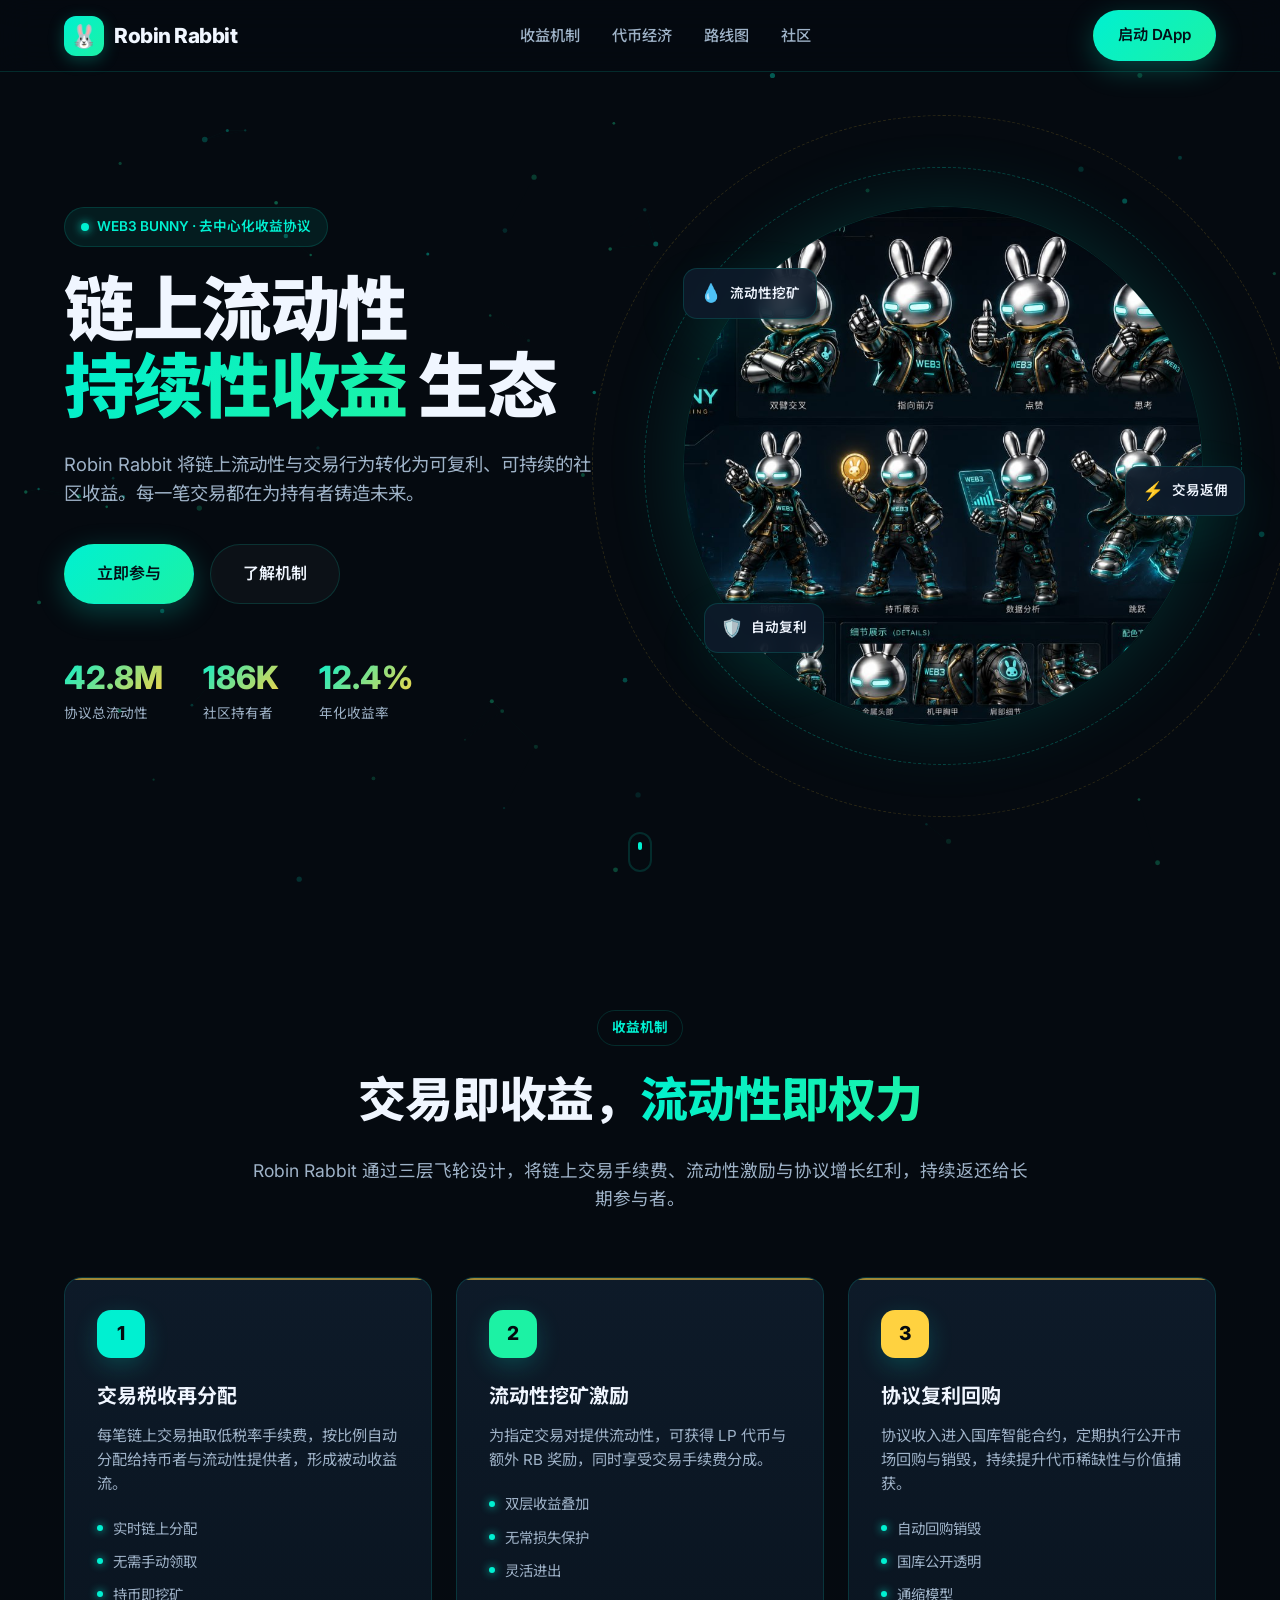
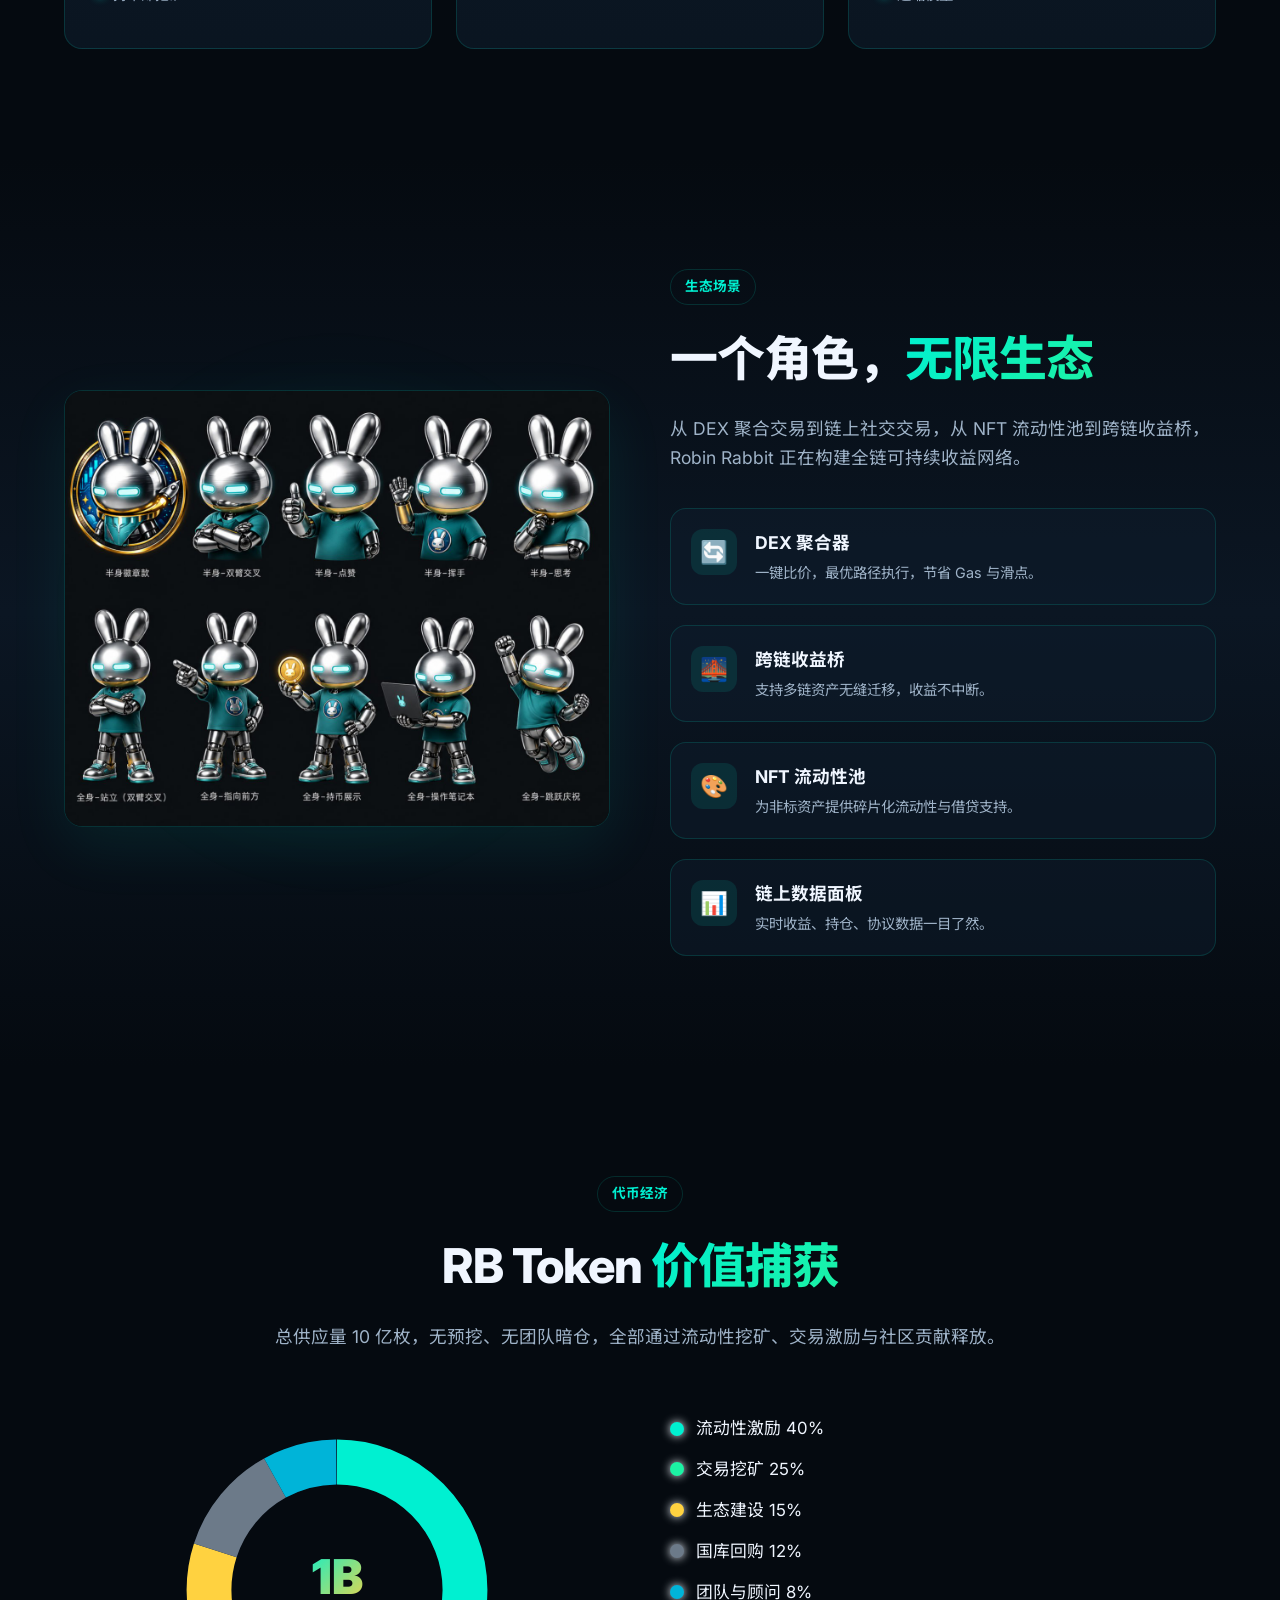
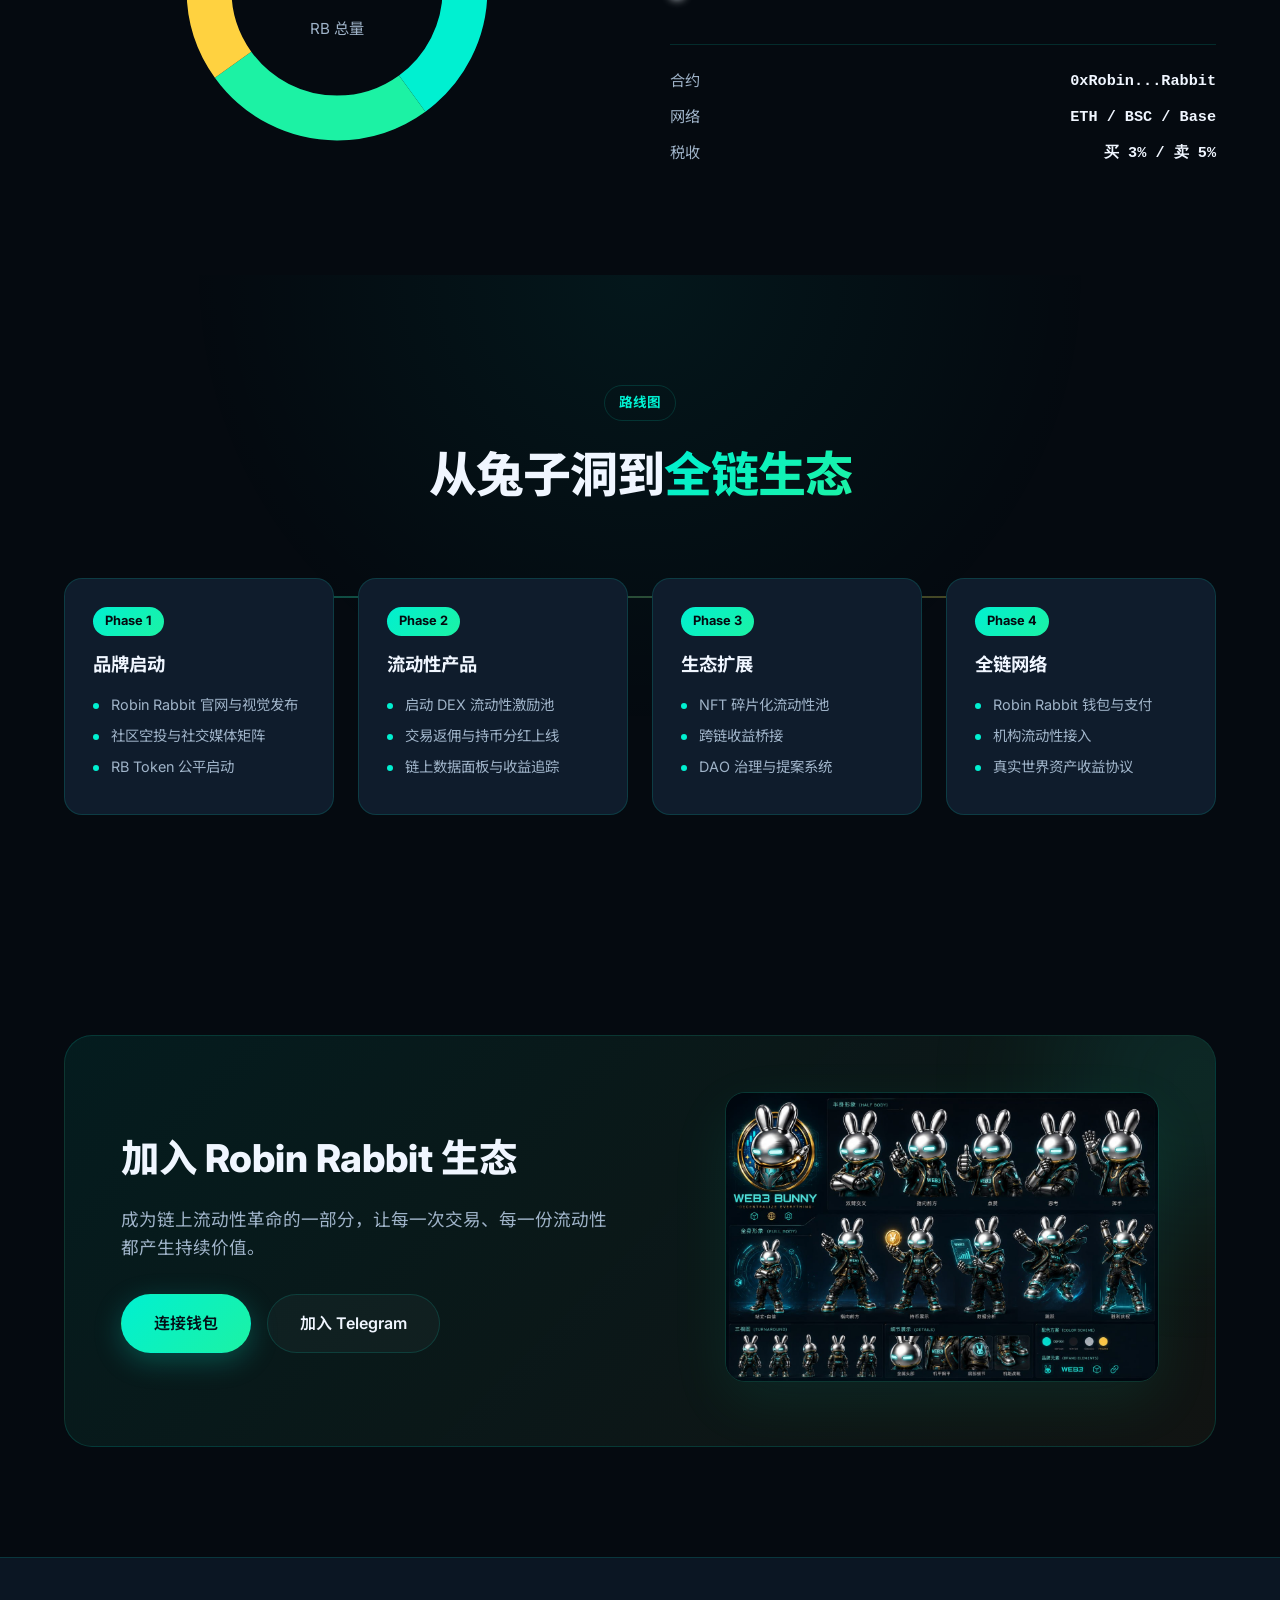
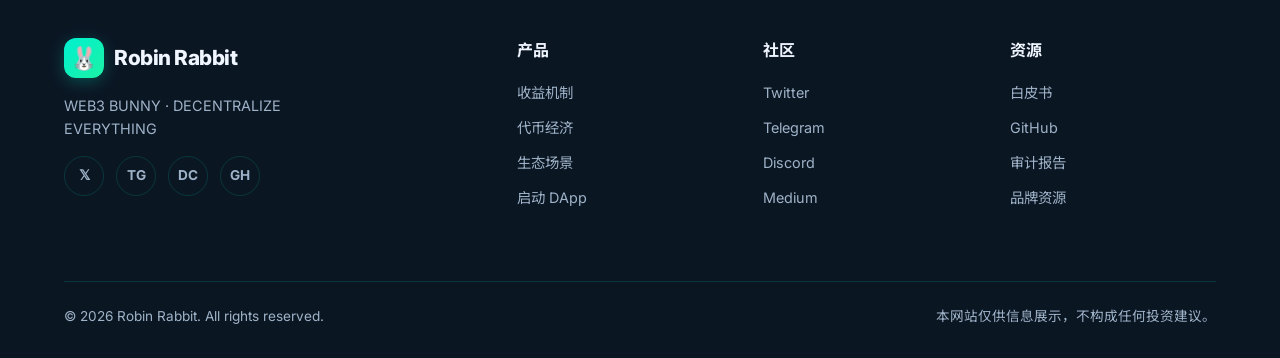
==== index.html @ 9b73c9ef "创建 Robin Rabbit 官网：基于链上流动性与交易生态的持续性收益机制展示页面" ====
<!DOCTYPE html>
<html lang="zh-CN">
<head>
  <meta charset="UTF-8" />
  <meta name="viewport" content="width=device-width, initial-scale=1.0" />
  <title>Robin Rabbit | 链上流动性与持续性收益生态</title>
  <meta name="description" content="Robin Rabbit 是基于链上流动性与交易生态的持续性收益机制，让每一笔交易都为社区创造复利价值。" />
  <link rel="preconnect" href="https://fonts.googleapis.com" />
  <link rel="preconnect" href="https://fonts.gstatic.com" crossorigin />
  <link href="https://fonts.googleapis.com/css2?family=Inter:wght@400;500;600;700;800&family=Noto+Sans+SC:wght@400;500;700;900&display=swap" rel="stylesheet" />
  <link rel="stylesheet" href="styles.css" />
</head>
<body>
  <!-- Background particles canvas -->
  <canvas id="bg-canvas"></canvas>

  <!-- Navigation -->
  <nav class="navbar" id="navbar">
    <div class="container nav-inner">
      <a class="brand" href="#" aria-label="Robin Rabbit 首页">
        <span class="brand-logo" aria-hidden="true">🐰</span>
        <span class="brand-text">Robin Rabbit</span>
      </a>
      <button class="nav-toggle" id="nav-toggle" aria-label="切换导航" aria-expanded="false">
        <span></span><span></span><span></span>
      </button>
      <ul class="nav-links" id="nav-links">
        <li><a href="#mechanism">收益机制</a></li>
        <li><a href="#tokenomics">代币经济</a></li>
        <li><a href="#roadmap">路线图</a></li>
        <li><a href="#community">社区</a></li>
      </ul>
      <a class="btn btn-primary nav-cta" href="#cta">启动 DApp</a>
    </div>
  </nav>

  <!-- Hero Section -->
  <header class="hero" id="hero">
    <div class="container hero-grid">
      <div class="hero-copy">
        <div class="badge reveal">
          <span class="badge-dot"></span>
          <span>WEB3 BUNNY · 去中心化收益协议</span>
        </div>
        <h1 class="hero-title reveal">
          链上流动性<br />
          <span class="text-gradient">持续性收益</span> 生态
        </h1>
        <p class="hero-subtitle reveal">
          Robin Rabbit 将链上流动性与交易行为转化为可复利、可持续的社区收益。每一笔交易都在为持有者铸造未来。
        </p>
        <div class="hero-actions reveal">
          <a class="btn btn-primary btn-lg" href="#cta">立即参与</a>
          <a class="btn btn-outline btn-lg" href="#mechanism">了解机制</a>
        </div>
        <div class="hero-stats reveal">
          <div class="stat">
            <span class="stat-value" data-target="42.8" data-suffix="M">0</span>
            <span class="stat-label">协议总流动性</span>
          </div>
          <div class="stat">
            <span class="stat-value" data-target="186" data-suffix="K">0</span>
            <span class="stat-label">社区持有者</span>
          </div>
          <div class="stat">
            <span class="stat-value" data-target="12.4" data-suffix="%">0</span>
            <span class="stat-label">年化收益率</span>
          </div>
        </div>
      </div>
      <div class="hero-visual reveal">
        <div class="mascot-ring">
          <img src="assets/robin-rabbit-styleguide.jpg" alt="Robin Rabbit Web3 兔子形象" class="mascot-main" />
          <div class="orbit orbit-1" aria-hidden="true"></div>
          <div class="orbit orbit-2" aria-hidden="true"></div>
          <div class="floating-card float-1">
            <span class="fc-icon">💧</span>
            <span>流动性挖矿</span>
          </div>
          <div class="floating-card float-2">
            <span class="fc-icon">⚡</span>
            <span>交易返佣</span>
          </div>
          <div class="floating-card float-3">
            <span class="fc-icon">🛡️</span>
            <span>自动复利</span>
          </div>
        </div>
      </div>
    </div>
    <div class="hero-scroll" aria-hidden="true">
      <span></span>
    </div>
  </header>

  <!-- Mechanism Section -->
  <section class="section mechanism" id="mechanism">
    <div class="container">
      <div class="section-header reveal">
        <span class="section-tag">收益机制</span>
        <h2 class="section-title">交易即收益，<span class="text-gradient">流动性即权力</span></h2>
        <p class="section-desc">Robin Rabbit 通过三层飞轮设计，将链上交易手续费、流动性激励与协议增长红利，持续返还给长期参与者。</p>
      </div>
      <div class="mechanism-grid">
        <article class="mech-card reveal">
          <div class="mech-icon" style="--accent:#00F0D1">1</div>
          <h3>交易税收再分配</h3>
          <p>每笔链上交易抽取低税率手续费，按比例自动分配给持币者与流动性提供者，形成被动收益流。</p>
          <ul class="mech-list">
            <li>实时链上分配</li>
            <li>无需手动领取</li>
            <li>持币即挖矿</li>
          </ul>
        </article>
        <article class="mech-card reveal">
          <div class="mech-icon" style="--accent:#1CF2A4">2</div>
          <h3>流动性挖矿激励</h3>
          <p>为指定交易对提供流动性，可获得 LP 代币与额外 RB 奖励，同时享受交易手续费分成。</p>
          <ul class="mech-list">
            <li>双层收益叠加</li>
            <li>无常损失保护</li>
            <li>灵活进出</li>
          </ul>
        </article>
        <article class="mech-card reveal">
          <div class="mech-icon" style="--accent:#FFD240">3</div>
          <h3>协议复利回购</h3>
          <p>协议收入进入国库智能合约，定期执行公开市场回购与销毁，持续提升代币稀缺性与价值捕获。</p>
          <ul class="mech-list">
            <li>自动回购销毁</li>
            <li>国库公开透明</li>
            <li>通缩模型</li>
          </ul>
        </article>
      </div>
    </div>
  </section>

  <!-- Ecosystem Section -->
  <section class="section ecosystem" id="ecosystem">
    <div class="container">
      <div class="ecosystem-grid">
        <div class="ecosystem-visual reveal">
          <img src="assets/robin-rabbit-poses.jpg" alt="Robin Rabbit 多种姿态" />
          <div class="glow-backdrop"></div>
        </div>
        <div class="ecosystem-copy">
          <span class="section-tag reveal">生态场景</span>
          <h2 class="section-title reveal">一个角色，<span class="text-gradient">无限生态</span></h2>
          <p class="section-desc reveal">从 DEX 聚合交易到链上社交交易，从 NFT 流动性池到跨链收益桥，Robin Rabbit 正在构建全链可持续收益网络。</p>
          <div class="feature-list">
            <div class="feature-item reveal">
              <div class="feature-icon">🔄</div>
              <div>
                <h4>DEX 聚合器</h4>
                <p>一键比价，最优路径执行，节省 Gas 与滑点。</p>
              </div>
            </div>
            <div class="feature-item reveal">
              <div class="feature-icon">🌉</div>
              <div>
                <h4>跨链收益桥</h4>
                <p>支持多链资产无缝迁移，收益不中断。</p>
              </div>
            </div>
            <div class="feature-item reveal">
              <div class="feature-icon">🎨</div>
              <div>
                <h4>NFT 流动性池</h4>
                <p>为非标资产提供碎片化流动性与借贷支持。</p>
              </div>
            </div>
            <div class="feature-item reveal">
              <div class="feature-icon">📊</div>
              <div>
                <h4>链上数据面板</h4>
                <p>实时收益、持仓、协议数据一目了然。</p>
              </div>
            </div>
          </div>
        </div>
      </div>
    </div>
  </section>

  <!-- Tokenomics Section -->
  <section class="section tokenomics" id="tokenomics">
    <div class="container">
      <div class="section-header reveal">
        <span class="section-tag">代币经济</span>
        <h2 class="section-title">RB Token <span class="text-gradient">价值捕获</span></h2>
        <p class="section-desc">总供应量 10 亿枚，无预挖、无团队暗仓，全部通过流动性挖矿、交易激励与社区贡献释放。</p>
      </div>
      <div class="tokenomics-grid">
        <div class="token-chart reveal">
          <div class="ring-chart" aria-label="RB 代币分配：流动性 40%，交易激励 25%，生态建设 15%，国库回购 12%，团队 8%">
            <svg viewBox="0 0 200 200" class="chart-svg">
              <circle cx="100" cy="100" r="80" fill="none" stroke="#0b1623" stroke-width="28" />
              <circle cx="100" cy="100" r="80" fill="none" stroke="#00F0D1" stroke-width="28" stroke-dasharray="201 503" stroke-dashoffset="0" />
              <circle cx="100" cy="100" r="80" fill="none" stroke="#1CF2A4" stroke-width="28" stroke-dasharray="126 503" stroke-dashoffset="-201" />
              <circle cx="100" cy="100" r="80" fill="none" stroke="#FFD240" stroke-width="28" stroke-dasharray="75 503" stroke-dashoffset="-327" />
              <circle cx="100" cy="100" r="80" fill="none" stroke="#6C7A89" stroke-width="28" stroke-dasharray="60 503" stroke-dashoffset="-402" />
              <circle cx="100" cy="100" r="80" fill="none" stroke="#00B4D8" stroke-width="28" stroke-dasharray="40 503" stroke-dashoffset="-462" />
            </svg>
            <div class="ring-center">
              <span class="rc-value">1B</span>
              <span class="rc-label">RB 总量</span>
            </div>
          </div>
        </div>
        <div class="token-legend reveal">
          <div class="legend-item"><span class="legend-dot" style="background:#00F0D1"></span><span>流动性激励 40%</span></div>
          <div class="legend-item"><span class="legend-dot" style="background:#1CF2A4"></span><span>交易挖矿 25%</span></div>
          <div class="legend-item"><span class="legend-dot" style="background:#FFD240"></span><span>生态建设 15%</span></div>
          <div class="legend-item"><span class="legend-dot" style="background:#6C7A89"></span><span>国库回购 12%</span></div>
          <div class="legend-item"><span class="legend-dot" style="background:#00B4D8"></span><span>团队与顾问 8%</span></div>
          <div class="token-info">
            <div class="info-row"><span>合约</span><span>0xRobin...Rabbit</span></div>
            <div class="info-row"><span>网络</span><span>ETH / BSC / Base</span></div>
            <div class="info-row"><span>税收</span><span>买 3% / 卖 5%</span></div>
          </div>
        </div>
      </div>
    </div>
  </section>

  <!-- Roadmap Section -->
  <section class="section roadmap" id="roadmap">
    <div class="container">
      <div class="section-header reveal">
        <span class="section-tag">路线图</span>
        <h2 class="section-title">从兔子洞到<span class="text-gradient">全链生态</span></h2>
      </div>
      <div class="roadmap-timeline">
        <div class="roadmap-item reveal">
          <span class="rm-phase">Phase 1</span>
          <h3>品牌启动</h3>
          <ul>
            <li>Robin Rabbit 官网与视觉发布</li>
            <li>社区空投与社交媒体矩阵</li>
            <li>RB Token 公平启动</li>
          </ul>
        </div>
        <div class="roadmap-item reveal">
          <span class="rm-phase">Phase 2</span>
          <h3>流动性产品</h3>
          <ul>
            <li>启动 DEX 流动性激励池</li>
            <li>交易返佣与持币分红上线</li>
            <li>链上数据面板与收益追踪</li>
          </ul>
        </div>
        <div class="roadmap-item reveal">
          <span class="rm-phase">Phase 3</span>
          <h3>生态扩展</h3>
          <ul>
            <li>NFT 碎片化流动性池</li>
            <li>跨链收益桥接</li>
            <li>DAO 治理与提案系统</li>
          </ul>
        </div>
        <div class="roadmap-item reveal">
          <span class="rm-phase">Phase 4</span>
          <h3>全链网络</h3>
          <ul>
            <li>Robin Rabbit 钱包与支付</li>
            <li>机构流动性接入</li>
            <li>真实世界资产收益协议</li>
          </ul>
        </div>
      </div>
    </div>
  </section>

  <!-- CTA Section -->
  <section class="section cta" id="cta">
    <div class="container">
      <div class="cta-card reveal">
        <div class="cta-copy">
          <h2>加入 Robin Rabbit 生态</h2>
          <p>成为链上流动性革命的一部分，让每一次交易、每一份流动性都产生持续价值。</p>
          <div class="cta-actions">
            <a class="btn btn-primary btn-lg" href="#" target="_blank">连接钱包</a>
            <a class="btn btn-outline btn-lg" href="https://t.me/" target="_blank">加入 Telegram</a>
          </div>
        </div>
        <div class="cta-mascot">
          <img src="assets/robin-rabbit-styleguide.jpg" alt="Robin Rabbit" />
        </div>
      </div>
    </div>
  </section>

  <!-- Community / Footer -->
  <footer class="footer" id="community">
    <div class="container">
      <div class="footer-grid">
        <div class="footer-brand">
          <a class="brand" href="#">
            <span class="brand-logo">🐰</span>
            <span class="brand-text">Robin Rabbit</span>
          </a>
          <p>WEB3 BUNNY · DECENTRALIZE EVERYTHING</p>
          <div class="social-links">
            <a href="#" aria-label="Twitter">𝕏</a>
            <a href="#" aria-label="Telegram">TG</a>
            <a href="#" aria-label="Discord">DC</a>
            <a href="#" aria-label="GitHub">GH</a>
          </div>
        </div>
        <div class="footer-links">
          <h4>产品</h4>
          <a href="#mechanism">收益机制</a>
          <a href="#tokenomics">代币经济</a>
          <a href="#ecosystem">生态场景</a>
          <a href="#cta">启动 DApp</a>
        </div>
        <div class="footer-links">
          <h4>社区</h4>
          <a href="#">Twitter</a>
          <a href="#">Telegram</a>
          <a href="#">Discord</a>
          <a href="#">Medium</a>
        </div>
        <div class="footer-links">
          <h4>资源</h4>
          <a href="#">白皮书</a>
          <a href="#">GitHub</a>
          <a href="#">审计报告</a>
          <a href="#">品牌资源</a>
        </div>
      </div>
      <div class="footer-bottom">
        <p>© 2026 Robin Rabbit. All rights reserved.</p>
        <p>本网站仅供信息展示，不构成任何投资建议。</p>
      </div>
    </div>
  </footer>

  <script src="script.js"></script>
</body>
</html>
---- styles.css ----
:root {
  --bg: #050a10;
  --bg-soft: #0b1623;
  --bg-card: #0f1c2c;
  --primary: #00F0D1;
  --secondary: #1CF2A4;
  --accent: #FFD240;
  --text: #f0f6ff;
  --text-muted: #9fb3c8;
  --border: rgba(0, 240, 209, 0.15);
  --radius: 18px;
  --shadow: 0 20px 60px rgba(0, 240, 209, 0.08);
  --max-width: 1200px;
  --header-height: 72px;
}

* { box-sizing: border-box; margin: 0; padding: 0; }

html { scroll-behavior: smooth; }

body {
  font-family: 'Inter', 'Noto Sans SC', -apple-system, BlinkMacSystemFont, sans-serif;
  background: var(--bg);
  color: var(--text);
  line-height: 1.6;
  overflow-x: hidden;
}

#bg-canvas {
  position: fixed;
  inset: 0;
  z-index: -1;
  opacity: 0.55;
  pointer-events: none;
}

.container {
  width: 100%;
  max-width: var(--max-width);
  margin: 0 auto;
  padding: 0 24px;
}

.text-gradient {
  background: linear-gradient(135deg, var(--primary), var(--secondary));
  -webkit-background-clip: text;
  background-clip: text;
  color: transparent;
}

a { color: inherit; text-decoration: none; }

/* Buttons */
.btn {
  display: inline-flex;
  align-items: center;
  justify-content: center;
  gap: 8px;
  padding: 12px 24px;
  border-radius: 999px;
  font-weight: 600;
  font-size: 0.95rem;
  transition: transform 0.2s, box-shadow 0.2s, background 0.2s;
  border: 1px solid transparent;
  cursor: pointer;
}
.btn:hover { transform: translateY(-2px); }
.btn-primary {
  background: linear-gradient(135deg, var(--primary), var(--secondary));
  color: #041018;
  box-shadow: 0 8px 28px rgba(0, 240, 209, 0.25);
}
.btn-primary:hover { box-shadow: 0 12px 36px rgba(0, 240, 209, 0.35); }
.btn-outline {
  border-color: var(--border);
  color: var(--text);
  background: rgba(255, 255, 255, 0.03);
}
.btn-outline:hover {
  border-color: var(--primary);
  background: rgba(0, 240, 209, 0.08);
  color: var(--primary);
}
.btn-lg { padding: 16px 32px; font-size: 1rem; }

/* Navbar */
.navbar {
  position: fixed;
  top: 0; left: 0; right: 0;
  height: var(--header-height);
  z-index: 1000;
  backdrop-filter: blur(16px);
  background: rgba(5, 10, 16, 0.75);
  border-bottom: 1px solid var(--border);
  transition: background 0.3s, box-shadow 0.3s;
}
.navbar.scrolled {
  background: rgba(5, 10, 16, 0.92);
  box-shadow: 0 4px 30px rgba(0, 0, 0, 0.3);
}
.nav-inner {
  height: 100%;
  display: flex;
  align-items: center;
  justify-content: space-between;
}
.brand {
  display: inline-flex;
  align-items: center;
  gap: 10px;
  font-weight: 800;
  font-size: 1.3rem;
  letter-spacing: -0.5px;
}
.brand-logo {
  width: 40px;
  height: 40px;
  display: grid;
  place-items: center;
  border-radius: 12px;
  background: linear-gradient(135deg, var(--primary), var(--secondary));
  font-size: 1.4rem;
  box-shadow: 0 4px 16px rgba(0, 240, 209, 0.25);
}
.nav-links {
  display: flex;
  gap: 32px;
  list-style: none;
  align-items: center;
}
.nav-links a {
  font-size: 0.95rem;
  font-weight: 500;
  color: var(--text-muted);
  transition: color 0.2s;
  position: relative;
}
.nav-links a:hover { color: var(--text); }
.nav-links a::after {
  content: '';
  position: absolute;
  bottom: -6px; left: 0;
  width: 0; height: 2px;
  background: var(--primary);
  transition: width 0.2s;
}
.nav-links a:hover::after { width: 100%; }
.nav-toggle { display: none; flex-direction: column; gap: 5px; background: none; border: none; cursor: pointer; }
.nav-toggle span { width: 24px; height: 2px; background: var(--text); border-radius: 2px; transition: 0.25s; }
.nav-toggle[aria-expanded="true"] span:nth-child(1) { transform: rotate(45deg) translate(5px, 5px); }
.nav-toggle[aria-expanded="true"] span:nth-child(2) { opacity: 0; }
.nav-toggle[aria-expanded="true"] span:nth-child(3) { transform: rotate(-45deg) translate(5px, -5px); }

/* Hero */
.hero {
  min-height: 100vh;
  display: flex;
  align-items: center;
  padding: calc(var(--header-height) + 40px) 0 80px;
  position: relative;
}
.hero-grid {
  display: grid;
  grid-template-columns: 1fr 1fr;
  gap: 60px;
  align-items: center;
}
.hero-copy { z-index: 1; }
.badge {
  display: inline-flex;
  align-items: center;
  gap: 8px;
  padding: 8px 16px;
  border-radius: 999px;
  background: rgba(0, 240, 209, 0.08);
  border: 1px solid var(--border);
  color: var(--primary);
  font-size: 0.85rem;
  font-weight: 600;
  margin-bottom: 24px;
}
.badge-dot { width: 8px; height: 8px; border-radius: 50%; background: var(--primary); box-shadow: 0 0 10px var(--primary); animation: pulse 1.5s infinite; }
@keyframes pulse { 0%, 100% { opacity: 1; } 50% { opacity: 0.4; } }
.hero-title {
  font-size: clamp(2.6rem, 5.5vw, 4.6rem);
  font-weight: 900;
  line-height: 1.1;
  letter-spacing: -1.5px;
  margin-bottom: 24px;
}
.hero-subtitle {
  font-size: 1.15rem;
  color: var(--text-muted);
  max-width: 540px;
  margin-bottom: 36px;
}
.hero-actions { display: flex; gap: 16px; flex-wrap: wrap; margin-bottom: 48px; }
.hero-stats { display: flex; gap: 40px; flex-wrap: wrap; }
.stat { display: flex; flex-direction: column; }
.stat-value {
  font-size: 2rem;
  font-weight: 800;
  background: linear-gradient(135deg, var(--primary), var(--accent));
  -webkit-background-clip: text;
  background-clip: text;
  color: transparent;
}
.stat-label { font-size: 0.85rem; color: var(--text-muted); }

.hero-visual { position: relative; display: flex; justify-content: center; }
.mascot-ring { position: relative; width: 520px; max-width: 100%; aspect-ratio: 1/1; }
.mascot-main {
  position: absolute;
  inset: 0;
  width: 100%;
  height: 100%;
  object-fit: cover;
  border-radius: 50%;
  border: 1px solid var(--border);
  box-shadow: 0 0 80px rgba(0, 240, 209, 0.15), inset 0 0 60px rgba(0, 240, 209, 0.05);
  z-index: 2;
  animation: float 6s ease-in-out infinite;
}
@keyframes float { 0%, 100% { transform: translateY(0); } 50% { transform: translateY(-14px); } }
.orbit {
  position: absolute;
  border-radius: 50%;
  border: 1px dashed rgba(0, 240, 209, 0.25);
  top: 50%; left: 50%;
  transform: translate(-50%, -50%);
  z-index: 1;
}
.orbit-1 { width: 115%; height: 115%; animation: spin 20s linear infinite; }
.orbit-2 { width: 135%; height: 135%; border-color: rgba(255, 210, 64, 0.15); animation: spin 28s linear infinite reverse; }
@keyframes spin { from { transform: translate(-50%, -50%) rotate(0deg); } to { transform: translate(-50%, -50%) rotate(360deg); } }
.floating-card {
  position: absolute;
  display: inline-flex;
  align-items: center;
  gap: 8px;
  padding: 10px 16px;
  border-radius: 14px;
  background: rgba(15, 28, 44, 0.85);
  border: 1px solid var(--border);
  backdrop-filter: blur(8px);
  font-size: 0.85rem;
  font-weight: 600;
  z-index: 3;
  box-shadow: var(--shadow);
}
.fc-icon { font-size: 1.1rem; }
.float-1 { top: 12%; left: 0; animation: float 5s ease-in-out infinite; }
.float-2 { top: 50%; right: -8%; animation: float 6s ease-in-out infinite 1s; }
.float-3 { bottom: 14%; left: 4%; animation: float 5.5s ease-in-out infinite 0.5s; }

.hero-scroll {
  position: absolute;
  bottom: 28px;
  left: 50%;
  transform: translateX(-50%);
  width: 24px;
  height: 40px;
  border: 2px solid var(--border);
  border-radius: 12px;
  display: flex;
  justify-content: center;
  padding-top: 8px;
}
.hero-scroll span { width: 4px; height: 8px; background: var(--primary); border-radius: 2px; animation: scrollBounce 1.6s infinite; }
@keyframes scrollBounce { 0%, 100% { transform: translateY(0); opacity: 1; } 50% { transform: translateY(8px); opacity: 0.4; } }

/* Sections */
.section { padding: 110px 0; }
.section-header { text-align: center; max-width: 780px; margin: 0 auto 64px; }
.section-tag {
  display: inline-block;
  padding: 6px 14px;
  border-radius: 999px;
  border: 1px solid var(--border);
  color: var(--primary);
  font-size: 0.85rem;
  font-weight: 700;
  margin-bottom: 16px;
}
.section-title {
  font-size: clamp(2rem, 4vw, 3rem);
  font-weight: 800;
  letter-spacing: -1px;
  margin-bottom: 18px;
}
.section-desc { font-size: 1.1rem; color: var(--text-muted); }

/* Mechanism */
.mechanism-grid {
  display: grid;
  grid-template-columns: repeat(3, 1fr);
  gap: 24px;
}
.mech-card {
  background: linear-gradient(180deg, rgba(15, 28, 44, 0.9), rgba(11, 22, 35, 0.9));
  border: 1px solid var(--border);
  border-radius: var(--radius);
  padding: 32px;
  position: relative;
  overflow: hidden;
  transition: transform 0.3s, border-color 0.3s, box-shadow 0.3s;
}
.mech-card:hover {
  transform: translateY(-6px);
  border-color: var(--primary);
  box-shadow: 0 24px 60px rgba(0, 240, 209, 0.12);
}
.mech-card::before {
  content: '';
  position: absolute;
  top: 0; left: 0; right: 0;
  height: 2px;
  background: var(--accent);
  opacity: 0.6;
}
.mech-icon {
  width: 48px;
  height: 48px;
  border-radius: 14px;
  display: grid;
  place-items: center;
  font-weight: 800;
  font-size: 1.2rem;
  color: var(--bg);
  background: var(--accent);
  margin-bottom: 22px;
  box-shadow: 0 8px 24px rgba(0, 240, 209, 0.2);
}
.mech-card h3 { font-size: 1.25rem; margin-bottom: 12px; }
.mech-card > p { color: var(--text-muted); font-size: 0.95rem; margin-bottom: 20px; }
.mech-list { list-style: none; }
.mech-list li {
  display: flex;
  align-items: center;
  gap: 10px;
  color: var(--text-muted);
  font-size: 0.9rem;
  margin-bottom: 10px;
}
.mech-list li::before {
  content: '';
  width: 6px; height: 6px;
  border-radius: 50%;
  background: var(--primary);
  box-shadow: 0 0 8px var(--primary);
}

/* Ecosystem */
.ecosystem { background: linear-gradient(180deg, var(--bg), var(--bg-soft), var(--bg)); }
.ecosystem-grid {
  display: grid;
  grid-template-columns: 1fr 1fr;
  gap: 60px;
  align-items: center;
}
.ecosystem-visual { position: relative; }
.ecosystem-visual img {
  width: 100%;
  border-radius: var(--radius);
  border: 1px solid var(--border);
  box-shadow: var(--shadow);
  position: relative;
  z-index: 2;
}
.glow-backdrop {
  position: absolute;
  inset: -40px;
  background: radial-gradient(circle, rgba(0, 240, 209, 0.15), transparent 60%);
  z-index: 1;
  filter: blur(40px);
  pointer-events: none;
}
.ecosystem-copy .section-title { margin-bottom: 18px; }
.ecosystem-copy .section-desc { margin-bottom: 36px; }
.feature-list { display: grid; gap: 20px; }
.feature-item {
  display: flex;
  gap: 18px;
  align-items: flex-start;
  padding: 20px;
  border-radius: 16px;
  background: rgba(15, 28, 44, 0.5);
  border: 1px solid var(--border);
  transition: transform 0.2s, border-color 0.2s;
}
.feature-item:hover { transform: translateX(6px); border-color: var(--primary); }
.feature-icon {
  width: 46px; height: 46px;
  border-radius: 12px;
  display: grid; place-items: center;
  font-size: 1.4rem;
  background: rgba(0, 240, 209, 0.1);
  flex-shrink: 0;
}
.feature-item h4 { font-size: 1.1rem; margin-bottom: 4px; }
.feature-item p { font-size: 0.9rem; color: var(--text-muted); }

/* Tokenomics */
.tokenomics-grid {
  display: grid;
  grid-template-columns: 1fr 1fr;
  gap: 60px;
  align-items: center;
}
.token-chart { display: flex; justify-content: center; }
.ring-chart { position: relative; width: 320px; height: 320px; }
.chart-svg { transform: rotate(-90deg); width: 100%; height: 100%; }
.ring-center {
  position: absolute;
  top: 50%; left: 50%;
  transform: translate(-50%, -50%);
  text-align: center;
}
.rc-value { display: block; font-size: 3rem; font-weight: 900; background: linear-gradient(135deg, var(--primary), var(--accent)); -webkit-background-clip: text; background-clip: text; color: transparent; }
.rc-label { font-size: 0.95rem; color: var(--text-muted); }
.token-legend { display: flex; flex-direction: column; gap: 14px; }
.legend-item { display: flex; align-items: center; gap: 12px; font-size: 1.05rem; }
.legend-dot { width: 14px; height: 14px; border-radius: 50%; box-shadow: 0 0 10px currentColor; }
.token-info { margin-top: 24px; padding-top: 24px; border-top: 1px solid var(--border); display: flex; flex-direction: column; gap: 12px; }
.info-row { display: flex; justify-content: space-between; font-size: 0.95rem; }
.info-row span:first-child { color: var(--text-muted); }
.info-row span:last-child { font-weight: 600; font-family: monospace; }

/* Roadmap */
.roadmap { background: radial-gradient(circle at 50% 0, rgba(0, 240, 209, 0.06), transparent 50%); }
.roadmap-timeline {
  display: grid;
  grid-template-columns: repeat(4, 1fr);
  gap: 24px;
  position: relative;
}
.roadmap-timeline::before {
  content: '';
  position: absolute;
  top: 18px; left: 12%; right: 12%;
  height: 2px;
  background: linear-gradient(90deg, var(--primary), var(--accent));
  opacity: 0.3;
  z-index: 0;
}
.roadmap-item {
  background: var(--bg-card);
  border: 1px solid var(--border);
  border-radius: var(--radius);
  padding: 28px;
  position: relative;
  z-index: 1;
  transition: transform 0.3s, border-color 0.3s;
}
.roadmap-item:hover { transform: translateY(-6px); border-color: var(--primary); }
.rm-phase {
  display: inline-block;
  padding: 4px 12px;
  border-radius: 999px;
  background: linear-gradient(135deg, var(--primary), var(--secondary));
  color: var(--bg);
  font-weight: 700;
  font-size: 0.8rem;
  margin-bottom: 14px;
}
.roadmap-item h3 { font-size: 1.15rem; margin-bottom: 14px; }
.roadmap-item ul { list-style: none; }
.roadmap-item li {
  position: relative;
  padding-left: 18px;
  color: var(--text-muted);
  font-size: 0.9rem;
  margin-bottom: 8px;
}
.roadmap-item li::before {
  content: '';
  position: absolute;
  left: 0; top: 10px;
  width: 6px; height: 6px;
  border-radius: 50%;
  background: var(--primary);
}

/* CTA */
.cta-card {
  display: grid;
  grid-template-columns: 1.3fr 1fr;
  gap: 40px;
  align-items: center;
  background: linear-gradient(135deg, rgba(0, 240, 209, 0.08), rgba(255, 210, 64, 0.05));
  border: 1px solid var(--border);
  border-radius: 28px;
  padding: 56px;
  position: relative;
  overflow: hidden;
}
.cta-card::before {
  content: '';
  position: absolute;
  top: -50%; right: -20%;
  width: 500px; height: 500px;
  background: radial-gradient(circle, rgba(0, 240, 209, 0.12), transparent 60%);
  filter: blur(50px);
  pointer-events: none;
}
.cta-copy { position: relative; z-index: 1; }
.cta-copy h2 { font-size: 2.4rem; font-weight: 800; margin-bottom: 16px; }
.cta-copy p { color: var(--text-muted); font-size: 1.1rem; margin-bottom: 32px; max-width: 500px; }
.cta-actions { display: flex; gap: 16px; flex-wrap: wrap; }
.cta-mascot { position: relative; z-index: 1; }
.cta-mascot img {
  width: 100%;
  border-radius: 20px;
  border: 1px solid var(--border);
  box-shadow: var(--shadow);
}

/* Footer */
.footer { padding: 80px 0 30px; border-top: 1px solid var(--border); background: var(--bg-soft); }
.footer-grid { display: grid; grid-template-columns: 2fr 1fr 1fr 1fr; gap: 40px; margin-bottom: 60px; }
.footer-brand p { color: var(--text-muted); font-size: 0.9rem; margin: 16px 0; max-width: 280px; }
.social-links { display: flex; gap: 12px; }
.social-links a {
  width: 40px; height: 40px;
  border-radius: 50%;
  display: grid; place-items: center;
  border: 1px solid var(--border);
  color: var(--text-muted);
  font-weight: 700;
  font-size: 0.85rem;
  transition: all 0.2s;
}
.social-links a:hover { border-color: var(--primary); color: var(--primary); background: rgba(0, 240, 209, 0.08); }
.footer-links h4 { font-size: 1rem; margin-bottom: 18px; }
.footer-links a { display: block; color: var(--text-muted); font-size: 0.9rem; margin-bottom: 12px; transition: color 0.2s; }
.footer-links a:hover { color: var(--primary); }
.footer-bottom {
  display: flex;
  justify-content: space-between;
  align-items: center;
  border-top: 1px solid var(--border);
  padding-top: 24px;
  font-size: 0.85rem;
  color: var(--text-muted);
  flex-wrap: wrap;
  gap: 12px;
}

/* Reveal animations */
.reveal { opacity: 0; transform: translateY(24px); transition: opacity 0.7s ease, transform 0.7s ease; }
.reveal.active { opacity: 1; transform: translateY(0); }

/* Responsive */
@media (max-width: 1024px) {
  .hero-grid { grid-template-columns: 1fr; text-align: center; }
  .hero-copy { order: 2; }
  .hero-visual { order: 1; }
  .hero-subtitle { margin-left: auto; margin-right: auto; }
  .hero-actions { justify-content: center; }
  .hero-stats { justify-content: center; }
  .mechanism-grid { grid-template-columns: 1fr; }
  .ecosystem-grid, .tokenomics-grid, .cta-card { grid-template-columns: 1fr; }
  .ecosystem-visual { order: 2; }
  .ecosystem-copy { order: 1; }
  .roadmap-timeline { grid-template-columns: 1fr 1fr; }
  .roadmap-timeline::before { display: none; }
  .footer-grid { grid-template-columns: 1fr 1fr; }
}

@media (max-width: 768px) {
  .nav-links {
    position: fixed;
    top: var(--header-height); left: 0; right: 0;
    flex-direction: column;
    background: rgba(5, 10, 16, 0.97);
    border-bottom: 1px solid var(--border);
    padding: 20px 24px;
    gap: 18px;
    transform: translateY(-120%);
    transition: transform 0.3s;
    align-items: flex-start;
  }
  .nav-links.open { transform: translateY(0); }
  .nav-toggle { display: flex; }
  .nav-cta { display: none; }
  .hero { padding-top: calc(var(--header-height) + 24px); }
  .mascot-ring { width: 340px; }
  .floating-card { display: none; }
  .roadmap-timeline { grid-template-columns: 1fr; }
  .footer-grid { grid-template-columns: 1fr; }
  .footer-bottom { flex-direction: column; text-align: center; }
  .cta-card { padding: 32px; }
  .cta-mascot { display: none; }
}

@media (prefers-reduced-motion: reduce) {
  * { animation-duration: 0.01ms !important; transition-duration: 0.01ms !important; }
}
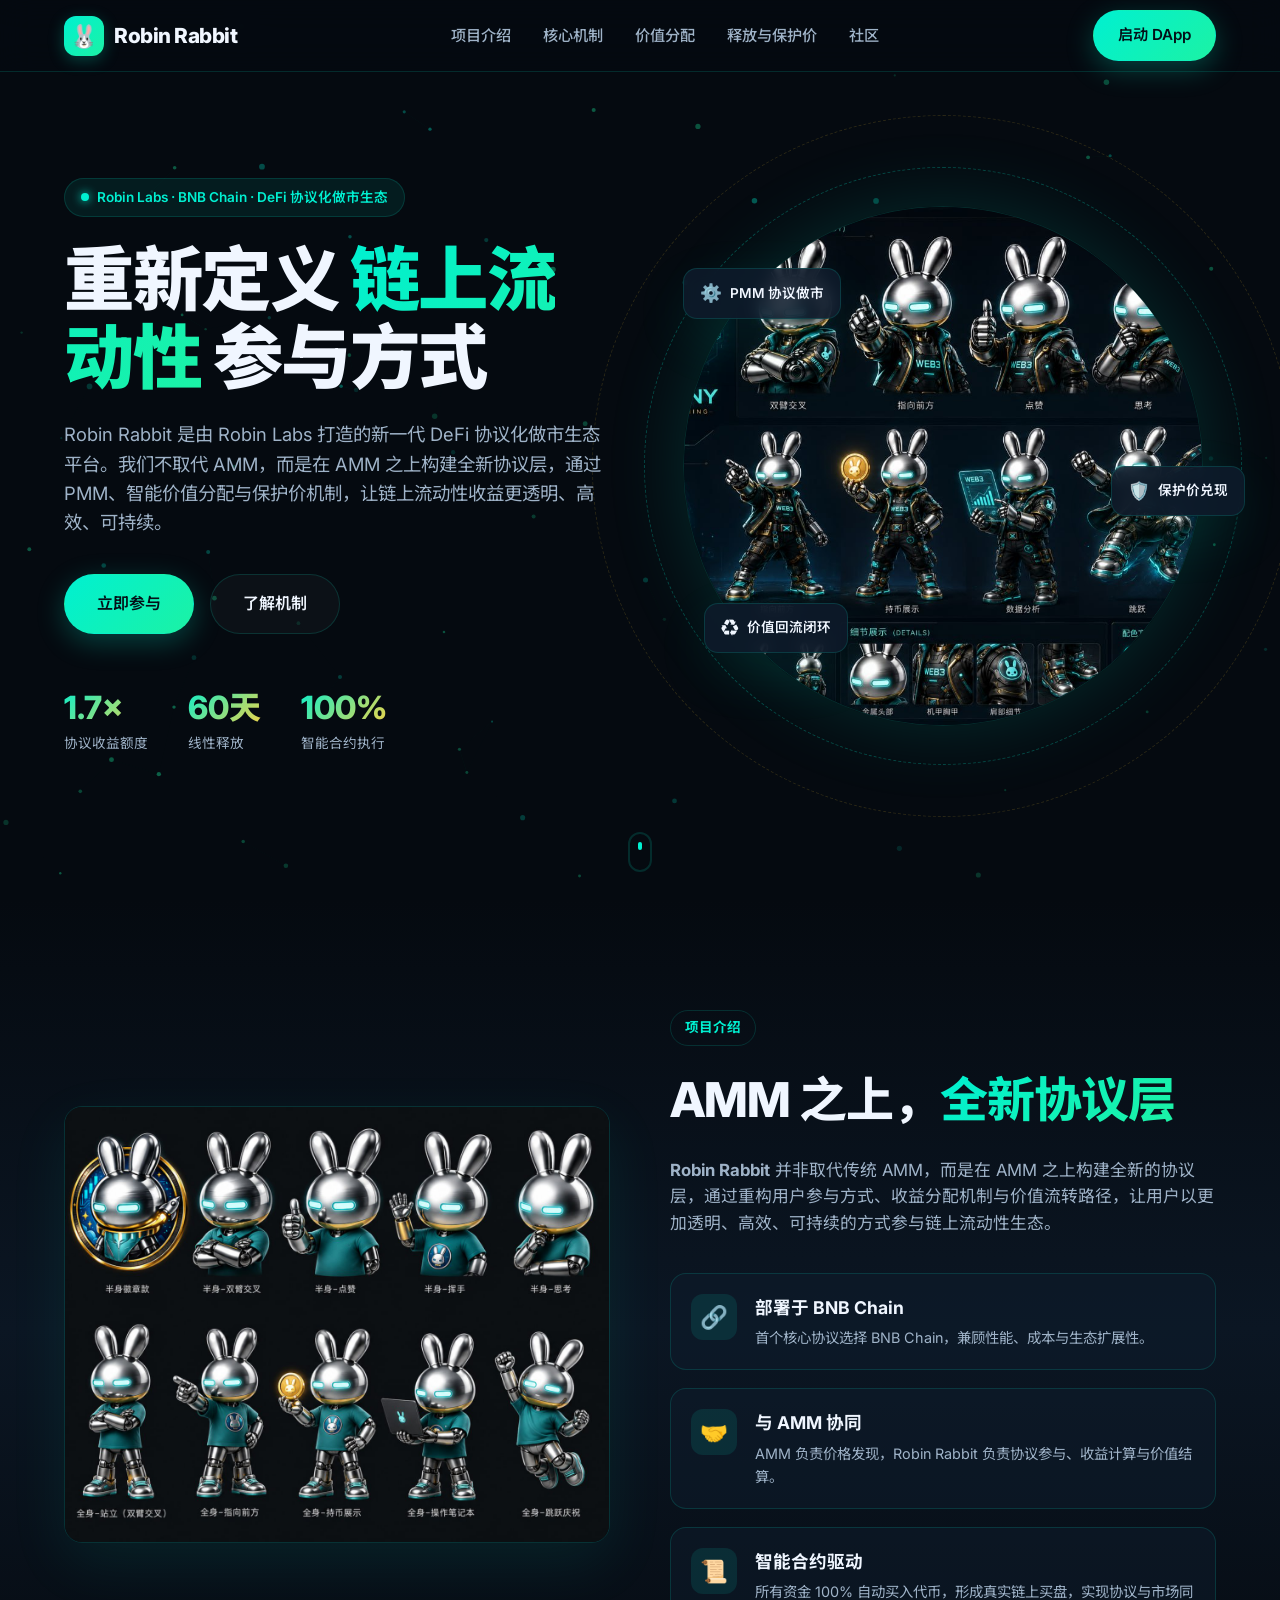
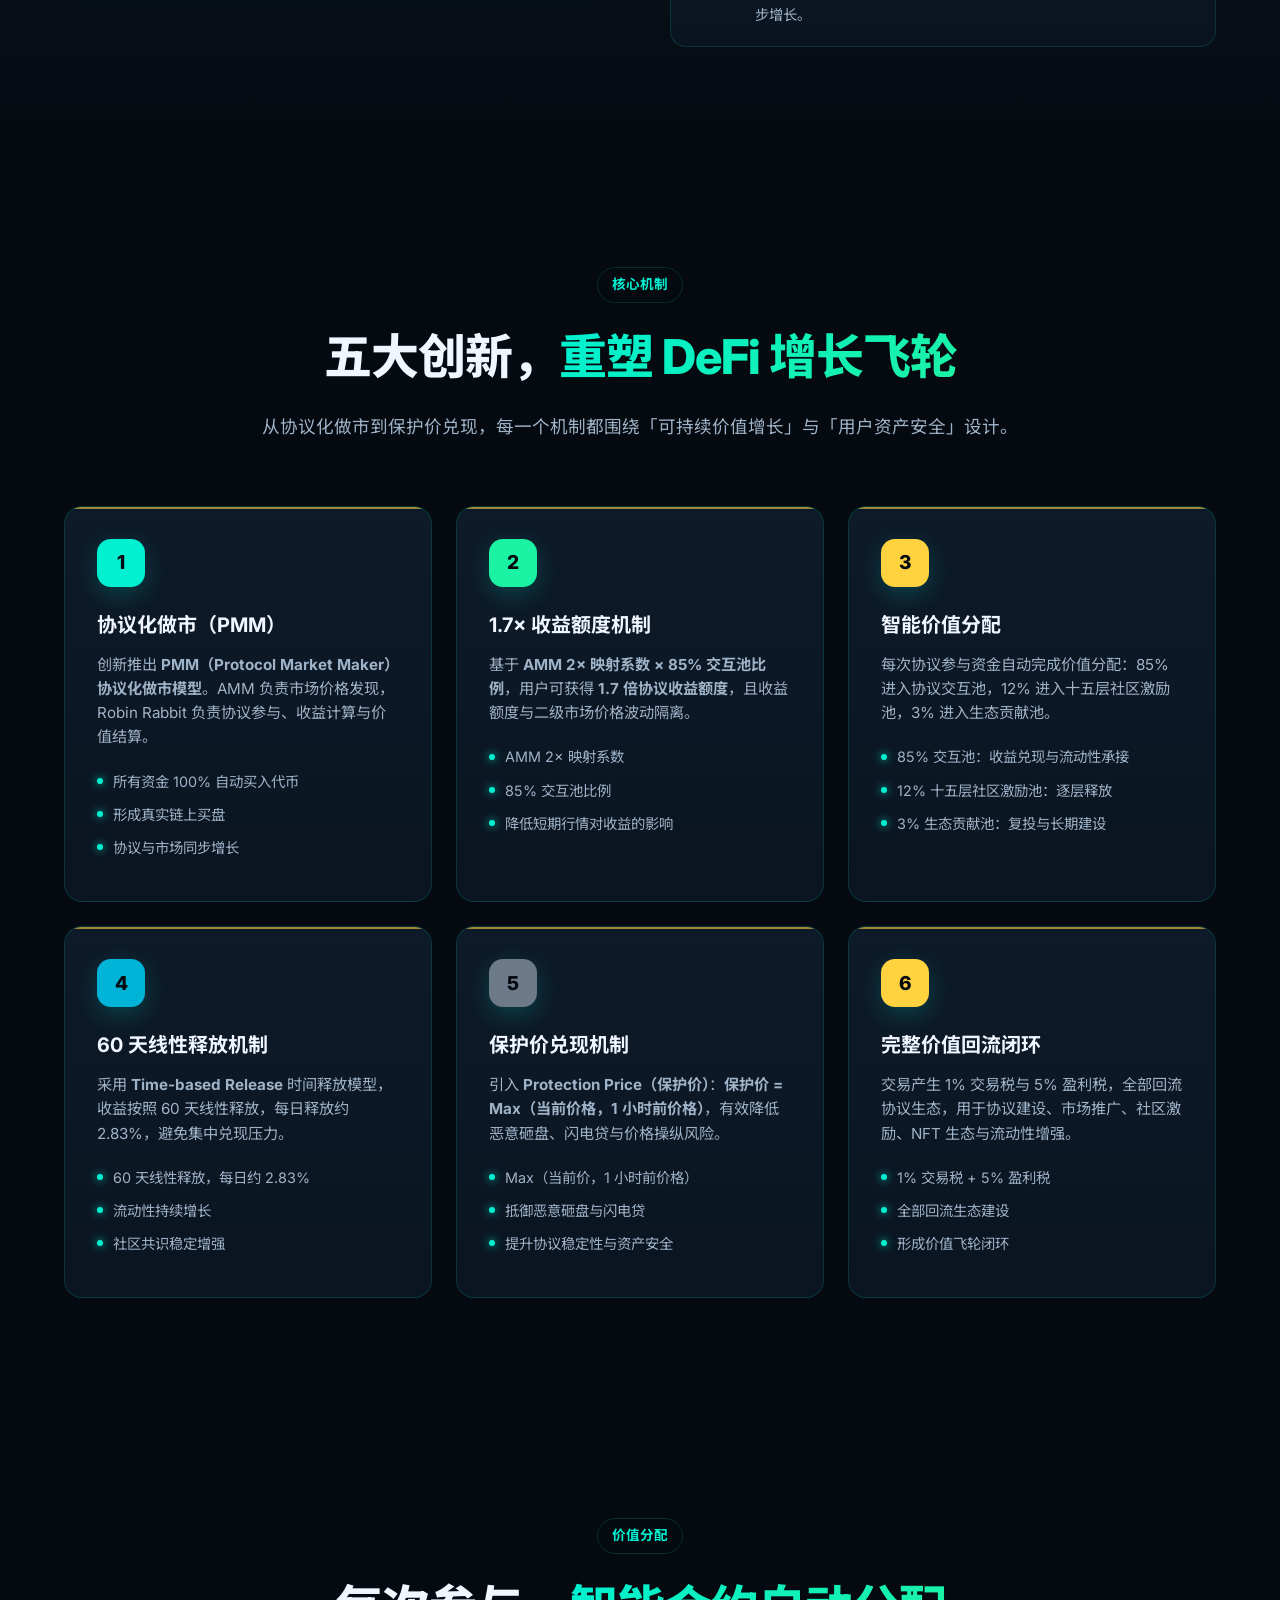
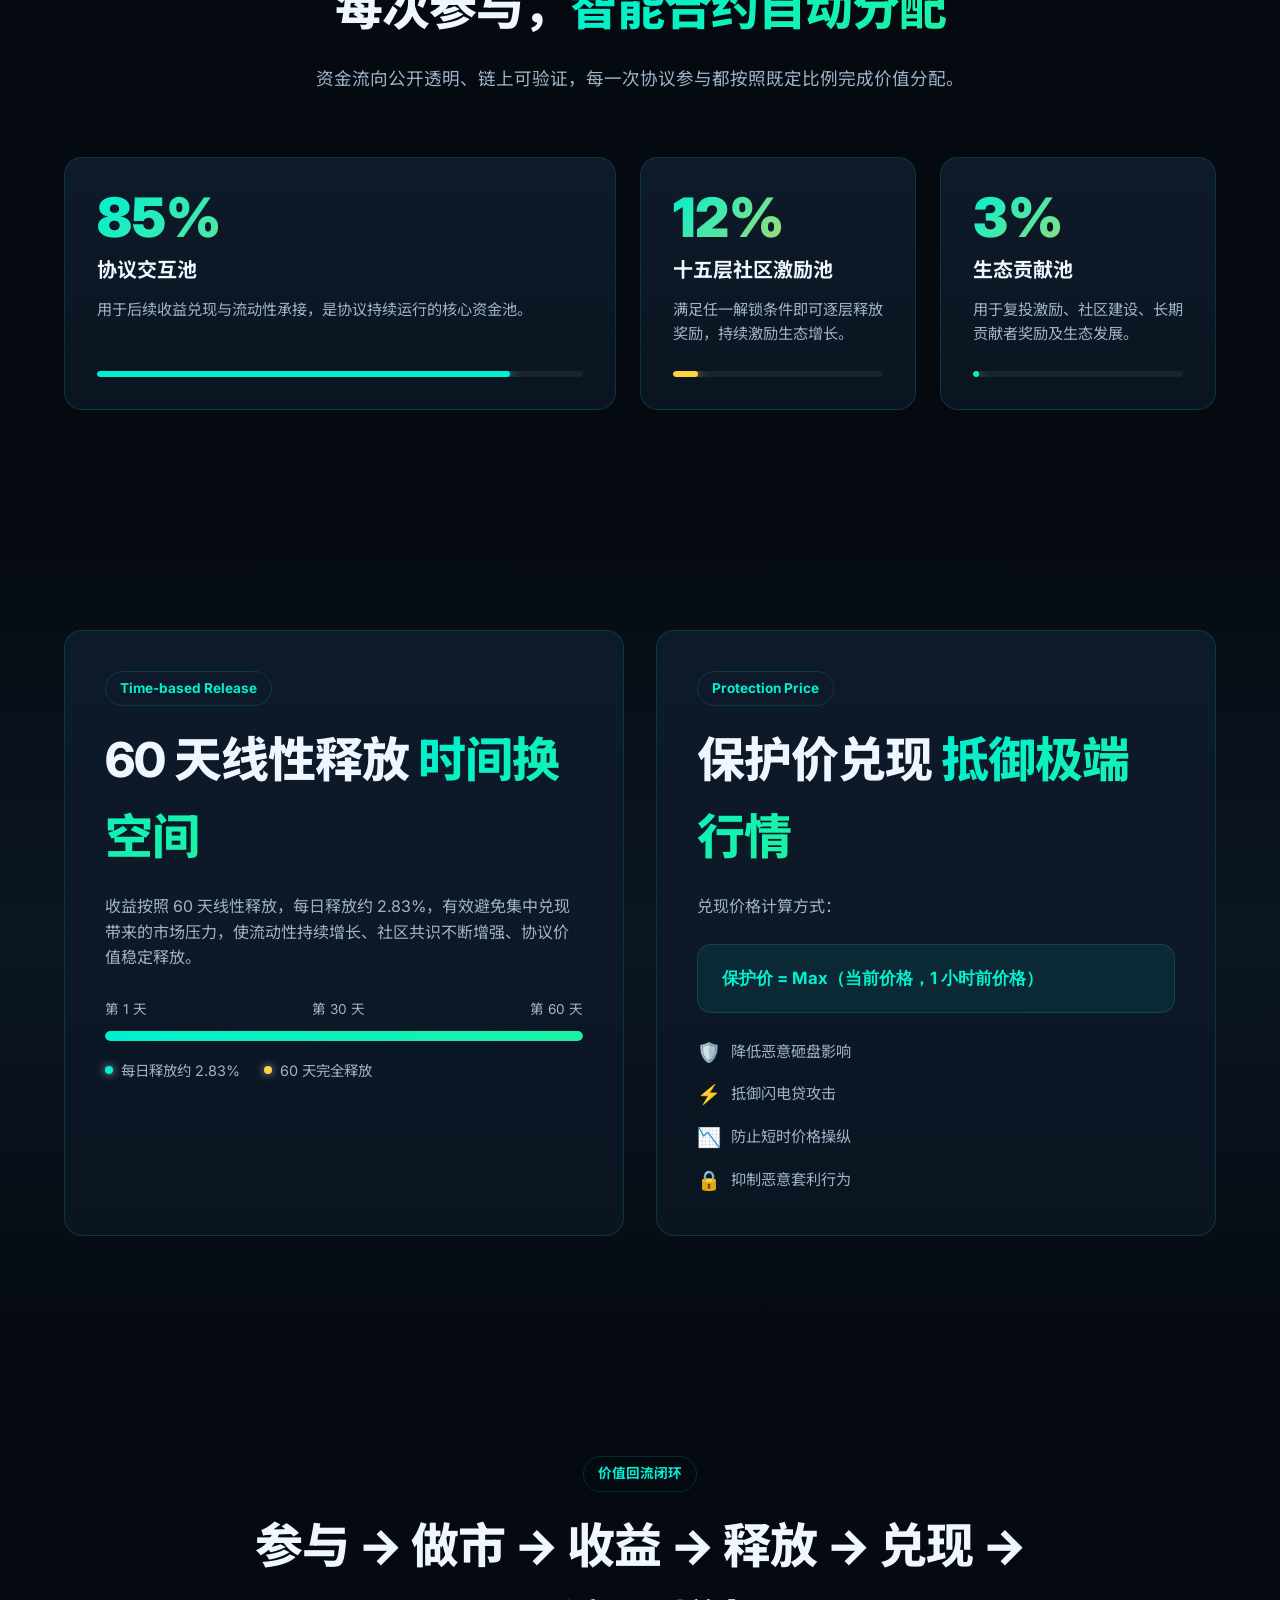
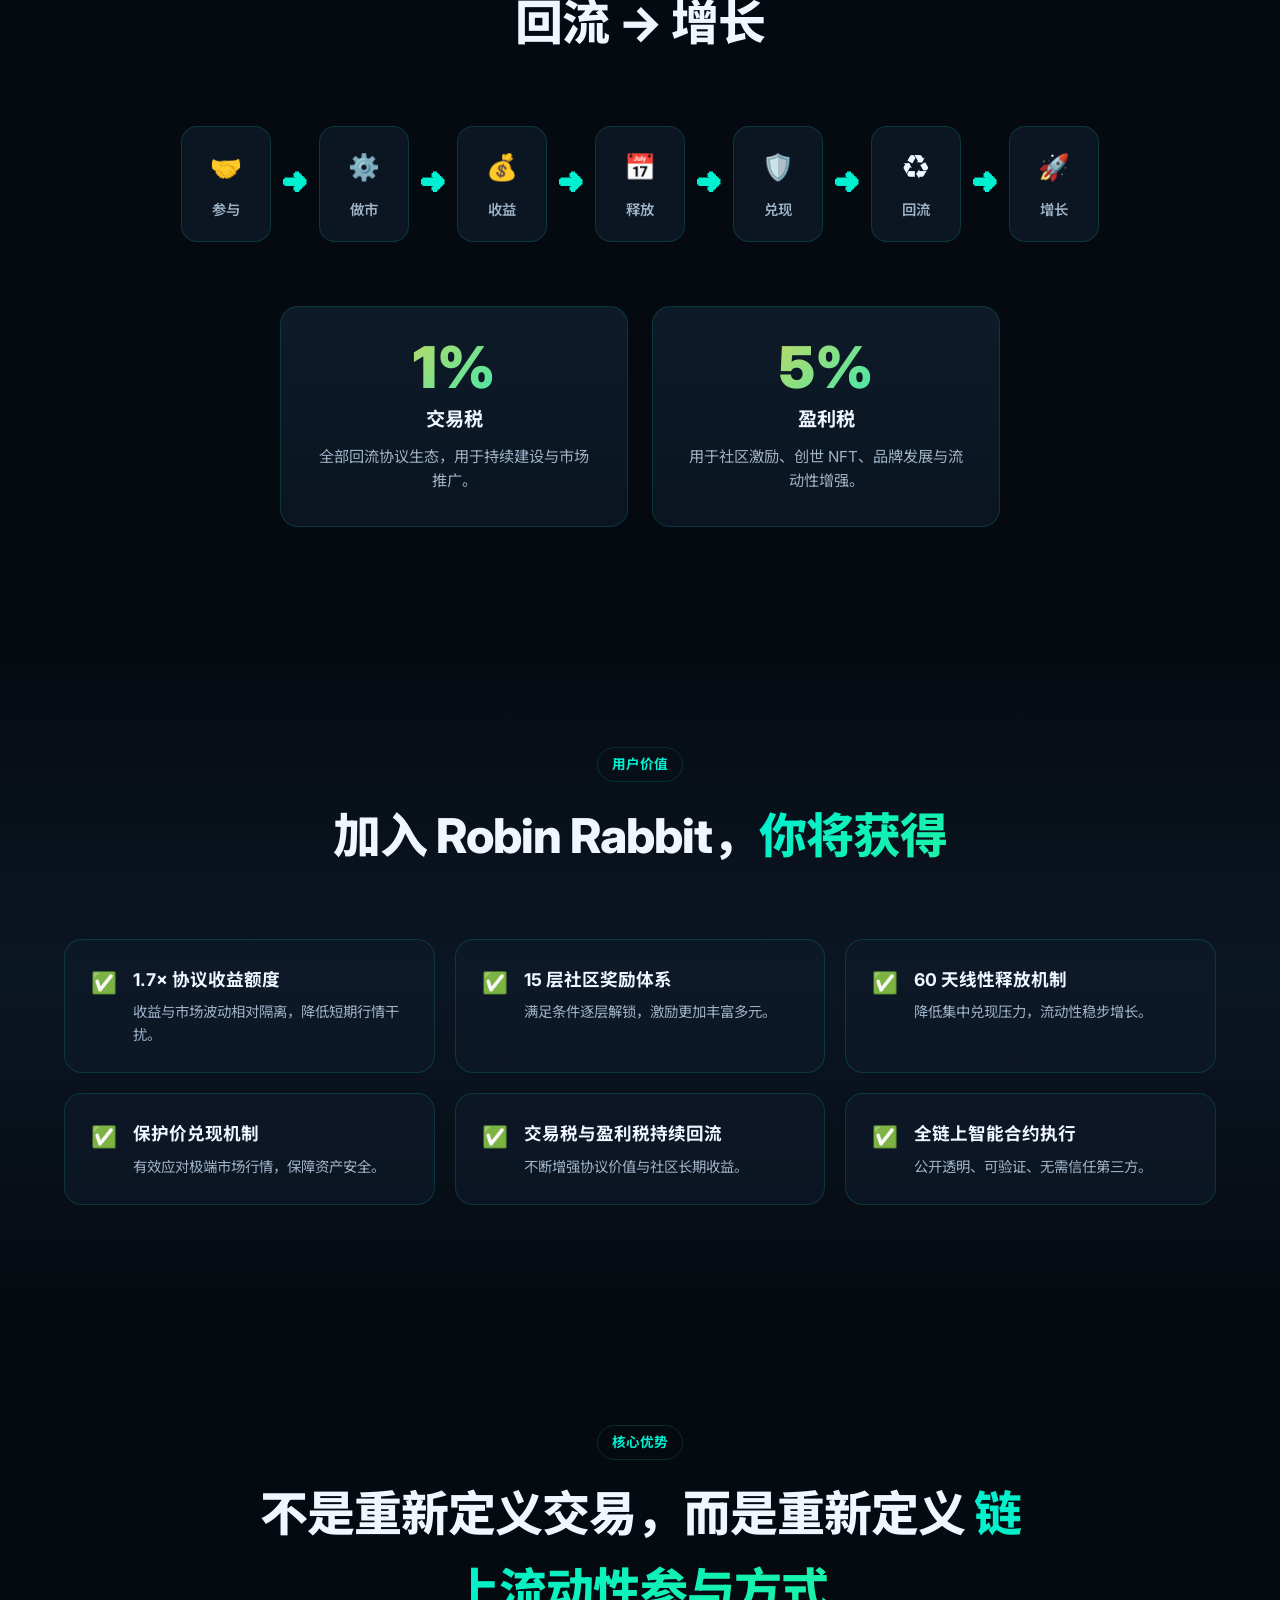
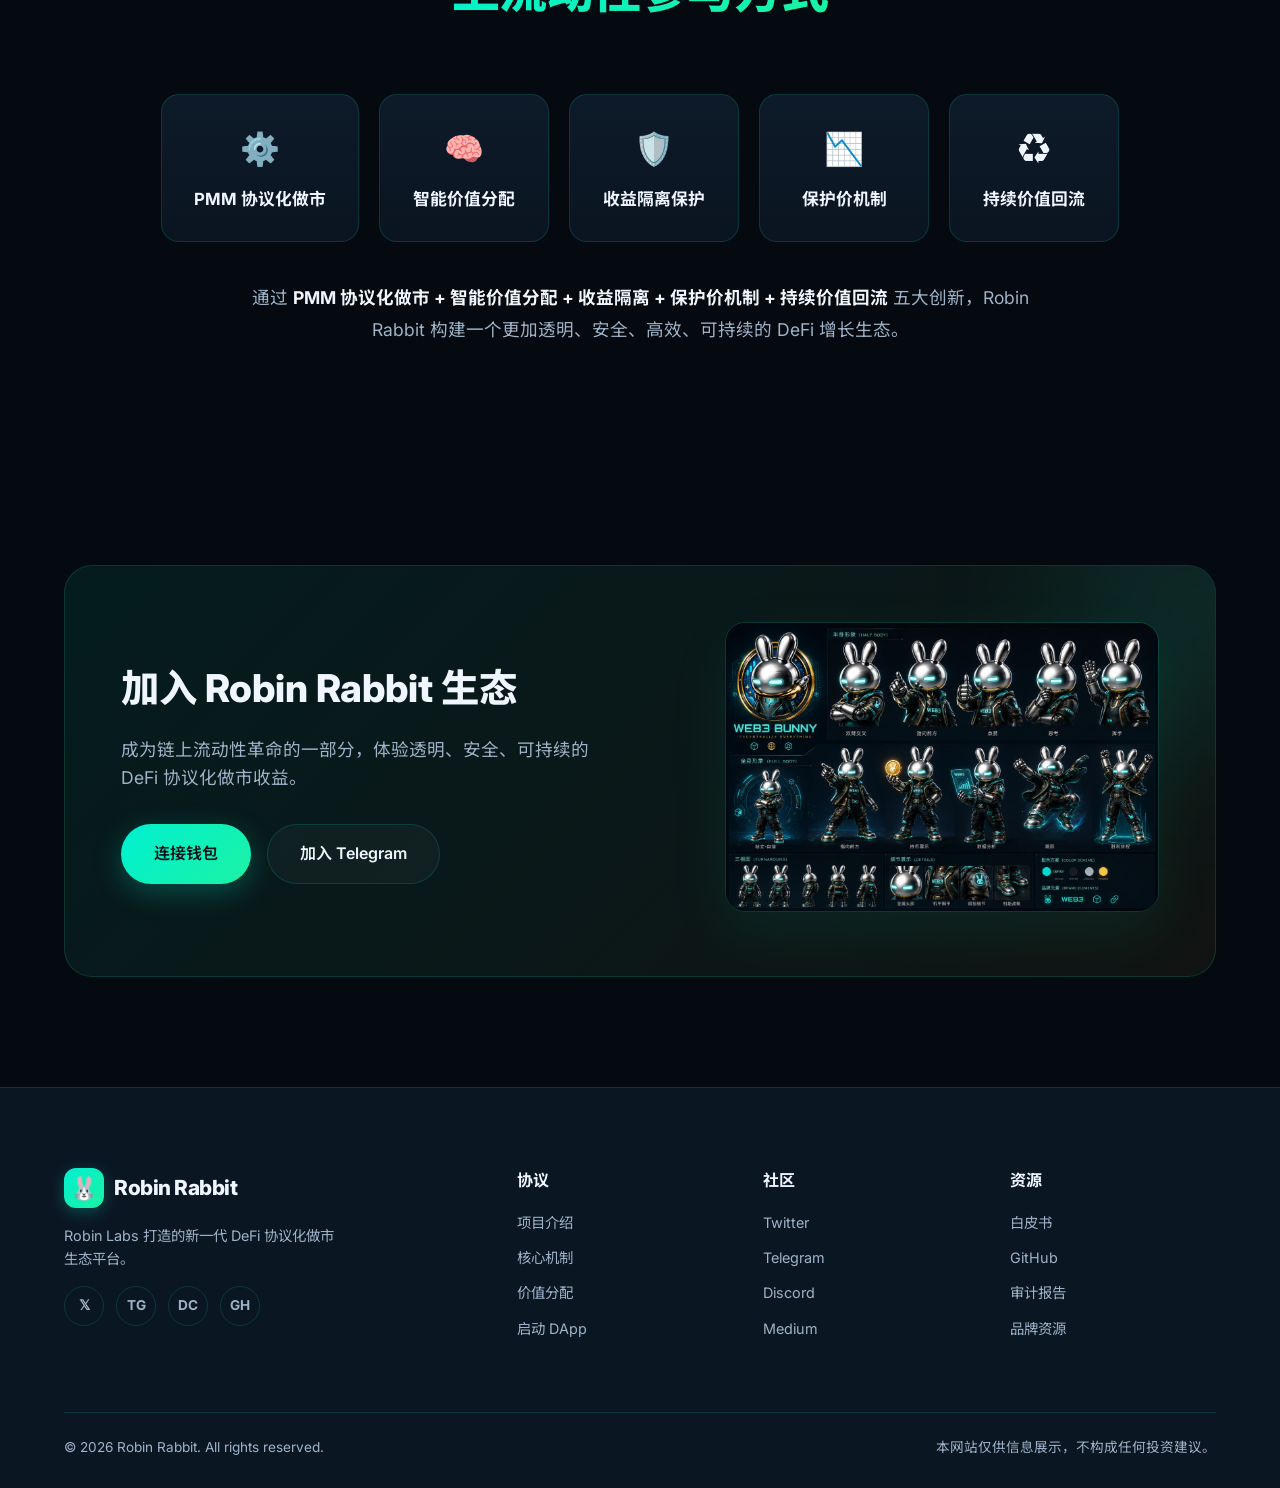
==== commit ff57816c: "根据项目亮点文案重写首页：新增项目介绍、PMM 机制、1.7x 收益、价值分配、60 天释放、保护价、价值回流与用户价值板块" ====
--- a/index.html
+++ b/index.html
@@ -3,18 +3,16 @@
 <head>
   <meta charset="UTF-8" />
   <meta name="viewport" content="width=device-width, initial-scale=1.0" />
-  <title>Robin Rabbit | 链上流动性与持续性收益生态</title>
-  <meta name="description" content="Robin Rabbit 是基于链上流动性与交易生态的持续性收益机制，让每一笔交易都为社区创造复利价值。" />
+  <title>Robin Rabbit | 协议化做市生态平台</title>
+  <meta name="description" content="Robin Rabbit 是由 Robin Labs 打造的新一代 DeFi 协议化做市生态平台，部署于 BNB Chain，通过 PMM、智能价值分配、60 天线性释放与保护价机制，构建可持续链上流动性收益协议。" />
   <link rel="preconnect" href="https://fonts.googleapis.com" />
   <link rel="preconnect" href="https://fonts.gstatic.com" crossorigin />
   <link href="https://fonts.googleapis.com/css2?family=Inter:wght@400;500;600;700;800&family=Noto+Sans+SC:wght@400;500;700;900&display=swap" rel="stylesheet" />
   <link rel="stylesheet" href="styles.css" />
 </head>
 <body>
-  <!-- Background particles canvas -->
   <canvas id="bg-canvas"></canvas>
 
-  <!-- Navigation -->
   <nav class="navbar" id="navbar">
     <div class="container nav-inner">
       <a class="brand" href="#" aria-label="Robin Rabbit 首页">
@@ -25,65 +23,69 @@
         <span></span><span></span><span></span>
       </button>
       <ul class="nav-links" id="nav-links">
-        <li><a href="#mechanism">收益机制</a></li>
-        <li><a href="#tokenomics">代币经济</a></li>
-        <li><a href="#roadmap">路线图</a></li>
+        <li><a href="#about">项目介绍</a></li>
+        <li><a href="#mechanism">核心机制</a></li>
+        <li><a href="#distribution">价值分配</a></li>
+        <li><a href="#release">释放与保护价</a></li>
         <li><a href="#community">社区</a></li>
       </ul>
       <a class="btn btn-primary nav-cta" href="#cta">启动 DApp</a>
     </div>
   </nav>
 
-  <!-- Hero Section -->
+  <!-- Hero -->
   <header class="hero" id="hero">
     <div class="container hero-grid">
       <div class="hero-copy">
         <div class="badge reveal">
           <span class="badge-dot"></span>
-          <span>WEB3 BUNNY · 去中心化收益协议</span>
+          <span>Robin Labs · BNB Chain · DeFi 协议化做市生态</span>
         </div>
         <h1 class="hero-title reveal">
-          链上流动性<br />
-          <span class="text-gradient">持续性收益</span> 生态
+          重新定义
+          <span class="text-gradient">链上流动性</span>
+          参与方式
         </h1>
         <p class="hero-subtitle reveal">
-          Robin Rabbit 将链上流动性与交易行为转化为可复利、可持续的社区收益。每一笔交易都在为持有者铸造未来。
+          Robin Rabbit 是由 Robin Labs 打造的新一代 DeFi 协议化做市生态平台。我们不取代 AMM，而是在 AMM 之上构建全新协议层，通过 PMM、智能价值分配与保护价机制，让链上流动性收益更透明、高效、可持续。
         </p>
         <div class="hero-actions reveal">
           <a class="btn btn-primary btn-lg" href="#cta">立即参与</a>
           <a class="btn btn-outline btn-lg" href="#mechanism">了解机制</a>
         </div>
+
         <div class="hero-stats reveal">
           <div class="stat">
-            <span class="stat-value" data-target="42.8" data-suffix="M">0</span>
-            <span class="stat-label">协议总流动性</span>
+            <span class="stat-value" data-target="1.7" data-suffix="×">0</span>
+            <span class="stat-label">协议收益额度</span>
           </div>
           <div class="stat">
-            <span class="stat-value" data-target="186" data-suffix="K">0</span>
-            <span class="stat-label">社区持有者</span>
+            <span class="stat-value" data-target="60" data-suffix="天">0</span>
+            <span class="stat-label">线性释放</span>
           </div>
           <div class="stat">
-            <span class="stat-value" data-target="12.4" data-suffix="%">0</span>
-            <span class="stat-label">年化收益率</span>
-          </div>
-        </div>
-      </div>
+            <span class="stat-value" data-target="100" data-suffix="%">0</span>
+            <span class="stat-label">智能合约执行</span>
+          </div>
+        </div>
+      </div>
+
       <div class="hero-visual reveal">
         <div class="mascot-ring">
           <img src="assets/robin-rabbit-styleguide.jpg" alt="Robin Rabbit Web3 兔子形象" class="mascot-main" />
           <div class="orbit orbit-1" aria-hidden="true"></div>
           <div class="orbit orbit-2" aria-hidden="true"></div>
           <div class="floating-card float-1">
-            <span class="fc-icon">💧</span>
-            <span>流动性挖矿</span>
+            <span class="fc-icon">⚙️</span>
+            <span>PMM 协议做市</span>
           </div>
           <div class="floating-card float-2">
-            <span class="fc-icon">⚡</span>
-            <span>交易返佣</span>
+            <span class="fc-icon">🛡️</span>
+            <span>保护价兑现</span>
           </div>
           <div class="floating-card float-3">
-            <span class="fc-icon">🛡️</span>
-            <span>自动复利</span>
+            <span class="fc-icon">♻️</span>
+            <span>价值回流闭环</span>
           </div>
         </div>
       </div>
@@ -93,192 +95,358 @@
     </div>
   </header>
 
-  <!-- Mechanism Section -->
+  <!-- About -->
+  <section class="section about" id="about">
+    <div class="container">
+      <div class="about-grid">
+        <div class="about-visual reveal">
+          <img src="assets/robin-rabbit-poses.jpg" alt="Robin Rabbit 多种姿态" />
+          <div class="glow-backdrop"></div>
+        </div>
+        <div class="about-copy">
+          <span class="section-tag reveal">项目介绍</span>
+          <h2 class="section-title reveal">
+            AMM 之上，<span class="text-gradient">全新协议层</span>
+          </h2>
+          <p class="reveal">
+            <strong>Robin Rabbit</strong> 并非取代传统 AMM，而是在 AMM 之上构建全新的协议层，通过重构用户参与方式、收益分配机制与价值流转路径，让用户以更加透明、高效、可持续的方式参与链上流动性生态。
+          </p>
+          <div class="about-points reveal">
+            <div class="about-point">
+              <div class="ap-icon">🔗</div>
+              <div>
+                <h4>部署于 BNB Chain</h4>
+                <p>首个核心协议选择 BNB Chain，兼顾性能、成本与生态扩展性。</p>
+              </div>
+            </div>
+            <div class="about-point">
+              <div class="ap-icon">🤝</div>
+              <div>
+                <h4>与 AMM 协同</h4>
+                <p>AMM 负责价格发现，Robin Rabbit 负责协议参与、收益计算与价值结算。</p>
+              </div>
+            </div>
+            <div class="about-point">
+              <div class="ap-icon">📜</div>
+              <div>
+                <h4>智能合约驱动</h4>
+                <p>所有资金 100% 自动买入代币，形成真实链上买盘，实现协议与市场同步增长。</p>
+              </div>
+            </div>
+          </div>
+        </div>
+      </div>
+    </div>
+  </section>
+
+  <!-- Core Mechanisms -->
   <section class="section mechanism" id="mechanism">
     <div class="container">
       <div class="section-header reveal">
-        <span class="section-tag">收益机制</span>
-        <h2 class="section-title">交易即收益，<span class="text-gradient">流动性即权力</span></h2>
-        <p class="section-desc">Robin Rabbit 通过三层飞轮设计，将链上交易手续费、流动性激励与协议增长红利，持续返还给长期参与者。</p>
-      </div>
+        <span class="section-tag">核心机制</span>
+        <h2 class="section-title">五大创新，<span class="text-gradient">重塑 DeFi 增长飞轮</span></h2>
+        <p class="section-desc">从协议化做市到保护价兑现，每一个机制都围绕「可持续价值增长」与「用户资产安全」设计。</p>
+      </div>
+
       <div class="mechanism-grid">
         <article class="mech-card reveal">
           <div class="mech-icon" style="--accent:#00F0D1">1</div>
-          <h3>交易税收再分配</h3>
-          <p>每笔链上交易抽取低税率手续费，按比例自动分配给持币者与流动性提供者，形成被动收益流。</p>
+          <h3>协议化做市（PMM）</h3>
+          <p>创新推出 <strong>PMM（Protocol Market Maker）协议化做市模型</strong>。AMM 负责市场价格发现，Robin Rabbit 负责协议参与、收益计算与价值结算。</p>
           <ul class="mech-list">
-            <li>实时链上分配</li>
-            <li>无需手动领取</li>
-            <li>持币即挖矿</li>
+            <li>所有资金 100% 自动买入代币</li>
+            <li>形成真实链上买盘</li>
+            <li>协议与市场同步增长</li>
           </ul>
         </article>
+
         <article class="mech-card reveal">
           <div class="mech-icon" style="--accent:#1CF2A4">2</div>
-          <h3>流动性挖矿激励</h3>
-          <p>为指定交易对提供流动性，可获得 LP 代币与额外 RB 奖励，同时享受交易手续费分成。</p>
+          <h3>1.7× 收益额度机制</h3>
+          <p>基于 <strong>AMM 2× 映射系数 × 85% 交互池比例</strong>，用户可获得 <strong>1.7 倍协议收益额度</strong>，且收益额度与二级市场价格波动隔离。</p>
           <ul class="mech-list">
-            <li>双层收益叠加</li>
-            <li>无常损失保护</li>
-            <li>灵活进出</li>
+            <li>AMM 2× 映射系数</li>
+            <li>85% 交互池比例</li>
+            <li>降低短期行情对收益的影响</li>
           </ul>
         </article>
+
         <article class="mech-card reveal">
           <div class="mech-icon" style="--accent:#FFD240">3</div>
-          <h3>协议复利回购</h3>
-          <p>协议收入进入国库智能合约，定期执行公开市场回购与销毁，持续提升代币稀缺性与价值捕获。</p>
+          <h3>智能价值分配</h3>
+          <p>每次协议参与资金自动完成价值分配：85% 进入协议交互池，12% 进入十五层社区激励池，3% 进入生态贡献池。</p>
           <ul class="mech-list">
-            <li>自动回购销毁</li>
-            <li>国库公开透明</li>
-            <li>通缩模型</li>
+            <li>85% 交互池：收益兑现与流动性承接</li>
+            <li>12% 十五层社区激励池：逐层释放</li>
+            <li>3% 生态贡献池：复投与长期建设</li>
           </ul>
         </article>
-      </div>
-    </div>
-  </section>
-
-  <!-- Ecosystem Section -->
-  <section class="section ecosystem" id="ecosystem">
-    <div class="container">
-      <div class="ecosystem-grid">
-        <div class="ecosystem-visual reveal">
-          <img src="assets/robin-rabbit-poses.jpg" alt="Robin Rabbit 多种姿态" />
-          <div class="glow-backdrop"></div>
-        </div>
-        <div class="ecosystem-copy">
-          <span class="section-tag reveal">生态场景</span>
-          <h2 class="section-title reveal">一个角色，<span class="text-gradient">无限生态</span></h2>
-          <p class="section-desc reveal">从 DEX 聚合交易到链上社交交易，从 NFT 流动性池到跨链收益桥，Robin Rabbit 正在构建全链可持续收益网络。</p>
-          <div class="feature-list">
-            <div class="feature-item reveal">
-              <div class="feature-icon">🔄</div>
-              <div>
-                <h4>DEX 聚合器</h4>
-                <p>一键比价，最优路径执行，节省 Gas 与滑点。</p>
+
+        <article class="mech-card reveal">
+          <div class="mech-icon" style="--accent:#00B4D8">4</div>
+          <h3>60 天线性释放机制</h3>
+          <p>采用 <strong>Time-based Release</strong> 时间释放模型，收益按照 60 天线性释放，每日释放约 2.83%，避免集中兑现压力。</p>
+          <ul class="mech-list">
+            <li>60 天线性释放，每日约 2.83%</li>
+            <li>流动性持续增长</li>
+            <li>社区共识稳定增强</li>
+          </ul>
+        </article>
+
+        <article class="mech-card reveal">
+          <div class="mech-icon" style="--accent:#6C7A89">5</div>
+          <h3>保护价兑现机制</h3>
+          <p>引入 <strong>Protection Price（保护价）</strong>：<strong>保护价 = Max（当前价格，1 小时前价格）</strong>，有效降低恶意砸盘、闪电贷与价格操纵风险。</p>
+          <ul class="mech-list">
+            <li>Max（当前价，1 小时前价格）</li>
+            <li>抵御恶意砸盘与闪电贷</li>
+            <li>提升协议稳定性与资产安全</li>
+          </ul>
+        </article>
+
+        <article class="mech-card reveal">
+          <div class="mech-icon" style="--accent:#FFD240">6</div>
+          <h3>完整价值回流闭环</h3>
+          <p>交易产生 1% 交易税与 5% 盈利税，全部回流协议生态，用于协议建设、市场推广、社区激励、NFT 生态与流动性增强。</p>
+          <ul class="mech-list">
+            <li>1% 交易税 + 5% 盈利税</li>
+            <li>全部回流生态建设</li>
+            <li>形成价值飞轮闭环</li>
+          </ul>
+        </article>
+      </div>
+    </div>
+  </section>
+
+  <!-- Value Distribution -->
+  <section class="section distribution" id="distribution">
+    <div class="container">
+      <div class="section-header reveal">
+        <span class="section-tag">价值分配</span>
+        <h2 class="section-title">每次参与，<span class="text-gradient">智能合约自动分配</span></h2>
+        <p class="section-desc">资金流向公开透明、链上可验证，每一次协议参与都按照既定比例完成价值分配。</p>
+      </div>
+
+      <div class="distribution-grid">
+        <div class="distribution-card large reveal">
+          <div class="dist-percent">85%</div>
+          <h3>协议交互池</h3>
+          <p>用于后续收益兑现与流动性承接，是协议持续运行的核心资金池。</p>
+          <div class="dist-bar" style="--width:85%; --color:#00F0D1"></div>
+        </div>
+        <div class="distribution-card reveal">
+          <div class="dist-percent">12%</div>
+          <h3>十五层社区激励池</h3>
+          <p>满足任一解锁条件即可逐层释放奖励，持续激励生态增长。</p>
+          <div class="dist-bar" style="--width:12%; --color:#FFD240"></div>
+        </div>
+        <div class="distribution-card reveal">
+          <div class="dist-percent">3%</div>
+          <h3>生态贡献池</h3>
+          <p>用于复投激励、社区建设、长期贡献者奖励及生态发展。</p>
+          <div class="dist-bar" style="--width:3%; --color:#1CF2A4"></div>
+        </div>
+      </div>
+    </div>
+  </section>
+
+  <!-- Release & Protection -->
+  <section class="section release" id="release">
+    <div class="container">
+      <div class="release-grid">
+        <div class="release-block reveal">
+          <span class="section-tag">Time-based Release</span>
+          <h2 class="section-title">
+            60 天线性释放
+            <span class="text-gradient">时间换空间</span>
+          </h2>
+          <p>收益按照 60 天线性释放，每日释放约 2.83%，有效避免集中兑现带来的市场压力，使流动性持续增长、社区共识不断增强、协议价值稳定释放。</p>
+          <div class="release-progress">
+            <div class="progress-labels">
+              <span>第 1 天</span>
+              <span>第 30 天</span>
+              <span>第 60 天</span>
+            </div>
+            <div class="progress-track">
+              <div class="progress-fill" data-width="100%"></div>
+            </div>
+            <div class="progress-notes">
+              <div class="progress-note">
+                <span class="note-dot" style="background:#00F0D1"></span>
+                <span>每日释放约 2.83%</span>
+              </div>
+              <div class="progress-note">
+                <span class="note-dot" style="background:#FFD240"></span>
+                <span>60 天完全释放</span>
               </div>
             </div>
-            <div class="feature-item reveal">
-              <div class="feature-icon">🌉</div>
-              <div>
-                <h4>跨链收益桥</h4>
-                <p>支持多链资产无缝迁移，收益不中断。</p>
-              </div>
-            </div>
-            <div class="feature-item reveal">
-              <div class="feature-icon">🎨</div>
-              <div>
-                <h4>NFT 流动性池</h4>
-                <p>为非标资产提供碎片化流动性与借贷支持。</p>
-              </div>
-            </div>
-            <div class="feature-item reveal">
-              <div class="feature-icon">📊</div>
-              <div>
-                <h4>链上数据面板</h4>
-                <p>实时收益、持仓、协议数据一目了然。</p>
-              </div>
-            </div>
-          </div>
-        </div>
-      </div>
-    </div>
-  </section>
-
-  <!-- Tokenomics Section -->
-  <section class="section tokenomics" id="tokenomics">
+          </div>
+        </div>
+
+        <div class="release-block protection reveal">
+          <span class="section-tag">Protection Price</span>
+          <h2 class="section-title">
+            保护价兑现
+            <span class="text-gradient">抵御极端行情</span>
+          </h2>
+          <p>兑现价格计算方式：</p>
+          <div class="formula-card">
+            <span class="formula">保护价 = Max（当前价格，1 小时前价格）</span>
+          </div>
+          <ul class="protection-list">
+            <li><span>🛡️</span> 降低恶意砸盘影响</li>
+            <li><span>⚡</span> 抵御闪电贷攻击</li>
+            <li><span>📉</span> 防止短时价格操纵</li>
+            <li><span>🔒</span> 抑制恶意套利行为</li>
+          </ul>
+        </div>
+      </div>
+    </div>
+  </section>
+
+  <!-- Value Loop -->
+  <section class="section value-loop" id="loop">
     <div class="container">
       <div class="section-header reveal">
-        <span class="section-tag">代币经济</span>
-        <h2 class="section-title">RB Token <span class="text-gradient">价值捕获</span></h2>
-        <p class="section-desc">总供应量 10 亿枚，无预挖、无团队暗仓，全部通过流动性挖矿、交易激励与社区贡献释放。</p>
-      </div>
-      <div class="tokenomics-grid">
-        <div class="token-chart reveal">
-          <div class="ring-chart" aria-label="RB 代币分配：流动性 40%，交易激励 25%，生态建设 15%，国库回购 12%，团队 8%">
-            <svg viewBox="0 0 200 200" class="chart-svg">
-              <circle cx="100" cy="100" r="80" fill="none" stroke="#0b1623" stroke-width="28" />
-              <circle cx="100" cy="100" r="80" fill="none" stroke="#00F0D1" stroke-width="28" stroke-dasharray="201 503" stroke-dashoffset="0" />
-              <circle cx="100" cy="100" r="80" fill="none" stroke="#1CF2A4" stroke-width="28" stroke-dasharray="126 503" stroke-dashoffset="-201" />
-              <circle cx="100" cy="100" r="80" fill="none" stroke="#FFD240" stroke-width="28" stroke-dasharray="75 503" stroke-dashoffset="-327" />
-              <circle cx="100" cy="100" r="80" fill="none" stroke="#6C7A89" stroke-width="28" stroke-dasharray="60 503" stroke-dashoffset="-402" />
-              <circle cx="100" cy="100" r="80" fill="none" stroke="#00B4D8" stroke-width="28" stroke-dasharray="40 503" stroke-dashoffset="-462" />
-            </svg>
-            <div class="ring-center">
-              <span class="rc-value">1B</span>
-              <span class="rc-label">RB 总量</span>
-            </div>
-          </div>
-        </div>
-        <div class="token-legend reveal">
-          <div class="legend-item"><span class="legend-dot" style="background:#00F0D1"></span><span>流动性激励 40%</span></div>
-          <div class="legend-item"><span class="legend-dot" style="background:#1CF2A4"></span><span>交易挖矿 25%</span></div>
-          <div class="legend-item"><span class="legend-dot" style="background:#FFD240"></span><span>生态建设 15%</span></div>
-          <div class="legend-item"><span class="legend-dot" style="background:#6C7A89"></span><span>国库回购 12%</span></div>
-          <div class="legend-item"><span class="legend-dot" style="background:#00B4D8"></span><span>团队与顾问 8%</span></div>
-          <div class="token-info">
-            <div class="info-row"><span>合约</span><span>0xRobin...Rabbit</span></div>
-            <div class="info-row"><span>网络</span><span>ETH / BSC / Base</span></div>
-            <div class="info-row"><span>税收</span><span>买 3% / 卖 5%</span></div>
-          </div>
-        </div>
-      </div>
-    </div>
-  </section>
-
-  <!-- Roadmap Section -->
-  <section class="section roadmap" id="roadmap">
+        <span class="section-tag">价值回流闭环</span>
+        <h2 class="section-title">
+          参与 → 做市 → 收益 → 释放 → 兑现 → 回流 → 增长
+        </h2>
+      </div>
+
+      <div class="loop-diagram reveal">
+        <div class="loop-step"><span class="loop-icon">🤝</span><span>参与</span></div>
+        <div class="loop-arrow" aria-hidden="true">➜</div>
+        <div class="loop-step"><span class="loop-icon">⚙️</span><span>做市</span></div>
+        <div class="loop-arrow" aria-hidden="true">➜</div>
+        <div class="loop-step"><span class="loop-icon">💰</span><span>收益</span></div>
+        <div class="loop-arrow" aria-hidden="true">➜</div>
+        <div class="loop-step"><span class="loop-icon">📅</span><span>释放</span></div>
+        <div class="loop-arrow" aria-hidden="true">➜</div>
+        <div class="loop-step"><span class="loop-icon">🛡️</span><span>兑现</span></div>
+        <div class="loop-arrow" aria-hidden="true">➜</div>
+        <div class="loop-step"><span class="loop-icon">♻️</span><span>回流</span></div>
+        <div class="loop-arrow" aria-hidden="true">➜</div>
+        <div class="loop-step"><span class="loop-icon">🚀</span><span>增长</span></div>
+      </div>
+
+      <div class="taxes-grid reveal">
+        <div class="tax-card">
+          <div class="tax-percent">1%</div>
+          <div class="tax-name">交易税</div>
+          <p>全部回流协议生态，用于持续建设与市场推广。</p>
+        </div>
+        <div class="tax-card">
+          <div class="tax-percent">5%</div>
+          <div class="tax-name">盈利税</div>
+          <p>用于社区激励、创世 NFT、品牌发展与流动性增强。</p>
+        </div>
+      </div>
+    </div>
+  </section>
+
+  <!-- User Value -->
+  <section class="section user-value" id="value">
     <div class="container">
       <div class="section-header reveal">
-        <span class="section-tag">路线图</span>
-        <h2 class="section-title">从兔子洞到<span class="text-gradient">全链生态</span></h2>
-      </div>
-      <div class="roadmap-timeline">
-        <div class="roadmap-item reveal">
-          <span class="rm-phase">Phase 1</span>
-          <h3>品牌启动</h3>
-          <ul>
-            <li>Robin Rabbit 官网与视觉发布</li>
-            <li>社区空投与社交媒体矩阵</li>
-            <li>RB Token 公平启动</li>
-          </ul>
-        </div>
-        <div class="roadmap-item reveal">
-          <span class="rm-phase">Phase 2</span>
-          <h3>流动性产品</h3>
-          <ul>
-            <li>启动 DEX 流动性激励池</li>
-            <li>交易返佣与持币分红上线</li>
-            <li>链上数据面板与收益追踪</li>
-          </ul>
-        </div>
-        <div class="roadmap-item reveal">
-          <span class="rm-phase">Phase 3</span>
-          <h3>生态扩展</h3>
-          <ul>
-            <li>NFT 碎片化流动性池</li>
-            <li>跨链收益桥接</li>
-            <li>DAO 治理与提案系统</li>
-          </ul>
-        </div>
-        <div class="roadmap-item reveal">
-          <span class="rm-phase">Phase 4</span>
-          <h3>全链网络</h3>
-          <ul>
-            <li>Robin Rabbit 钱包与支付</li>
-            <li>机构流动性接入</li>
-            <li>真实世界资产收益协议</li>
-          </ul>
-        </div>
-      </div>
-    </div>
-  </section>
-
-  <!-- CTA Section -->
+        <span class="section-tag">用户价值</span>
+        <h2 class="section-title">加入 Robin Rabbit，<span class="text-gradient">你将获得</span></h2>
+      </div>
+
+      <div class="value-grid">
+        <div class="value-item reveal">
+          <span class="value-check">✅</span>
+          <div>
+            <h3>1.7× 协议收益额度</h3>
+            <p>收益与市场波动相对隔离，降低短期行情干扰。</p>
+          </div>
+        </div>
+        <div class="value-item reveal">
+          <span class="value-check">✅</span>
+          <div>
+            <h3>15 层社区奖励体系</h3>
+            <p>满足条件逐层解锁，激励更加丰富多元。</p>
+          </div>
+        </div>
+        <div class="value-item reveal">
+          <span class="value-check">✅</span>
+          <div>
+            <h3>60 天线性释放机制</h3>
+            <p>降低集中兑现压力，流动性稳步增长。</p>
+          </div>
+        </div>
+        <div class="value-item reveal">
+          <span class="value-check">✅</span>
+          <div>
+            <h3>保护价兑现机制</h3>
+            <p>有效应对极端市场行情，保障资产安全。</p>
+          </div>
+        </div>
+        <div class="value-item reveal">
+          <span class="value-check">✅</span>
+          <div>
+            <h3>交易税与盈利税持续回流</h3>
+            <p>不断增强协议价值与社区长期收益。</p>
+          </div>
+        </div>
+        <div class="value-item reveal">
+          <span class="value-check">✅</span>
+          <div>
+            <h3>全链上智能合约执行</h3>
+            <p>公开透明、可验证、无需信任第三方。</p>
+          </div>
+        </div>
+      </div>
+    </div>
+  </section>
+
+  <!-- Core Advantages -->
+  <section class="section advantages" id="advantages">
+    <div class="container">
+      <div class="section-header reveal">
+        <span class="section-tag">核心优势</span>
+        <h2 class="section-title">
+          不是重新定义交易，而是重新定义
+          <span class="text-gradient">链上流动性参与方式</span>
+        </h2>
+      </div>
+
+      <div class="advantages-grid reveal">
+        <div class="advantage-card">
+          <div class="adv-icon">⚙️</div>
+          <h3>PMM 协议化做市</h3>
+        </div>
+        <div class="advantage-card">
+          <div class="adv-icon">🧠</div>
+          <h3>智能价值分配</h3>
+        </div>
+        <div class="advantage-card">
+          <div class="adv-icon">🛡️</div>
+          <h3>收益隔离保护</h3>
+        </div>
+        <div class="advantage-card">
+          <div class="adv-icon">📉</div>
+          <h3>保护价机制</h3>
+        </div>
+        <div class="advantage-card">
+          <div class="adv-icon">♻️</div>
+          <h3>持续价值回流</h3>
+        </div>
+      </div>
+
+      <p class="advantages-summary reveal">
+        通过 <strong>PMM 协议化做市 + 智能价值分配 + 收益隔离 + 保护价机制 + 持续价值回流</strong> 五大创新，Robin Rabbit 构建一个更加透明、安全、高效、可持续的 DeFi 增长生态。
+      </p>
+    </div>
+  </section>
+
+  <!-- CTA -->
   <section class="section cta" id="cta">
     <div class="container">
       <div class="cta-card reveal">
         <div class="cta-copy">
           <h2>加入 Robin Rabbit 生态</h2>
-          <p>成为链上流动性革命的一部分，让每一次交易、每一份流动性都产生持续价值。</p>
+          <p>成为链上流动性革命的一部分，体验透明、安全、可持续的 DeFi 协议化做市收益。</p>
           <div class="cta-actions">
             <a class="btn btn-primary btn-lg" href="#" target="_blank">连接钱包</a>
             <a class="btn btn-outline btn-lg" href="https://t.me/" target="_blank">加入 Telegram</a>
@@ -291,7 +459,7 @@
     </div>
   </section>
 
-  <!-- Community / Footer -->
+  <!-- Footer -->
   <footer class="footer" id="community">
     <div class="container">
       <div class="footer-grid">
@@ -300,7 +468,7 @@
             <span class="brand-logo">🐰</span>
             <span class="brand-text">Robin Rabbit</span>
           </a>
-          <p>WEB3 BUNNY · DECENTRALIZE EVERYTHING</p>
+          <p>Robin Labs 打造的新一代 DeFi 协议化做市生态平台。</p>
           <div class="social-links">
             <a href="#" aria-label="Twitter">𝕏</a>
             <a href="#" aria-label="Telegram">TG</a>
@@ -309,10 +477,10 @@
           </div>
         </div>
         <div class="footer-links">
-          <h4>产品</h4>
-          <a href="#mechanism">收益机制</a>
-          <a href="#tokenomics">代币经济</a>
-          <a href="#ecosystem">生态场景</a>
+          <h4>协议</h4>
+          <a href="#about">项目介绍</a>
+          <a href="#mechanism">核心机制</a>
+          <a href="#distribution">价值分配</a>
           <a href="#cta">启动 DApp</a>
         </div>
         <div class="footer-links">
--- a/styles.css
+++ b/styles.css
@@ -350,16 +350,16 @@
   box-shadow: 0 0 8px var(--primary);
 }
 
-/* Ecosystem */
-.ecosystem { background: linear-gradient(180deg, var(--bg), var(--bg-soft), var(--bg)); }
-.ecosystem-grid {
+/* About */
+.about { background: linear-gradient(180deg, var(--bg), var(--bg-soft), var(--bg)); }
+.about-grid {
   display: grid;
   grid-template-columns: 1fr 1fr;
   gap: 60px;
   align-items: center;
 }
-.ecosystem-visual { position: relative; }
-.ecosystem-visual img {
+.about-visual { position: relative; }
+.about-visual img {
   width: 100%;
   border-radius: var(--radius);
   border: 1px solid var(--border);
@@ -367,18 +367,9 @@
   position: relative;
   z-index: 2;
 }
-.glow-backdrop {
-  position: absolute;
-  inset: -40px;
-  background: radial-gradient(circle, rgba(0, 240, 209, 0.15), transparent 60%);
-  z-index: 1;
-  filter: blur(40px);
-  pointer-events: none;
-}
-.ecosystem-copy .section-title { margin-bottom: 18px; }
-.ecosystem-copy .section-desc { margin-bottom: 36px; }
-.feature-list { display: grid; gap: 20px; }
-.feature-item {
+.about-copy p { color: var(--text-muted); font-size: 1.05rem; margin-bottom: 36px; }
+.about-points { display: grid; gap: 18px; }
+.about-point {
   display: flex;
   gap: 18px;
   align-items: flex-start;
@@ -388,8 +379,8 @@
   border: 1px solid var(--border);
   transition: transform 0.2s, border-color 0.2s;
 }
-.feature-item:hover { transform: translateX(6px); border-color: var(--primary); }
-.feature-icon {
+.about-point:hover { transform: translateX(6px); border-color: var(--primary); }
+.ap-icon {
   width: 46px; height: 46px;
   border-radius: 12px;
   display: grid; place-items: center;
@@ -397,8 +388,246 @@
   background: rgba(0, 240, 209, 0.1);
   flex-shrink: 0;
 }
-.feature-item h4 { font-size: 1.1rem; margin-bottom: 4px; }
-.feature-item p { font-size: 0.9rem; color: var(--text-muted); }
+.about-point h4 { font-size: 1.1rem; margin-bottom: 4px; }
+.about-point p { font-size: 0.9rem; color: var(--text-muted); margin-bottom: 0; }
+
+/* Distribution */
+.distribution { background: var(--bg); }
+.distribution-grid {
+  display: grid;
+  grid-template-columns: 2fr 1fr 1fr;
+  gap: 24px;
+  align-items: stretch;
+}
+.distribution-card {
+  background: linear-gradient(180deg, rgba(15, 28, 44, 0.9), rgba(11, 22, 35, 0.9));
+  border: 1px solid var(--border);
+  border-radius: var(--radius);
+  padding: 32px;
+  position: relative;
+  overflow: hidden;
+  transition: transform 0.3s, border-color 0.3s, box-shadow 0.3s;
+  display: flex;
+  flex-direction: column;
+}
+.distribution-card:hover {
+  transform: translateY(-6px);
+  border-color: var(--primary);
+  box-shadow: 0 24px 60px rgba(0, 240, 209, 0.12);
+}
+.distribution-card h3 { font-size: 1.25rem; margin-bottom: 12px; }
+.distribution-card > p { color: var(--text-muted); font-size: 0.95rem; margin-bottom: 24px; flex-grow: 1; }
+.dist-percent {
+  font-size: 3.4rem;
+  font-weight: 900;
+  background: linear-gradient(135deg, var(--primary), var(--accent));
+  -webkit-background-clip: text;
+  background-clip: text;
+  color: transparent;
+  margin-bottom: 10px;
+  line-height: 1;
+}
+.dist-bar {
+  height: 6px;
+  border-radius: 999px;
+  background: rgba(255, 255, 255, 0.06);
+  margin-top: auto;
+  position: relative;
+  overflow: hidden;
+}
+.dist-bar::after {
+  content: '';
+  position: absolute;
+  left: 0; top: 0; bottom: 0;
+  width: var(--width, 0%);
+  background: var(--color, var(--primary));
+  border-radius: 999px;
+  box-shadow: 0 0 12px var(--color, var(--primary));
+  transition: width 1.2s ease;
+}
+
+/* Release & Protection */
+.release { background: linear-gradient(180deg, var(--bg), var(--bg-soft), var(--bg)); }
+.release-grid {
+  display: grid;
+  grid-template-columns: 1fr 1fr;
+  gap: 32px;
+}
+.release-block {
+  background: linear-gradient(180deg, rgba(15, 28, 44, 0.9), rgba(11, 22, 35, 0.9));
+  border: 1px solid var(--border);
+  border-radius: var(--radius);
+  padding: 40px;
+  transition: transform 0.3s, border-color 0.3s, box-shadow 0.3s;
+}
+.release-block:hover {
+  transform: translateY(-6px);
+  border-color: var(--primary);
+  box-shadow: 0 24px 60px rgba(0, 240, 209, 0.12);
+}
+.release-block p { color: var(--text-muted); margin-bottom: 24px; }
+.release-progress { margin-top: 28px; }
+.progress-labels {
+  display: flex;
+  justify-content: space-between;
+  font-size: 0.85rem;
+  color: var(--text-muted);
+  margin-bottom: 10px;
+}
+.progress-track {
+  height: 10px;
+  background: rgba(255, 255, 255, 0.06);
+  border-radius: 999px;
+  overflow: hidden;
+  margin-bottom: 18px;
+}
+.progress-fill {
+  height: 100%;
+  width: 0;
+  background: linear-gradient(90deg, var(--primary), var(--secondary));
+  border-radius: 999px;
+  box-shadow: 0 0 16px rgba(0, 240, 209, 0.3);
+  transition: width 1.6s ease;
+}
+.progress-fill.active { width: 100%; }
+.progress-notes { display: flex; gap: 24px; flex-wrap: wrap; }
+.progress-note { display: flex; align-items: center; gap: 8px; font-size: 0.9rem; color: var(--text-muted); }
+.note-dot { width: 8px; height: 8px; border-radius: 50%; box-shadow: 0 0 8px currentColor; }
+.formula-card {
+  padding: 20px 24px;
+  border-radius: 14px;
+  background: rgba(0, 240, 209, 0.08);
+  border: 1px solid var(--border);
+  margin-bottom: 24px;
+}
+.formula {
+  font-family: 'Inter', monospace;
+  font-weight: 700;
+  font-size: 1.05rem;
+  color: var(--primary);
+}
+.protection-list { list-style: none; display: grid; gap: 12px; }
+.protection-list li {
+  display: flex;
+  align-items: center;
+  gap: 10px;
+  color: var(--text-muted);
+  font-size: 0.95rem;
+}
+.protection-list li span { font-size: 1.2rem; }
+
+/* Value Loop */
+.value-loop { background: var(--bg); }
+.loop-diagram {
+  display: flex;
+  justify-content: center;
+  align-items: center;
+  gap: 12px;
+  flex-wrap: wrap;
+  margin-bottom: 64px;
+}
+.loop-step {
+  display: flex;
+  flex-direction: column;
+  align-items: center;
+  gap: 10px;
+  padding: 20px 18px;
+  min-width: 90px;
+  border-radius: 16px;
+  background: rgba(15, 28, 44, 0.7);
+  border: 1px solid var(--border);
+  transition: transform 0.2s, border-color 0.2s;
+}
+.loop-step:hover { transform: translateY(-4px); border-color: var(--primary); }
+.loop-icon { font-size: 1.6rem; }
+.loop-step span:last-child { font-size: 0.9rem; font-weight: 600; color: var(--text-muted); }
+.loop-arrow {
+  color: var(--primary);
+  font-size: 1.5rem;
+  font-weight: 700;
+  animation: loopPulse 1.5s infinite;
+}
+@keyframes loopPulse { 0%, 100% { opacity: 1; transform: translateX(0); } 50% { opacity: 0.5; transform: translateX(4px); } }
+.taxes-grid {
+  display: grid;
+  grid-template-columns: repeat(2, 1fr);
+  gap: 24px;
+  max-width: 720px;
+  margin: 0 auto;
+}
+.tax-card {
+  text-align: center;
+  padding: 32px;
+  border-radius: var(--radius);
+  background: linear-gradient(180deg, rgba(15, 28, 44, 0.9), rgba(11, 22, 35, 0.9));
+  border: 1px solid var(--border);
+  transition: transform 0.3s, border-color 0.3s;
+}
+.tax-card:hover { transform: translateY(-6px); border-color: var(--accent); }
+.tax-percent {
+  font-size: 3.6rem;
+  font-weight: 900;
+  background: linear-gradient(135deg, var(--accent), var(--primary));
+  -webkit-background-clip: text;
+  background-clip: text;
+  color: transparent;
+  line-height: 1;
+  margin-bottom: 8px;
+}
+.tax-name { font-size: 1.2rem; font-weight: 700; margin-bottom: 10px; }
+.tax-card p { color: var(--text-muted); font-size: 0.95rem; }
+
+/* User Value */
+.user-value { background: linear-gradient(180deg, var(--bg), var(--bg-soft), var(--bg)); }
+.value-grid {
+  display: grid;
+  grid-template-columns: repeat(3, 1fr);
+  gap: 20px;
+}
+.value-item {
+  display: flex;
+  gap: 16px;
+  padding: 26px;
+  border-radius: var(--radius);
+  background: rgba(15, 28, 44, 0.6);
+  border: 1px solid var(--border);
+  transition: transform 0.2s, border-color 0.2s, box-shadow 0.2s;
+}
+.value-item:hover { transform: translateY(-4px); border-color: var(--primary); box-shadow: 0 16px 40px rgba(0, 240, 209, 0.08); }
+.value-check { font-size: 1.3rem; flex-shrink: 0; }
+.value-item h3 { font-size: 1.1rem; margin-bottom: 6px; }
+.value-item p { font-size: 0.9rem; color: var(--text-muted); }
+
+/* Advantages */
+.advantages { background: var(--bg); }
+.advantages-grid {
+  display: flex;
+  justify-content: center;
+  flex-wrap: wrap;
+  gap: 20px;
+  margin-bottom: 40px;
+}
+.advantage-card {
+  text-align: center;
+  padding: 28px 32px;
+  min-width: 170px;
+  border-radius: var(--radius);
+  background: linear-gradient(180deg, rgba(15, 28, 44, 0.9), rgba(11, 22, 35, 0.9));
+  border: 1px solid var(--border);
+  transition: transform 0.3s, border-color 0.3s;
+}
+.advantage-card:hover { transform: translateY(-6px); border-color: var(--primary); }
+.adv-icon { font-size: 2rem; margin-bottom: 12px; }
+.advantage-card h3 { font-size: 1.05rem; }
+.advantages-summary {
+  text-align: center;
+  max-width: 800px;
+  margin: 0 auto;
+  font-size: 1.1rem;
+  color: var(--text-muted);
+  line-height: 1.8;
+}
+.advantages-summary strong { color: var(--text); }
 
 /* Tokenomics */
 .tokenomics-grid {
@@ -559,9 +788,13 @@
   .hero-actions { justify-content: center; }
   .hero-stats { justify-content: center; }
   .mechanism-grid { grid-template-columns: 1fr; }
-  .ecosystem-grid, .tokenomics-grid, .cta-card { grid-template-columns: 1fr; }
-  .ecosystem-visual { order: 2; }
-  .ecosystem-copy { order: 1; }
+  .about-grid, .tokenomics-grid, .cta-card { grid-template-columns: 1fr; }
+  .about-visual { order: 2; }
+  .about-copy { order: 1; }
+  .distribution-grid { grid-template-columns: 1fr 1fr; }
+  .distribution-card.large { grid-column: span 2; }
+  .release-grid { grid-template-columns: 1fr; }
+  .value-grid { grid-template-columns: 1fr 1fr; }
   .roadmap-timeline { grid-template-columns: 1fr 1fr; }
   .roadmap-timeline::before { display: none; }
   .footer-grid { grid-template-columns: 1fr 1fr; }
@@ -586,6 +819,12 @@
   .hero { padding-top: calc(var(--header-height) + 24px); }
   .mascot-ring { width: 340px; }
   .floating-card { display: none; }
+  .distribution-grid { grid-template-columns: 1fr; }
+  .distribution-card.large { grid-column: span 1; }
+  .value-grid { grid-template-columns: 1fr; }
+  .taxes-grid { grid-template-columns: 1fr; }
+  .loop-diagram { gap: 10px; }
+  .loop-arrow { display: none; }
   .roadmap-timeline { grid-template-columns: 1fr; }
   .footer-grid { grid-template-columns: 1fr; }
   .footer-bottom { flex-direction: column; text-align: center; }
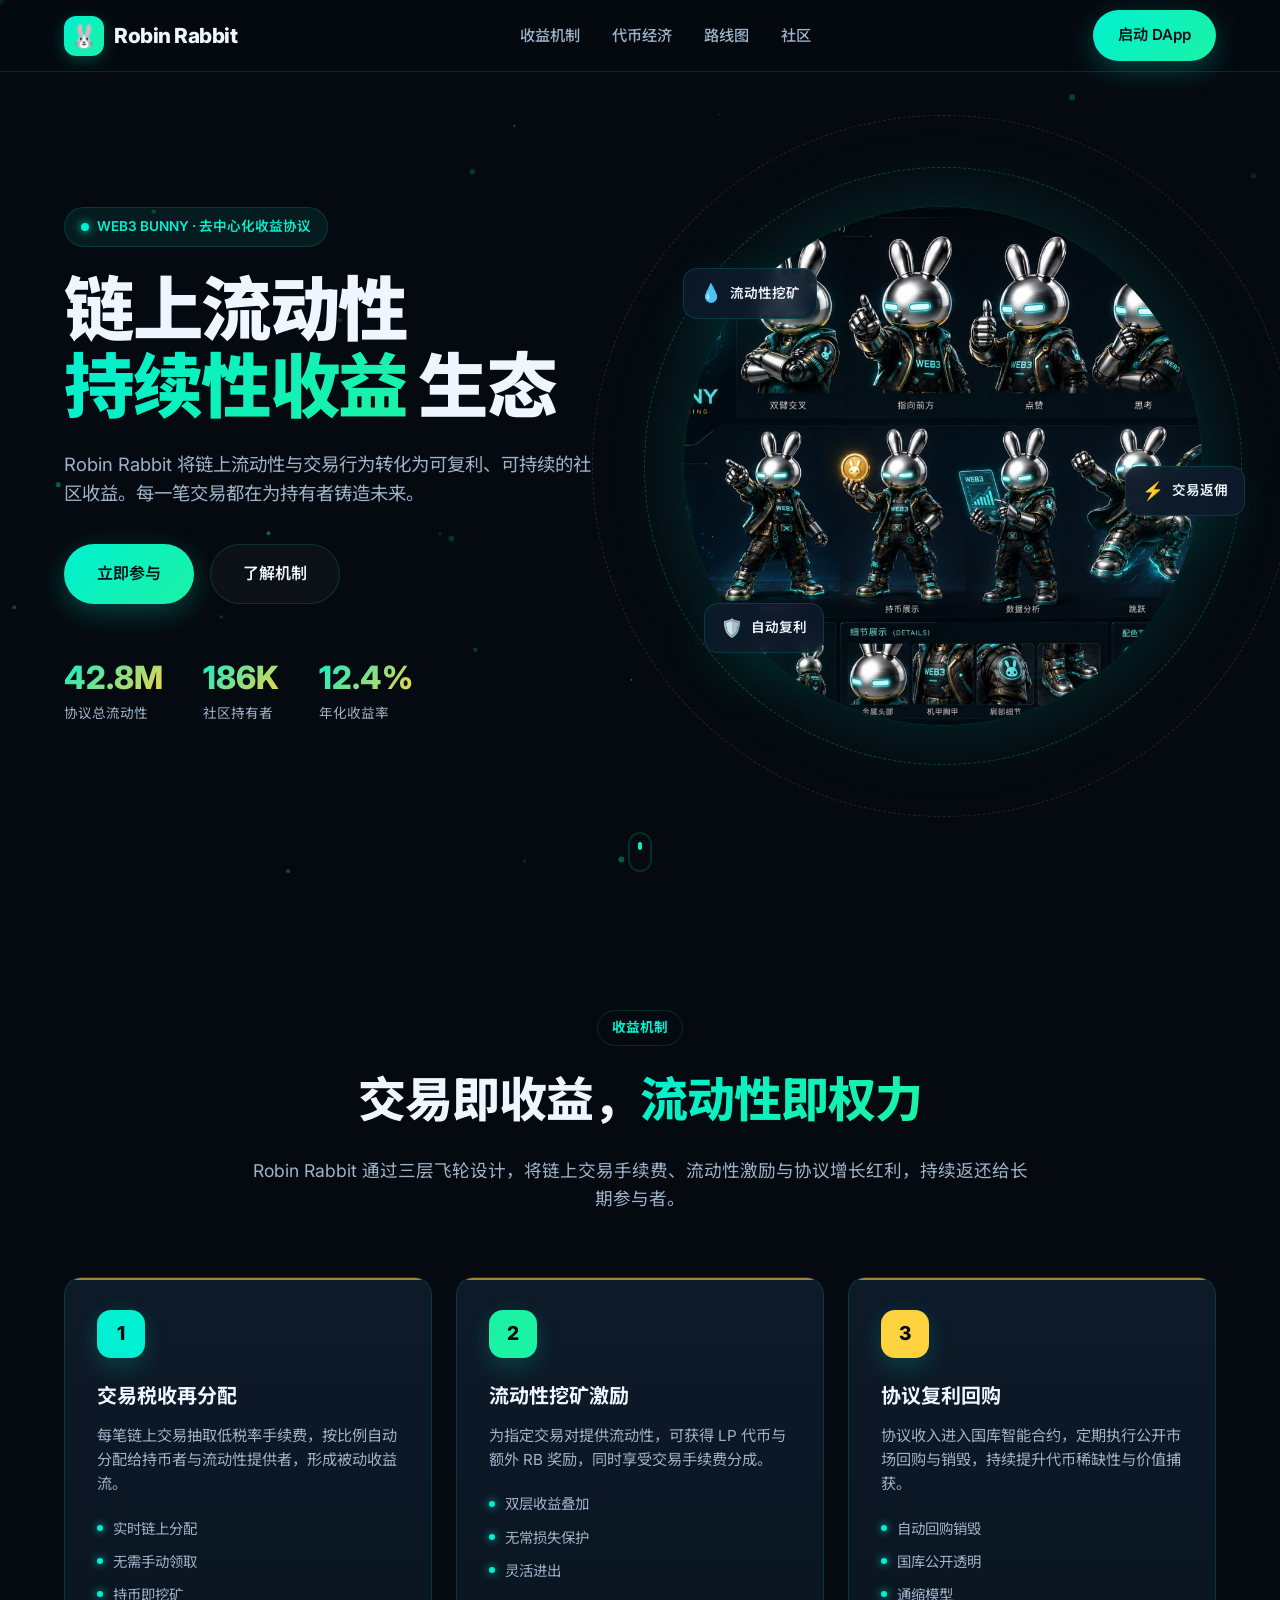
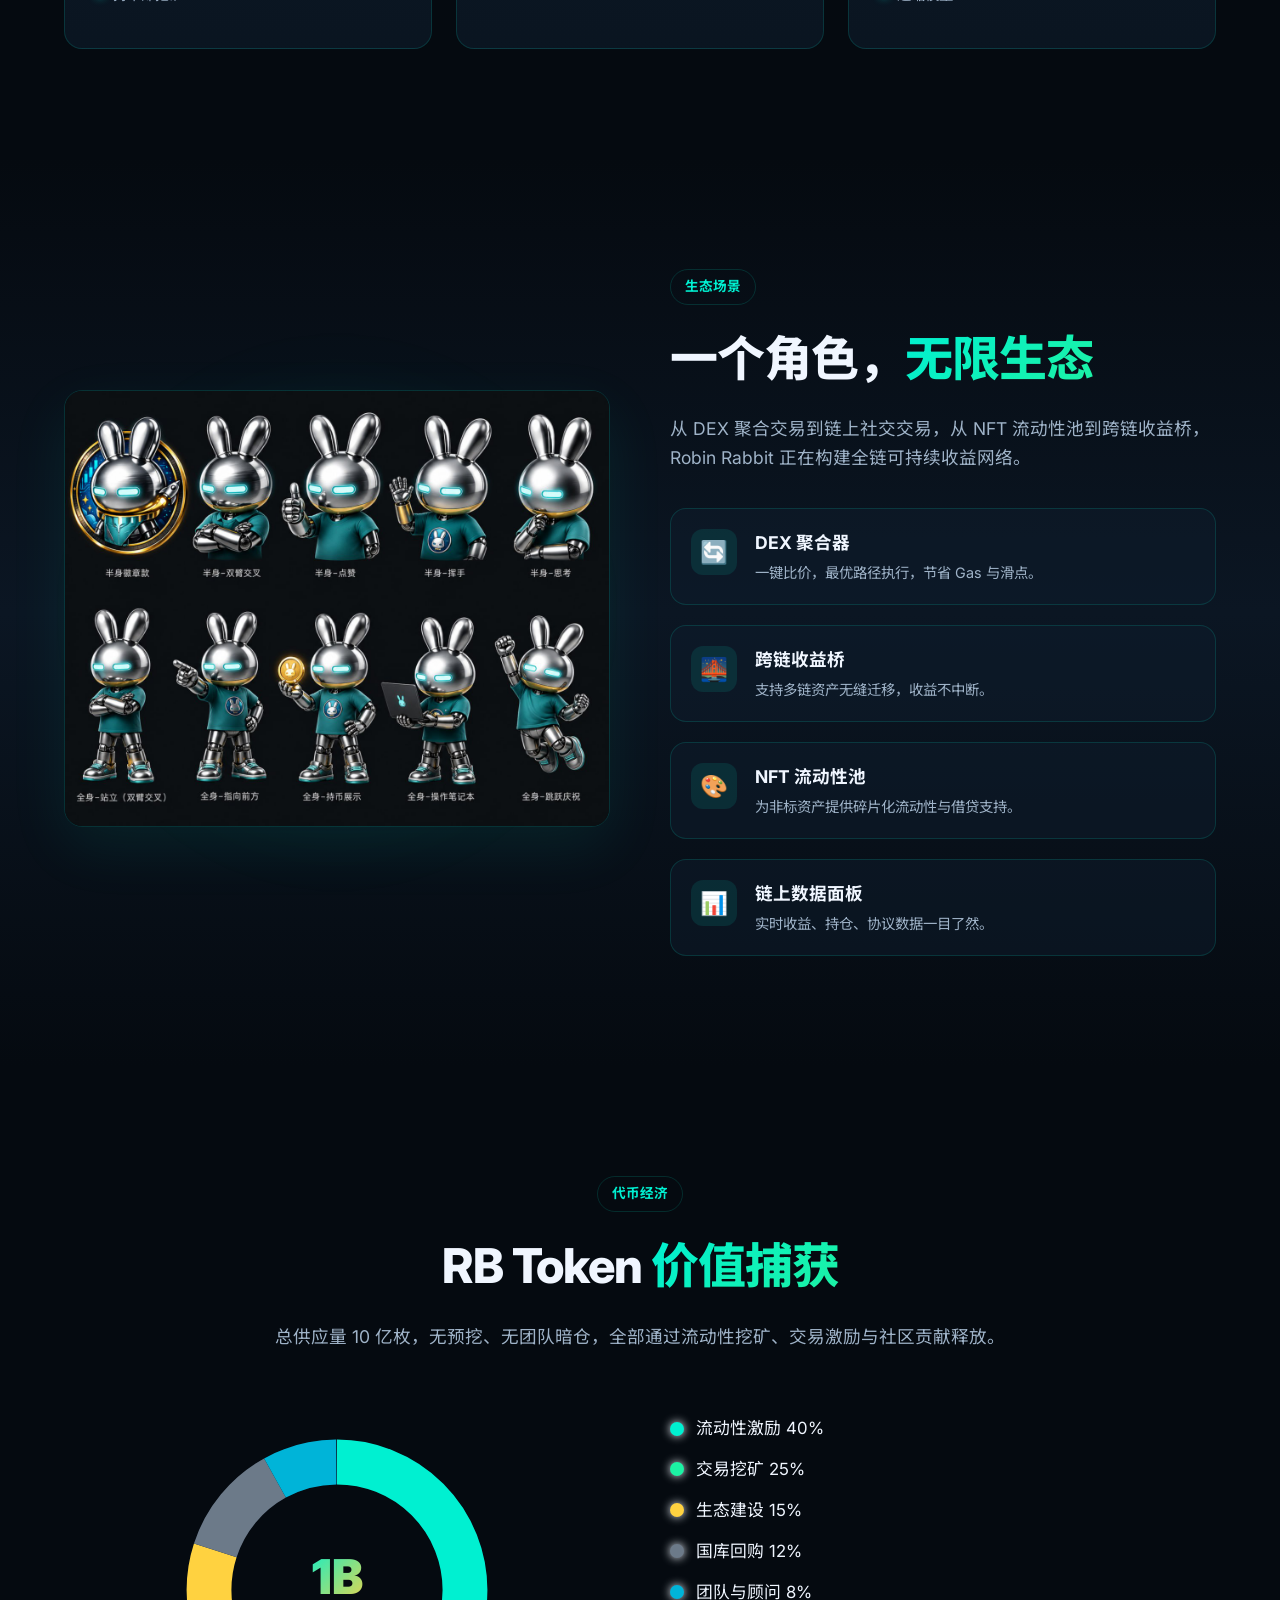
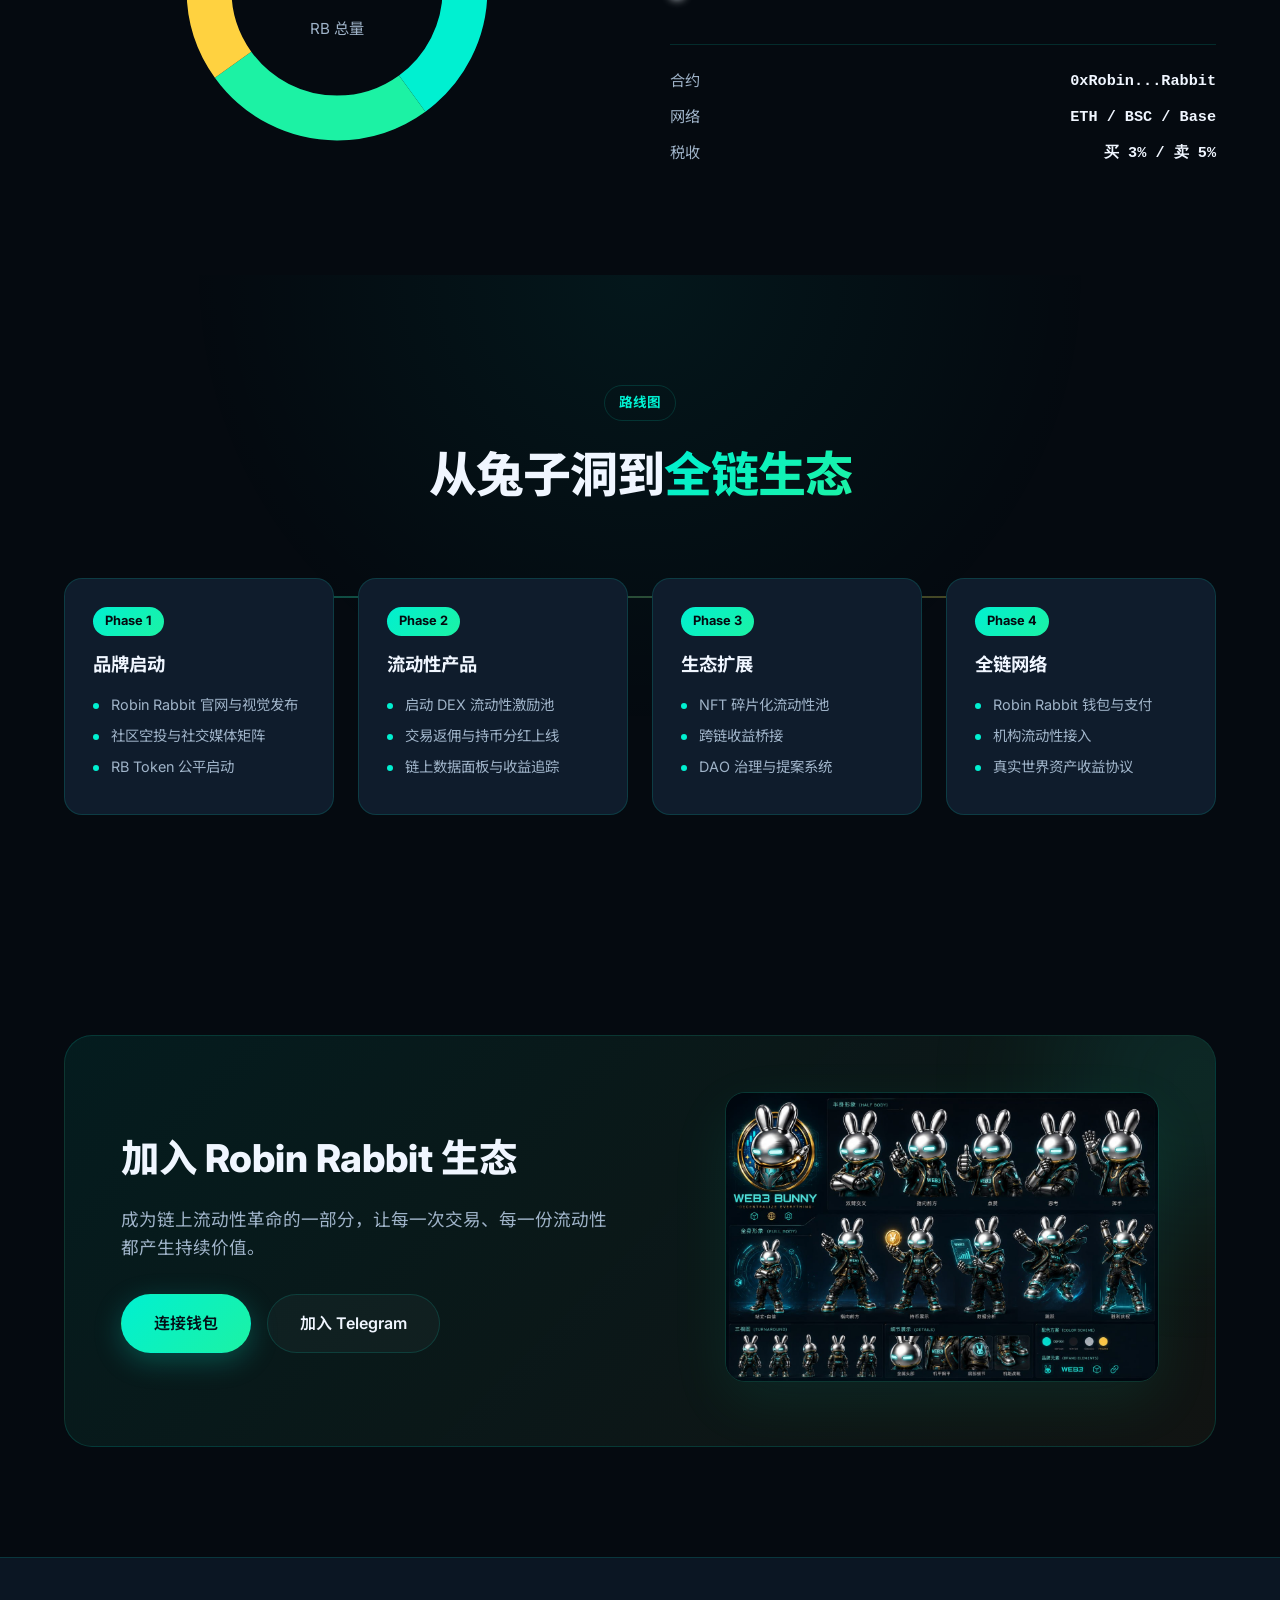
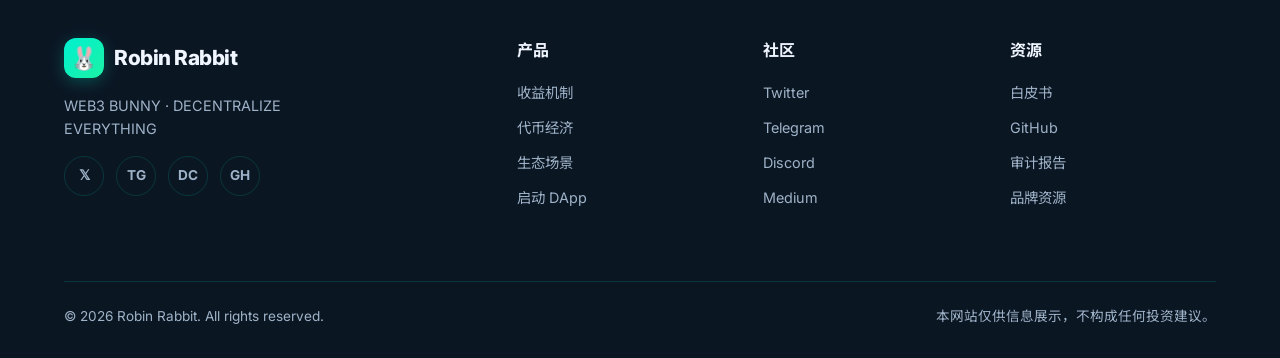
==== commit fc164efe: "Revert "根据项目亮点文案重写首页：新增项目介绍、PMM 机制、1.7x 收益、价值分配、60 天释放、保护价、价值回流与用户价值板块" This reverts commit ff57816c" ====
--- a/index.html
+++ b/index.html
@@ -3,16 +3,18 @@
 <head>
   <meta charset="UTF-8" />
   <meta name="viewport" content="width=device-width, initial-scale=1.0" />
-  <title>Robin Rabbit | 协议化做市生态平台</title>
-  <meta name="description" content="Robin Rabbit 是由 Robin Labs 打造的新一代 DeFi 协议化做市生态平台，部署于 BNB Chain，通过 PMM、智能价值分配、60 天线性释放与保护价机制，构建可持续链上流动性收益协议。" />
+  <title>Robin Rabbit | 链上流动性与持续性收益生态</title>
+  <meta name="description" content="Robin Rabbit 是基于链上流动性与交易生态的持续性收益机制，让每一笔交易都为社区创造复利价值。" />
   <link rel="preconnect" href="https://fonts.googleapis.com" />
   <link rel="preconnect" href="https://fonts.gstatic.com" crossorigin />
   <link href="https://fonts.googleapis.com/css2?family=Inter:wght@400;500;600;700;800&family=Noto+Sans+SC:wght@400;500;700;900&display=swap" rel="stylesheet" />
   <link rel="stylesheet" href="styles.css" />
 </head>
 <body>
+  <!-- Background particles canvas -->
   <canvas id="bg-canvas"></canvas>
 
+  <!-- Navigation -->
   <nav class="navbar" id="navbar">
     <div class="container nav-inner">
       <a class="brand" href="#" aria-label="Robin Rabbit 首页">
@@ -23,69 +25,65 @@
         <span></span><span></span><span></span>
       </button>
       <ul class="nav-links" id="nav-links">
-        <li><a href="#about">项目介绍</a></li>
-        <li><a href="#mechanism">核心机制</a></li>
-        <li><a href="#distribution">价值分配</a></li>
-        <li><a href="#release">释放与保护价</a></li>
+        <li><a href="#mechanism">收益机制</a></li>
+        <li><a href="#tokenomics">代币经济</a></li>
+        <li><a href="#roadmap">路线图</a></li>
         <li><a href="#community">社区</a></li>
       </ul>
       <a class="btn btn-primary nav-cta" href="#cta">启动 DApp</a>
     </div>
   </nav>
 
-  <!-- Hero -->
+  <!-- Hero Section -->
   <header class="hero" id="hero">
     <div class="container hero-grid">
       <div class="hero-copy">
         <div class="badge reveal">
           <span class="badge-dot"></span>
-          <span>Robin Labs · BNB Chain · DeFi 协议化做市生态</span>
+          <span>WEB3 BUNNY · 去中心化收益协议</span>
         </div>
         <h1 class="hero-title reveal">
-          重新定义
-          <span class="text-gradient">链上流动性</span>
-          参与方式
+          链上流动性<br />
+          <span class="text-gradient">持续性收益</span> 生态
         </h1>
         <p class="hero-subtitle reveal">
-          Robin Rabbit 是由 Robin Labs 打造的新一代 DeFi 协议化做市生态平台。我们不取代 AMM，而是在 AMM 之上构建全新协议层，通过 PMM、智能价值分配与保护价机制，让链上流动性收益更透明、高效、可持续。
+          Robin Rabbit 将链上流动性与交易行为转化为可复利、可持续的社区收益。每一笔交易都在为持有者铸造未来。
         </p>
         <div class="hero-actions reveal">
           <a class="btn btn-primary btn-lg" href="#cta">立即参与</a>
           <a class="btn btn-outline btn-lg" href="#mechanism">了解机制</a>
         </div>
-
         <div class="hero-stats reveal">
           <div class="stat">
-            <span class="stat-value" data-target="1.7" data-suffix="×">0</span>
-            <span class="stat-label">协议收益额度</span>
+            <span class="stat-value" data-target="42.8" data-suffix="M">0</span>
+            <span class="stat-label">协议总流动性</span>
           </div>
           <div class="stat">
-            <span class="stat-value" data-target="60" data-suffix="天">0</span>
-            <span class="stat-label">线性释放</span>
+            <span class="stat-value" data-target="186" data-suffix="K">0</span>
+            <span class="stat-label">社区持有者</span>
           </div>
           <div class="stat">
-            <span class="stat-value" data-target="100" data-suffix="%">0</span>
-            <span class="stat-label">智能合约执行</span>
-          </div>
-        </div>
-      </div>
-
+            <span class="stat-value" data-target="12.4" data-suffix="%">0</span>
+            <span class="stat-label">年化收益率</span>
+          </div>
+        </div>
+      </div>
       <div class="hero-visual reveal">
         <div class="mascot-ring">
           <img src="assets/robin-rabbit-styleguide.jpg" alt="Robin Rabbit Web3 兔子形象" class="mascot-main" />
           <div class="orbit orbit-1" aria-hidden="true"></div>
           <div class="orbit orbit-2" aria-hidden="true"></div>
           <div class="floating-card float-1">
-            <span class="fc-icon">⚙️</span>
-            <span>PMM 协议做市</span>
+            <span class="fc-icon">💧</span>
+            <span>流动性挖矿</span>
           </div>
           <div class="floating-card float-2">
+            <span class="fc-icon">⚡</span>
+            <span>交易返佣</span>
+          </div>
+          <div class="floating-card float-3">
             <span class="fc-icon">🛡️</span>
-            <span>保护价兑现</span>
-          </div>
-          <div class="floating-card float-3">
-            <span class="fc-icon">♻️</span>
-            <span>价值回流闭环</span>
+            <span>自动复利</span>
           </div>
         </div>
       </div>
@@ -95,358 +93,192 @@
     </div>
   </header>
 
-  <!-- About -->
-  <section class="section about" id="about">
-    <div class="container">
-      <div class="about-grid">
-        <div class="about-visual reveal">
-          <img src="assets/robin-rabbit-poses.jpg" alt="Robin Rabbit 多种姿态" />
-          <div class="glow-backdrop"></div>
-        </div>
-        <div class="about-copy">
-          <span class="section-tag reveal">项目介绍</span>
-          <h2 class="section-title reveal">
-            AMM 之上，<span class="text-gradient">全新协议层</span>
-          </h2>
-          <p class="reveal">
-            <strong>Robin Rabbit</strong> 并非取代传统 AMM，而是在 AMM 之上构建全新的协议层，通过重构用户参与方式、收益分配机制与价值流转路径，让用户以更加透明、高效、可持续的方式参与链上流动性生态。
-          </p>
-          <div class="about-points reveal">
-            <div class="about-point">
-              <div class="ap-icon">🔗</div>
-              <div>
-                <h4>部署于 BNB Chain</h4>
-                <p>首个核心协议选择 BNB Chain，兼顾性能、成本与生态扩展性。</p>
-              </div>
-            </div>
-            <div class="about-point">
-              <div class="ap-icon">🤝</div>
-              <div>
-                <h4>与 AMM 协同</h4>
-                <p>AMM 负责价格发现，Robin Rabbit 负责协议参与、收益计算与价值结算。</p>
-              </div>
-            </div>
-            <div class="about-point">
-              <div class="ap-icon">📜</div>
-              <div>
-                <h4>智能合约驱动</h4>
-                <p>所有资金 100% 自动买入代币，形成真实链上买盘，实现协议与市场同步增长。</p>
-              </div>
-            </div>
-          </div>
-        </div>
-      </div>
-    </div>
-  </section>
-
-  <!-- Core Mechanisms -->
+  <!-- Mechanism Section -->
   <section class="section mechanism" id="mechanism">
     <div class="container">
       <div class="section-header reveal">
-        <span class="section-tag">核心机制</span>
-        <h2 class="section-title">五大创新，<span class="text-gradient">重塑 DeFi 增长飞轮</span></h2>
-        <p class="section-desc">从协议化做市到保护价兑现，每一个机制都围绕「可持续价值增长」与「用户资产安全」设计。</p>
-      </div>
-
+        <span class="section-tag">收益机制</span>
+        <h2 class="section-title">交易即收益，<span class="text-gradient">流动性即权力</span></h2>
+        <p class="section-desc">Robin Rabbit 通过三层飞轮设计，将链上交易手续费、流动性激励与协议增长红利，持续返还给长期参与者。</p>
+      </div>
       <div class="mechanism-grid">
         <article class="mech-card reveal">
           <div class="mech-icon" style="--accent:#00F0D1">1</div>
-          <h3>协议化做市（PMM）</h3>
-          <p>创新推出 <strong>PMM（Protocol Market Maker）协议化做市模型</strong>。AMM 负责市场价格发现，Robin Rabbit 负责协议参与、收益计算与价值结算。</p>
+          <h3>交易税收再分配</h3>
+          <p>每笔链上交易抽取低税率手续费，按比例自动分配给持币者与流动性提供者，形成被动收益流。</p>
           <ul class="mech-list">
-            <li>所有资金 100% 自动买入代币</li>
-            <li>形成真实链上买盘</li>
-            <li>协议与市场同步增长</li>
+            <li>实时链上分配</li>
+            <li>无需手动领取</li>
+            <li>持币即挖矿</li>
           </ul>
         </article>
-
         <article class="mech-card reveal">
           <div class="mech-icon" style="--accent:#1CF2A4">2</div>
-          <h3>1.7× 收益额度机制</h3>
-          <p>基于 <strong>AMM 2× 映射系数 × 85% 交互池比例</strong>，用户可获得 <strong>1.7 倍协议收益额度</strong>，且收益额度与二级市场价格波动隔离。</p>
+          <h3>流动性挖矿激励</h3>
+          <p>为指定交易对提供流动性，可获得 LP 代币与额外 RB 奖励，同时享受交易手续费分成。</p>
           <ul class="mech-list">
-            <li>AMM 2× 映射系数</li>
-            <li>85% 交互池比例</li>
-            <li>降低短期行情对收益的影响</li>
+            <li>双层收益叠加</li>
+            <li>无常损失保护</li>
+            <li>灵活进出</li>
           </ul>
         </article>
-
         <article class="mech-card reveal">
           <div class="mech-icon" style="--accent:#FFD240">3</div>
-          <h3>智能价值分配</h3>
-          <p>每次协议参与资金自动完成价值分配：85% 进入协议交互池，12% 进入十五层社区激励池，3% 进入生态贡献池。</p>
+          <h3>协议复利回购</h3>
+          <p>协议收入进入国库智能合约，定期执行公开市场回购与销毁，持续提升代币稀缺性与价值捕获。</p>
           <ul class="mech-list">
-            <li>85% 交互池：收益兑现与流动性承接</li>
-            <li>12% 十五层社区激励池：逐层释放</li>
-            <li>3% 生态贡献池：复投与长期建设</li>
+            <li>自动回购销毁</li>
+            <li>国库公开透明</li>
+            <li>通缩模型</li>
           </ul>
         </article>
-
-        <article class="mech-card reveal">
-          <div class="mech-icon" style="--accent:#00B4D8">4</div>
-          <h3>60 天线性释放机制</h3>
-          <p>采用 <strong>Time-based Release</strong> 时间释放模型，收益按照 60 天线性释放，每日释放约 2.83%，避免集中兑现压力。</p>
-          <ul class="mech-list">
-            <li>60 天线性释放，每日约 2.83%</li>
-            <li>流动性持续增长</li>
-            <li>社区共识稳定增强</li>
-          </ul>
-        </article>
-
-        <article class="mech-card reveal">
-          <div class="mech-icon" style="--accent:#6C7A89">5</div>
-          <h3>保护价兑现机制</h3>
-          <p>引入 <strong>Protection Price（保护价）</strong>：<strong>保护价 = Max（当前价格，1 小时前价格）</strong>，有效降低恶意砸盘、闪电贷与价格操纵风险。</p>
-          <ul class="mech-list">
-            <li>Max（当前价，1 小时前价格）</li>
-            <li>抵御恶意砸盘与闪电贷</li>
-            <li>提升协议稳定性与资产安全</li>
-          </ul>
-        </article>
-
-        <article class="mech-card reveal">
-          <div class="mech-icon" style="--accent:#FFD240">6</div>
-          <h3>完整价值回流闭环</h3>
-          <p>交易产生 1% 交易税与 5% 盈利税，全部回流协议生态，用于协议建设、市场推广、社区激励、NFT 生态与流动性增强。</p>
-          <ul class="mech-list">
-            <li>1% 交易税 + 5% 盈利税</li>
-            <li>全部回流生态建设</li>
-            <li>形成价值飞轮闭环</li>
-          </ul>
-        </article>
-      </div>
-    </div>
-  </section>
-
-  <!-- Value Distribution -->
-  <section class="section distribution" id="distribution">
+      </div>
+    </div>
+  </section>
+
+  <!-- Ecosystem Section -->
+  <section class="section ecosystem" id="ecosystem">
+    <div class="container">
+      <div class="ecosystem-grid">
+        <div class="ecosystem-visual reveal">
+          <img src="assets/robin-rabbit-poses.jpg" alt="Robin Rabbit 多种姿态" />
+          <div class="glow-backdrop"></div>
+        </div>
+        <div class="ecosystem-copy">
+          <span class="section-tag reveal">生态场景</span>
+          <h2 class="section-title reveal">一个角色，<span class="text-gradient">无限生态</span></h2>
+          <p class="section-desc reveal">从 DEX 聚合交易到链上社交交易，从 NFT 流动性池到跨链收益桥，Robin Rabbit 正在构建全链可持续收益网络。</p>
+          <div class="feature-list">
+            <div class="feature-item reveal">
+              <div class="feature-icon">🔄</div>
+              <div>
+                <h4>DEX 聚合器</h4>
+                <p>一键比价，最优路径执行，节省 Gas 与滑点。</p>
+              </div>
+            </div>
+            <div class="feature-item reveal">
+              <div class="feature-icon">🌉</div>
+              <div>
+                <h4>跨链收益桥</h4>
+                <p>支持多链资产无缝迁移，收益不中断。</p>
+              </div>
+            </div>
+            <div class="feature-item reveal">
+              <div class="feature-icon">🎨</div>
+              <div>
+                <h4>NFT 流动性池</h4>
+                <p>为非标资产提供碎片化流动性与借贷支持。</p>
+              </div>
+            </div>
+            <div class="feature-item reveal">
+              <div class="feature-icon">📊</div>
+              <div>
+                <h4>链上数据面板</h4>
+                <p>实时收益、持仓、协议数据一目了然。</p>
+              </div>
+            </div>
+          </div>
+        </div>
+      </div>
+    </div>
+  </section>
+
+  <!-- Tokenomics Section -->
+  <section class="section tokenomics" id="tokenomics">
     <div class="container">
       <div class="section-header reveal">
-        <span class="section-tag">价值分配</span>
-        <h2 class="section-title">每次参与，<span class="text-gradient">智能合约自动分配</span></h2>
-        <p class="section-desc">资金流向公开透明、链上可验证，每一次协议参与都按照既定比例完成价值分配。</p>
-      </div>
-
-      <div class="distribution-grid">
-        <div class="distribution-card large reveal">
-          <div class="dist-percent">85%</div>
-          <h3>协议交互池</h3>
-          <p>用于后续收益兑现与流动性承接，是协议持续运行的核心资金池。</p>
-          <div class="dist-bar" style="--width:85%; --color:#00F0D1"></div>
-        </div>
-        <div class="distribution-card reveal">
-          <div class="dist-percent">12%</div>
-          <h3>十五层社区激励池</h3>
-          <p>满足任一解锁条件即可逐层释放奖励，持续激励生态增长。</p>
-          <div class="dist-bar" style="--width:12%; --color:#FFD240"></div>
-        </div>
-        <div class="distribution-card reveal">
-          <div class="dist-percent">3%</div>
-          <h3>生态贡献池</h3>
-          <p>用于复投激励、社区建设、长期贡献者奖励及生态发展。</p>
-          <div class="dist-bar" style="--width:3%; --color:#1CF2A4"></div>
-        </div>
-      </div>
-    </div>
-  </section>
-
-  <!-- Release & Protection -->
-  <section class="section release" id="release">
-    <div class="container">
-      <div class="release-grid">
-        <div class="release-block reveal">
-          <span class="section-tag">Time-based Release</span>
-          <h2 class="section-title">
-            60 天线性释放
-            <span class="text-gradient">时间换空间</span>
-          </h2>
-          <p>收益按照 60 天线性释放，每日释放约 2.83%，有效避免集中兑现带来的市场压力，使流动性持续增长、社区共识不断增强、协议价值稳定释放。</p>
-          <div class="release-progress">
-            <div class="progress-labels">
-              <span>第 1 天</span>
-              <span>第 30 天</span>
-              <span>第 60 天</span>
-            </div>
-            <div class="progress-track">
-              <div class="progress-fill" data-width="100%"></div>
-            </div>
-            <div class="progress-notes">
-              <div class="progress-note">
-                <span class="note-dot" style="background:#00F0D1"></span>
-                <span>每日释放约 2.83%</span>
-              </div>
-              <div class="progress-note">
-                <span class="note-dot" style="background:#FFD240"></span>
-                <span>60 天完全释放</span>
-              </div>
-            </div>
-          </div>
-        </div>
-
-        <div class="release-block protection reveal">
-          <span class="section-tag">Protection Price</span>
-          <h2 class="section-title">
-            保护价兑现
-            <span class="text-gradient">抵御极端行情</span>
-          </h2>
-          <p>兑现价格计算方式：</p>
-          <div class="formula-card">
-            <span class="formula">保护价 = Max（当前价格，1 小时前价格）</span>
-          </div>
-          <ul class="protection-list">
-            <li><span>🛡️</span> 降低恶意砸盘影响</li>
-            <li><span>⚡</span> 抵御闪电贷攻击</li>
-            <li><span>📉</span> 防止短时价格操纵</li>
-            <li><span>🔒</span> 抑制恶意套利行为</li>
-          </ul>
-        </div>
-      </div>
-    </div>
-  </section>
-
-  <!-- Value Loop -->
-  <section class="section value-loop" id="loop">
+        <span class="section-tag">代币经济</span>
+        <h2 class="section-title">RB Token <span class="text-gradient">价值捕获</span></h2>
+        <p class="section-desc">总供应量 10 亿枚，无预挖、无团队暗仓，全部通过流动性挖矿、交易激励与社区贡献释放。</p>
+      </div>
+      <div class="tokenomics-grid">
+        <div class="token-chart reveal">
+          <div class="ring-chart" aria-label="RB 代币分配：流动性 40%，交易激励 25%，生态建设 15%，国库回购 12%，团队 8%">
+            <svg viewBox="0 0 200 200" class="chart-svg">
+              <circle cx="100" cy="100" r="80" fill="none" stroke="#0b1623" stroke-width="28" />
+              <circle cx="100" cy="100" r="80" fill="none" stroke="#00F0D1" stroke-width="28" stroke-dasharray="201 503" stroke-dashoffset="0" />
+              <circle cx="100" cy="100" r="80" fill="none" stroke="#1CF2A4" stroke-width="28" stroke-dasharray="126 503" stroke-dashoffset="-201" />
+              <circle cx="100" cy="100" r="80" fill="none" stroke="#FFD240" stroke-width="28" stroke-dasharray="75 503" stroke-dashoffset="-327" />
+              <circle cx="100" cy="100" r="80" fill="none" stroke="#6C7A89" stroke-width="28" stroke-dasharray="60 503" stroke-dashoffset="-402" />
+              <circle cx="100" cy="100" r="80" fill="none" stroke="#00B4D8" stroke-width="28" stroke-dasharray="40 503" stroke-dashoffset="-462" />
+            </svg>
+            <div class="ring-center">
+              <span class="rc-value">1B</span>
+              <span class="rc-label">RB 总量</span>
+            </div>
+          </div>
+        </div>
+        <div class="token-legend reveal">
+          <div class="legend-item"><span class="legend-dot" style="background:#00F0D1"></span><span>流动性激励 40%</span></div>
+          <div class="legend-item"><span class="legend-dot" style="background:#1CF2A4"></span><span>交易挖矿 25%</span></div>
+          <div class="legend-item"><span class="legend-dot" style="background:#FFD240"></span><span>生态建设 15%</span></div>
+          <div class="legend-item"><span class="legend-dot" style="background:#6C7A89"></span><span>国库回购 12%</span></div>
+          <div class="legend-item"><span class="legend-dot" style="background:#00B4D8"></span><span>团队与顾问 8%</span></div>
+          <div class="token-info">
+            <div class="info-row"><span>合约</span><span>0xRobin...Rabbit</span></div>
+            <div class="info-row"><span>网络</span><span>ETH / BSC / Base</span></div>
+            <div class="info-row"><span>税收</span><span>买 3% / 卖 5%</span></div>
+          </div>
+        </div>
+      </div>
+    </div>
+  </section>
+
+  <!-- Roadmap Section -->
+  <section class="section roadmap" id="roadmap">
     <div class="container">
       <div class="section-header reveal">
-        <span class="section-tag">价值回流闭环</span>
-        <h2 class="section-title">
-          参与 → 做市 → 收益 → 释放 → 兑现 → 回流 → 增长
-        </h2>
-      </div>
-
-      <div class="loop-diagram reveal">
-        <div class="loop-step"><span class="loop-icon">🤝</span><span>参与</span></div>
-        <div class="loop-arrow" aria-hidden="true">➜</div>
-        <div class="loop-step"><span class="loop-icon">⚙️</span><span>做市</span></div>
-        <div class="loop-arrow" aria-hidden="true">➜</div>
-        <div class="loop-step"><span class="loop-icon">💰</span><span>收益</span></div>
-        <div class="loop-arrow" aria-hidden="true">➜</div>
-        <div class="loop-step"><span class="loop-icon">📅</span><span>释放</span></div>
-        <div class="loop-arrow" aria-hidden="true">➜</div>
-        <div class="loop-step"><span class="loop-icon">🛡️</span><span>兑现</span></div>
-        <div class="loop-arrow" aria-hidden="true">➜</div>
-        <div class="loop-step"><span class="loop-icon">♻️</span><span>回流</span></div>
-        <div class="loop-arrow" aria-hidden="true">➜</div>
-        <div class="loop-step"><span class="loop-icon">🚀</span><span>增长</span></div>
-      </div>
-
-      <div class="taxes-grid reveal">
-        <div class="tax-card">
-          <div class="tax-percent">1%</div>
-          <div class="tax-name">交易税</div>
-          <p>全部回流协议生态，用于持续建设与市场推广。</p>
-        </div>
-        <div class="tax-card">
-          <div class="tax-percent">5%</div>
-          <div class="tax-name">盈利税</div>
-          <p>用于社区激励、创世 NFT、品牌发展与流动性增强。</p>
-        </div>
-      </div>
-    </div>
-  </section>
-
-  <!-- User Value -->
-  <section class="section user-value" id="value">
-    <div class="container">
-      <div class="section-header reveal">
-        <span class="section-tag">用户价值</span>
-        <h2 class="section-title">加入 Robin Rabbit，<span class="text-gradient">你将获得</span></h2>
-      </div>
-
-      <div class="value-grid">
-        <div class="value-item reveal">
-          <span class="value-check">✅</span>
-          <div>
-            <h3>1.7× 协议收益额度</h3>
-            <p>收益与市场波动相对隔离，降低短期行情干扰。</p>
-          </div>
-        </div>
-        <div class="value-item reveal">
-          <span class="value-check">✅</span>
-          <div>
-            <h3>15 层社区奖励体系</h3>
-            <p>满足条件逐层解锁，激励更加丰富多元。</p>
-          </div>
-        </div>
-        <div class="value-item reveal">
-          <span class="value-check">✅</span>
-          <div>
-            <h3>60 天线性释放机制</h3>
-            <p>降低集中兑现压力，流动性稳步增长。</p>
-          </div>
-        </div>
-        <div class="value-item reveal">
-          <span class="value-check">✅</span>
-          <div>
-            <h3>保护价兑现机制</h3>
-            <p>有效应对极端市场行情，保障资产安全。</p>
-          </div>
-        </div>
-        <div class="value-item reveal">
-          <span class="value-check">✅</span>
-          <div>
-            <h3>交易税与盈利税持续回流</h3>
-            <p>不断增强协议价值与社区长期收益。</p>
-          </div>
-        </div>
-        <div class="value-item reveal">
-          <span class="value-check">✅</span>
-          <div>
-            <h3>全链上智能合约执行</h3>
-            <p>公开透明、可验证、无需信任第三方。</p>
-          </div>
-        </div>
-      </div>
-    </div>
-  </section>
-
-  <!-- Core Advantages -->
-  <section class="section advantages" id="advantages">
-    <div class="container">
-      <div class="section-header reveal">
-        <span class="section-tag">核心优势</span>
-        <h2 class="section-title">
-          不是重新定义交易，而是重新定义
-          <span class="text-gradient">链上流动性参与方式</span>
-        </h2>
-      </div>
-
-      <div class="advantages-grid reveal">
-        <div class="advantage-card">
-          <div class="adv-icon">⚙️</div>
-          <h3>PMM 协议化做市</h3>
-        </div>
-        <div class="advantage-card">
-          <div class="adv-icon">🧠</div>
-          <h3>智能价值分配</h3>
-        </div>
-        <div class="advantage-card">
-          <div class="adv-icon">🛡️</div>
-          <h3>收益隔离保护</h3>
-        </div>
-        <div class="advantage-card">
-          <div class="adv-icon">📉</div>
-          <h3>保护价机制</h3>
-        </div>
-        <div class="advantage-card">
-          <div class="adv-icon">♻️</div>
-          <h3>持续价值回流</h3>
-        </div>
-      </div>
-
-      <p class="advantages-summary reveal">
-        通过 <strong>PMM 协议化做市 + 智能价值分配 + 收益隔离 + 保护价机制 + 持续价值回流</strong> 五大创新，Robin Rabbit 构建一个更加透明、安全、高效、可持续的 DeFi 增长生态。
-      </p>
-    </div>
-  </section>
-
-  <!-- CTA -->
+        <span class="section-tag">路线图</span>
+        <h2 class="section-title">从兔子洞到<span class="text-gradient">全链生态</span></h2>
+      </div>
+      <div class="roadmap-timeline">
+        <div class="roadmap-item reveal">
+          <span class="rm-phase">Phase 1</span>
+          <h3>品牌启动</h3>
+          <ul>
+            <li>Robin Rabbit 官网与视觉发布</li>
+            <li>社区空投与社交媒体矩阵</li>
+            <li>RB Token 公平启动</li>
+          </ul>
+        </div>
+        <div class="roadmap-item reveal">
+          <span class="rm-phase">Phase 2</span>
+          <h3>流动性产品</h3>
+          <ul>
+            <li>启动 DEX 流动性激励池</li>
+            <li>交易返佣与持币分红上线</li>
+            <li>链上数据面板与收益追踪</li>
+          </ul>
+        </div>
+        <div class="roadmap-item reveal">
+          <span class="rm-phase">Phase 3</span>
+          <h3>生态扩展</h3>
+          <ul>
+            <li>NFT 碎片化流动性池</li>
+            <li>跨链收益桥接</li>
+            <li>DAO 治理与提案系统</li>
+          </ul>
+        </div>
+        <div class="roadmap-item reveal">
+          <span class="rm-phase">Phase 4</span>
+          <h3>全链网络</h3>
+          <ul>
+            <li>Robin Rabbit 钱包与支付</li>
+            <li>机构流动性接入</li>
+            <li>真实世界资产收益协议</li>
+          </ul>
+        </div>
+      </div>
+    </div>
+  </section>
+
+  <!-- CTA Section -->
   <section class="section cta" id="cta">
     <div class="container">
       <div class="cta-card reveal">
         <div class="cta-copy">
           <h2>加入 Robin Rabbit 生态</h2>
-          <p>成为链上流动性革命的一部分，体验透明、安全、可持续的 DeFi 协议化做市收益。</p>
+          <p>成为链上流动性革命的一部分，让每一次交易、每一份流动性都产生持续价值。</p>
           <div class="cta-actions">
             <a class="btn btn-primary btn-lg" href="#" target="_blank">连接钱包</a>
             <a class="btn btn-outline btn-lg" href="https://t.me/" target="_blank">加入 Telegram</a>
@@ -459,7 +291,7 @@
     </div>
   </section>
 
-  <!-- Footer -->
+  <!-- Community / Footer -->
   <footer class="footer" id="community">
     <div class="container">
       <div class="footer-grid">
@@ -468,7 +300,7 @@
             <span class="brand-logo">🐰</span>
             <span class="brand-text">Robin Rabbit</span>
           </a>
-          <p>Robin Labs 打造的新一代 DeFi 协议化做市生态平台。</p>
+          <p>WEB3 BUNNY · DECENTRALIZE EVERYTHING</p>
           <div class="social-links">
             <a href="#" aria-label="Twitter">𝕏</a>
             <a href="#" aria-label="Telegram">TG</a>
@@ -477,10 +309,10 @@
           </div>
         </div>
         <div class="footer-links">
-          <h4>协议</h4>
-          <a href="#about">项目介绍</a>
-          <a href="#mechanism">核心机制</a>
-          <a href="#distribution">价值分配</a>
+          <h4>产品</h4>
+          <a href="#mechanism">收益机制</a>
+          <a href="#tokenomics">代币经济</a>
+          <a href="#ecosystem">生态场景</a>
           <a href="#cta">启动 DApp</a>
         </div>
         <div class="footer-links">
--- a/styles.css
+++ b/styles.css
@@ -350,16 +350,16 @@
   box-shadow: 0 0 8px var(--primary);
 }
 
-/* About */
-.about { background: linear-gradient(180deg, var(--bg), var(--bg-soft), var(--bg)); }
-.about-grid {
+/* Ecosystem */
+.ecosystem { background: linear-gradient(180deg, var(--bg), var(--bg-soft), var(--bg)); }
+.ecosystem-grid {
   display: grid;
   grid-template-columns: 1fr 1fr;
   gap: 60px;
   align-items: center;
 }
-.about-visual { position: relative; }
-.about-visual img {
+.ecosystem-visual { position: relative; }
+.ecosystem-visual img {
   width: 100%;
   border-radius: var(--radius);
   border: 1px solid var(--border);
@@ -367,9 +367,18 @@
   position: relative;
   z-index: 2;
 }
-.about-copy p { color: var(--text-muted); font-size: 1.05rem; margin-bottom: 36px; }
-.about-points { display: grid; gap: 18px; }
-.about-point {
+.glow-backdrop {
+  position: absolute;
+  inset: -40px;
+  background: radial-gradient(circle, rgba(0, 240, 209, 0.15), transparent 60%);
+  z-index: 1;
+  filter: blur(40px);
+  pointer-events: none;
+}
+.ecosystem-copy .section-title { margin-bottom: 18px; }
+.ecosystem-copy .section-desc { margin-bottom: 36px; }
+.feature-list { display: grid; gap: 20px; }
+.feature-item {
   display: flex;
   gap: 18px;
   align-items: flex-start;
@@ -379,8 +388,8 @@
   border: 1px solid var(--border);
   transition: transform 0.2s, border-color 0.2s;
 }
-.about-point:hover { transform: translateX(6px); border-color: var(--primary); }
-.ap-icon {
+.feature-item:hover { transform: translateX(6px); border-color: var(--primary); }
+.feature-icon {
   width: 46px; height: 46px;
   border-radius: 12px;
   display: grid; place-items: center;
@@ -388,246 +397,8 @@
   background: rgba(0, 240, 209, 0.1);
   flex-shrink: 0;
 }
-.about-point h4 { font-size: 1.1rem; margin-bottom: 4px; }
-.about-point p { font-size: 0.9rem; color: var(--text-muted); margin-bottom: 0; }
-
-/* Distribution */
-.distribution { background: var(--bg); }
-.distribution-grid {
-  display: grid;
-  grid-template-columns: 2fr 1fr 1fr;
-  gap: 24px;
-  align-items: stretch;
-}
-.distribution-card {
-  background: linear-gradient(180deg, rgba(15, 28, 44, 0.9), rgba(11, 22, 35, 0.9));
-  border: 1px solid var(--border);
-  border-radius: var(--radius);
-  padding: 32px;
-  position: relative;
-  overflow: hidden;
-  transition: transform 0.3s, border-color 0.3s, box-shadow 0.3s;
-  display: flex;
-  flex-direction: column;
-}
-.distribution-card:hover {
-  transform: translateY(-6px);
-  border-color: var(--primary);
-  box-shadow: 0 24px 60px rgba(0, 240, 209, 0.12);
-}
-.distribution-card h3 { font-size: 1.25rem; margin-bottom: 12px; }
-.distribution-card > p { color: var(--text-muted); font-size: 0.95rem; margin-bottom: 24px; flex-grow: 1; }
-.dist-percent {
-  font-size: 3.4rem;
-  font-weight: 900;
-  background: linear-gradient(135deg, var(--primary), var(--accent));
-  -webkit-background-clip: text;
-  background-clip: text;
-  color: transparent;
-  margin-bottom: 10px;
-  line-height: 1;
-}
-.dist-bar {
-  height: 6px;
-  border-radius: 999px;
-  background: rgba(255, 255, 255, 0.06);
-  margin-top: auto;
-  position: relative;
-  overflow: hidden;
-}
-.dist-bar::after {
-  content: '';
-  position: absolute;
-  left: 0; top: 0; bottom: 0;
-  width: var(--width, 0%);
-  background: var(--color, var(--primary));
-  border-radius: 999px;
-  box-shadow: 0 0 12px var(--color, var(--primary));
-  transition: width 1.2s ease;
-}
-
-/* Release & Protection */
-.release { background: linear-gradient(180deg, var(--bg), var(--bg-soft), var(--bg)); }
-.release-grid {
-  display: grid;
-  grid-template-columns: 1fr 1fr;
-  gap: 32px;
-}
-.release-block {
-  background: linear-gradient(180deg, rgba(15, 28, 44, 0.9), rgba(11, 22, 35, 0.9));
-  border: 1px solid var(--border);
-  border-radius: var(--radius);
-  padding: 40px;
-  transition: transform 0.3s, border-color 0.3s, box-shadow 0.3s;
-}
-.release-block:hover {
-  transform: translateY(-6px);
-  border-color: var(--primary);
-  box-shadow: 0 24px 60px rgba(0, 240, 209, 0.12);
-}
-.release-block p { color: var(--text-muted); margin-bottom: 24px; }
-.release-progress { margin-top: 28px; }
-.progress-labels {
-  display: flex;
-  justify-content: space-between;
-  font-size: 0.85rem;
-  color: var(--text-muted);
-  margin-bottom: 10px;
-}
-.progress-track {
-  height: 10px;
-  background: rgba(255, 255, 255, 0.06);
-  border-radius: 999px;
-  overflow: hidden;
-  margin-bottom: 18px;
-}
-.progress-fill {
-  height: 100%;
-  width: 0;
-  background: linear-gradient(90deg, var(--primary), var(--secondary));
-  border-radius: 999px;
-  box-shadow: 0 0 16px rgba(0, 240, 209, 0.3);
-  transition: width 1.6s ease;
-}
-.progress-fill.active { width: 100%; }
-.progress-notes { display: flex; gap: 24px; flex-wrap: wrap; }
-.progress-note { display: flex; align-items: center; gap: 8px; font-size: 0.9rem; color: var(--text-muted); }
-.note-dot { width: 8px; height: 8px; border-radius: 50%; box-shadow: 0 0 8px currentColor; }
-.formula-card {
-  padding: 20px 24px;
-  border-radius: 14px;
-  background: rgba(0, 240, 209, 0.08);
-  border: 1px solid var(--border);
-  margin-bottom: 24px;
-}
-.formula {
-  font-family: 'Inter', monospace;
-  font-weight: 700;
-  font-size: 1.05rem;
-  color: var(--primary);
-}
-.protection-list { list-style: none; display: grid; gap: 12px; }
-.protection-list li {
-  display: flex;
-  align-items: center;
-  gap: 10px;
-  color: var(--text-muted);
-  font-size: 0.95rem;
-}
-.protection-list li span { font-size: 1.2rem; }
-
-/* Value Loop */
-.value-loop { background: var(--bg); }
-.loop-diagram {
-  display: flex;
-  justify-content: center;
-  align-items: center;
-  gap: 12px;
-  flex-wrap: wrap;
-  margin-bottom: 64px;
-}
-.loop-step {
-  display: flex;
-  flex-direction: column;
-  align-items: center;
-  gap: 10px;
-  padding: 20px 18px;
-  min-width: 90px;
-  border-radius: 16px;
-  background: rgba(15, 28, 44, 0.7);
-  border: 1px solid var(--border);
-  transition: transform 0.2s, border-color 0.2s;
-}
-.loop-step:hover { transform: translateY(-4px); border-color: var(--primary); }
-.loop-icon { font-size: 1.6rem; }
-.loop-step span:last-child { font-size: 0.9rem; font-weight: 600; color: var(--text-muted); }
-.loop-arrow {
-  color: var(--primary);
-  font-size: 1.5rem;
-  font-weight: 700;
-  animation: loopPulse 1.5s infinite;
-}
-@keyframes loopPulse { 0%, 100% { opacity: 1; transform: translateX(0); } 50% { opacity: 0.5; transform: translateX(4px); } }
-.taxes-grid {
-  display: grid;
-  grid-template-columns: repeat(2, 1fr);
-  gap: 24px;
-  max-width: 720px;
-  margin: 0 auto;
-}
-.tax-card {
-  text-align: center;
-  padding: 32px;
-  border-radius: var(--radius);
-  background: linear-gradient(180deg, rgba(15, 28, 44, 0.9), rgba(11, 22, 35, 0.9));
-  border: 1px solid var(--border);
-  transition: transform 0.3s, border-color 0.3s;
-}
-.tax-card:hover { transform: translateY(-6px); border-color: var(--accent); }
-.tax-percent {
-  font-size: 3.6rem;
-  font-weight: 900;
-  background: linear-gradient(135deg, var(--accent), var(--primary));
-  -webkit-background-clip: text;
-  background-clip: text;
-  color: transparent;
-  line-height: 1;
-  margin-bottom: 8px;
-}
-.tax-name { font-size: 1.2rem; font-weight: 700; margin-bottom: 10px; }
-.tax-card p { color: var(--text-muted); font-size: 0.95rem; }
-
-/* User Value */
-.user-value { background: linear-gradient(180deg, var(--bg), var(--bg-soft), var(--bg)); }
-.value-grid {
-  display: grid;
-  grid-template-columns: repeat(3, 1fr);
-  gap: 20px;
-}
-.value-item {
-  display: flex;
-  gap: 16px;
-  padding: 26px;
-  border-radius: var(--radius);
-  background: rgba(15, 28, 44, 0.6);
-  border: 1px solid var(--border);
-  transition: transform 0.2s, border-color 0.2s, box-shadow 0.2s;
-}
-.value-item:hover { transform: translateY(-4px); border-color: var(--primary); box-shadow: 0 16px 40px rgba(0, 240, 209, 0.08); }
-.value-check { font-size: 1.3rem; flex-shrink: 0; }
-.value-item h3 { font-size: 1.1rem; margin-bottom: 6px; }
-.value-item p { font-size: 0.9rem; color: var(--text-muted); }
-
-/* Advantages */
-.advantages { background: var(--bg); }
-.advantages-grid {
-  display: flex;
-  justify-content: center;
-  flex-wrap: wrap;
-  gap: 20px;
-  margin-bottom: 40px;
-}
-.advantage-card {
-  text-align: center;
-  padding: 28px 32px;
-  min-width: 170px;
-  border-radius: var(--radius);
-  background: linear-gradient(180deg, rgba(15, 28, 44, 0.9), rgba(11, 22, 35, 0.9));
-  border: 1px solid var(--border);
-  transition: transform 0.3s, border-color 0.3s;
-}
-.advantage-card:hover { transform: translateY(-6px); border-color: var(--primary); }
-.adv-icon { font-size: 2rem; margin-bottom: 12px; }
-.advantage-card h3 { font-size: 1.05rem; }
-.advantages-summary {
-  text-align: center;
-  max-width: 800px;
-  margin: 0 auto;
-  font-size: 1.1rem;
-  color: var(--text-muted);
-  line-height: 1.8;
-}
-.advantages-summary strong { color: var(--text); }
+.feature-item h4 { font-size: 1.1rem; margin-bottom: 4px; }
+.feature-item p { font-size: 0.9rem; color: var(--text-muted); }
 
 /* Tokenomics */
 .tokenomics-grid {
@@ -788,13 +559,9 @@
   .hero-actions { justify-content: center; }
   .hero-stats { justify-content: center; }
   .mechanism-grid { grid-template-columns: 1fr; }
-  .about-grid, .tokenomics-grid, .cta-card { grid-template-columns: 1fr; }
-  .about-visual { order: 2; }
-  .about-copy { order: 1; }
-  .distribution-grid { grid-template-columns: 1fr 1fr; }
-  .distribution-card.large { grid-column: span 2; }
-  .release-grid { grid-template-columns: 1fr; }
-  .value-grid { grid-template-columns: 1fr 1fr; }
+  .ecosystem-grid, .tokenomics-grid, .cta-card { grid-template-columns: 1fr; }
+  .ecosystem-visual { order: 2; }
+  .ecosystem-copy { order: 1; }
   .roadmap-timeline { grid-template-columns: 1fr 1fr; }
   .roadmap-timeline::before { display: none; }
   .footer-grid { grid-template-columns: 1fr 1fr; }
@@ -819,12 +586,6 @@
   .hero { padding-top: calc(var(--header-height) + 24px); }
   .mascot-ring { width: 340px; }
   .floating-card { display: none; }
-  .distribution-grid { grid-template-columns: 1fr; }
-  .distribution-card.large { grid-column: span 1; }
-  .value-grid { grid-template-columns: 1fr; }
-  .taxes-grid { grid-template-columns: 1fr; }
-  .loop-diagram { gap: 10px; }
-  .loop-arrow { display: none; }
   .roadmap-timeline { grid-template-columns: 1fr; }
   .footer-grid { grid-template-columns: 1fr; }
   .footer-bottom { flex-direction: column; text-align: center; }
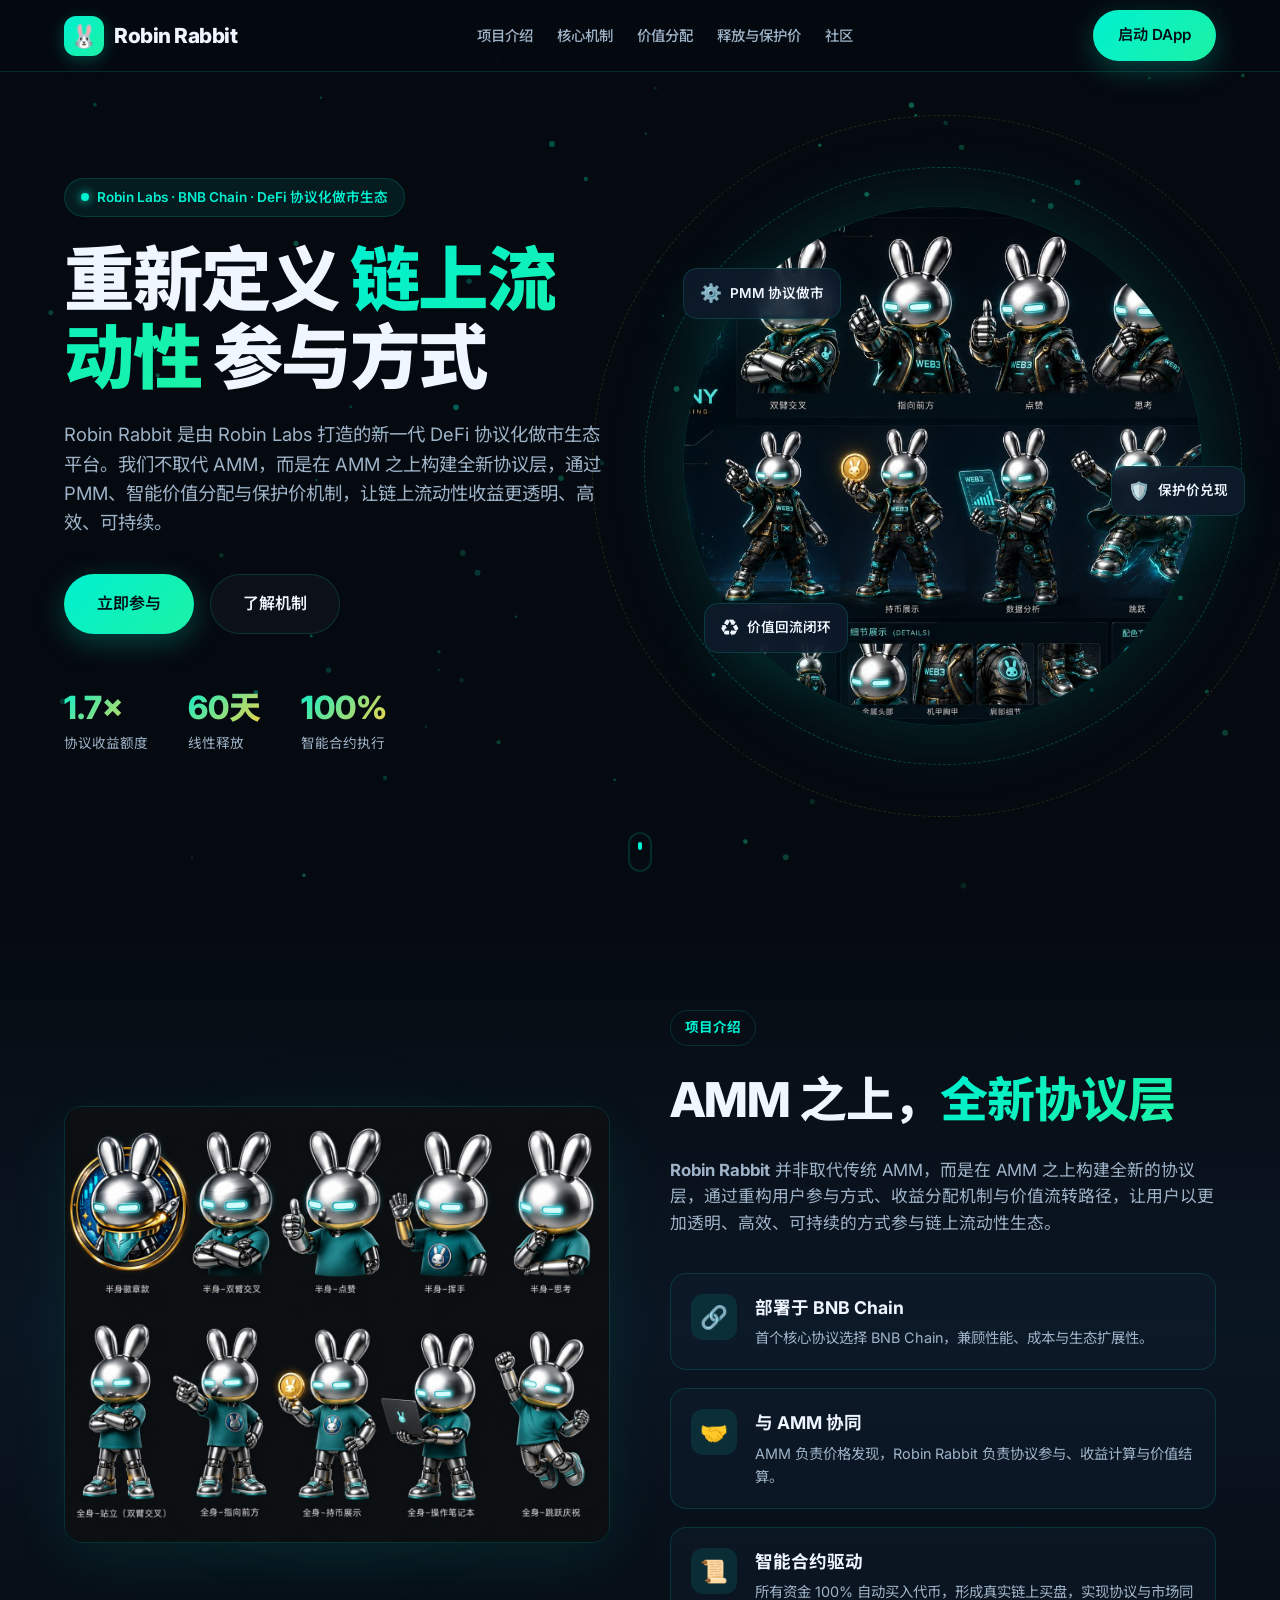
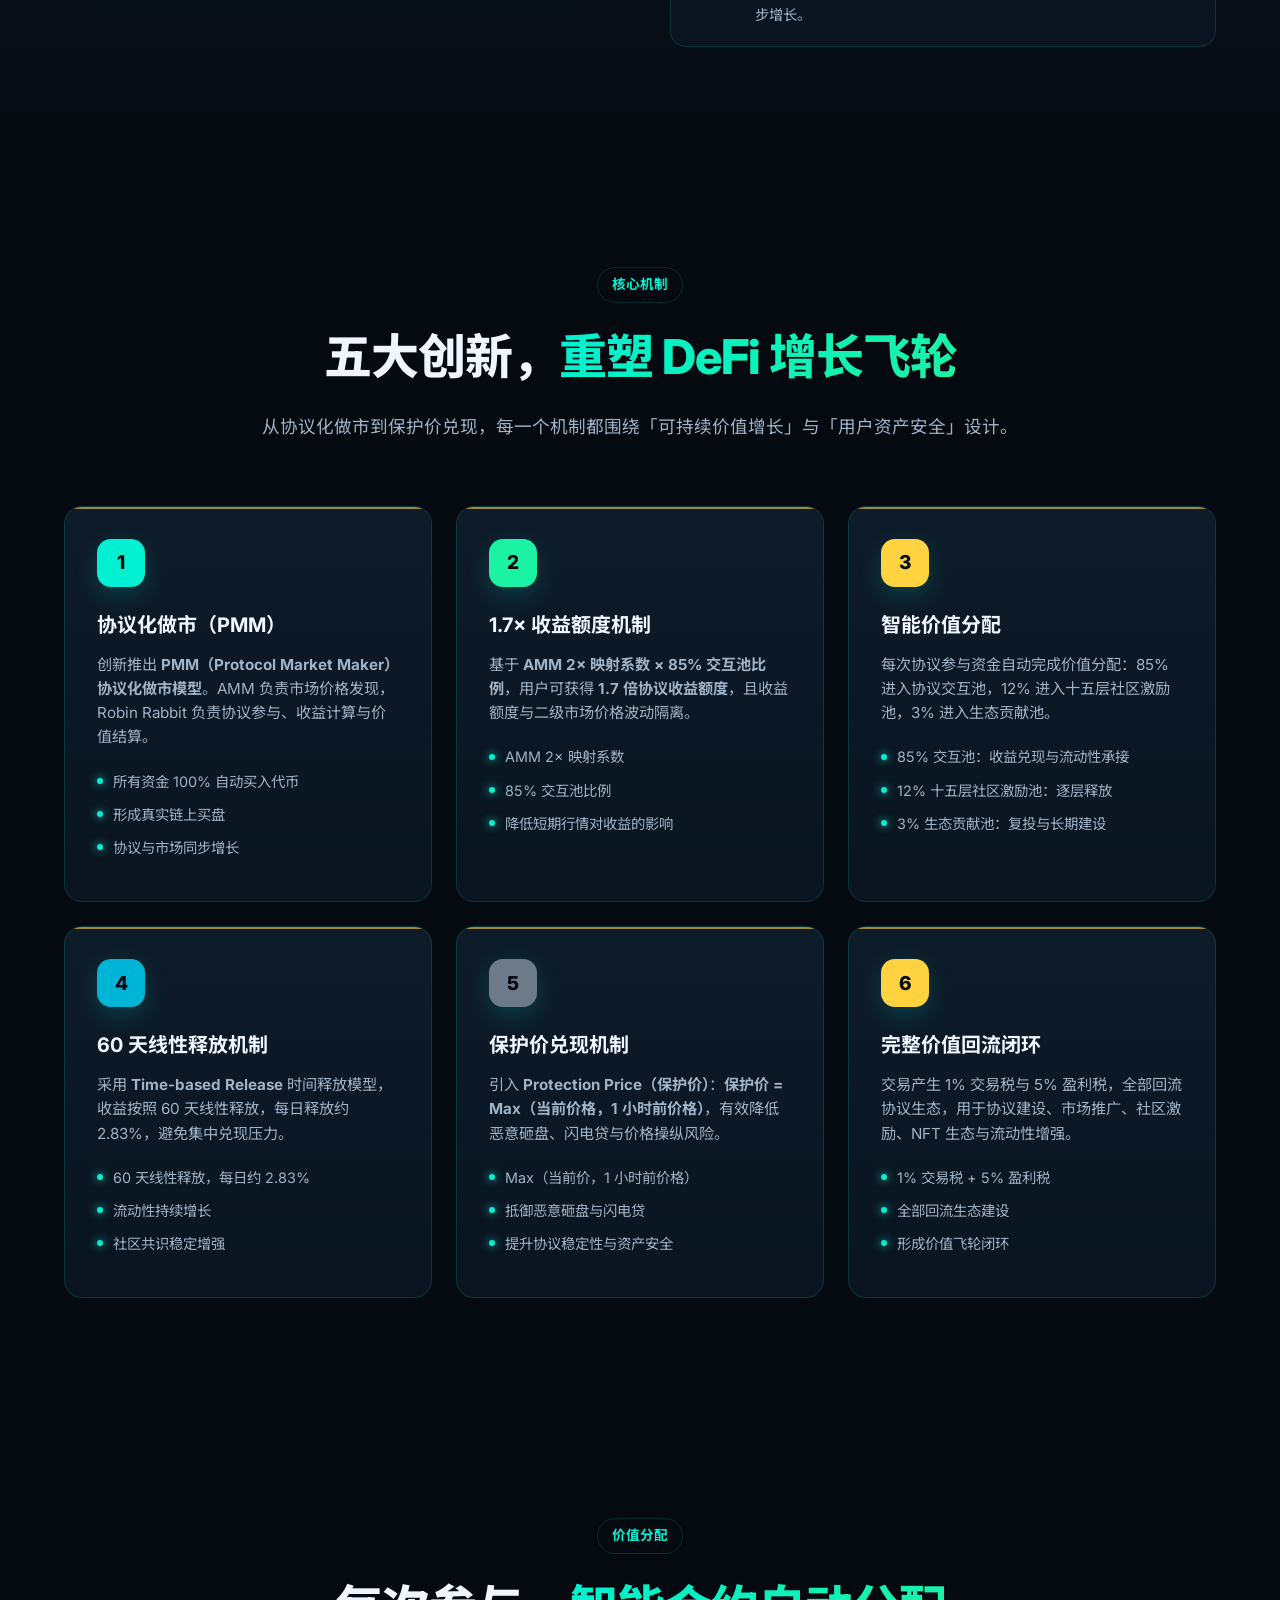
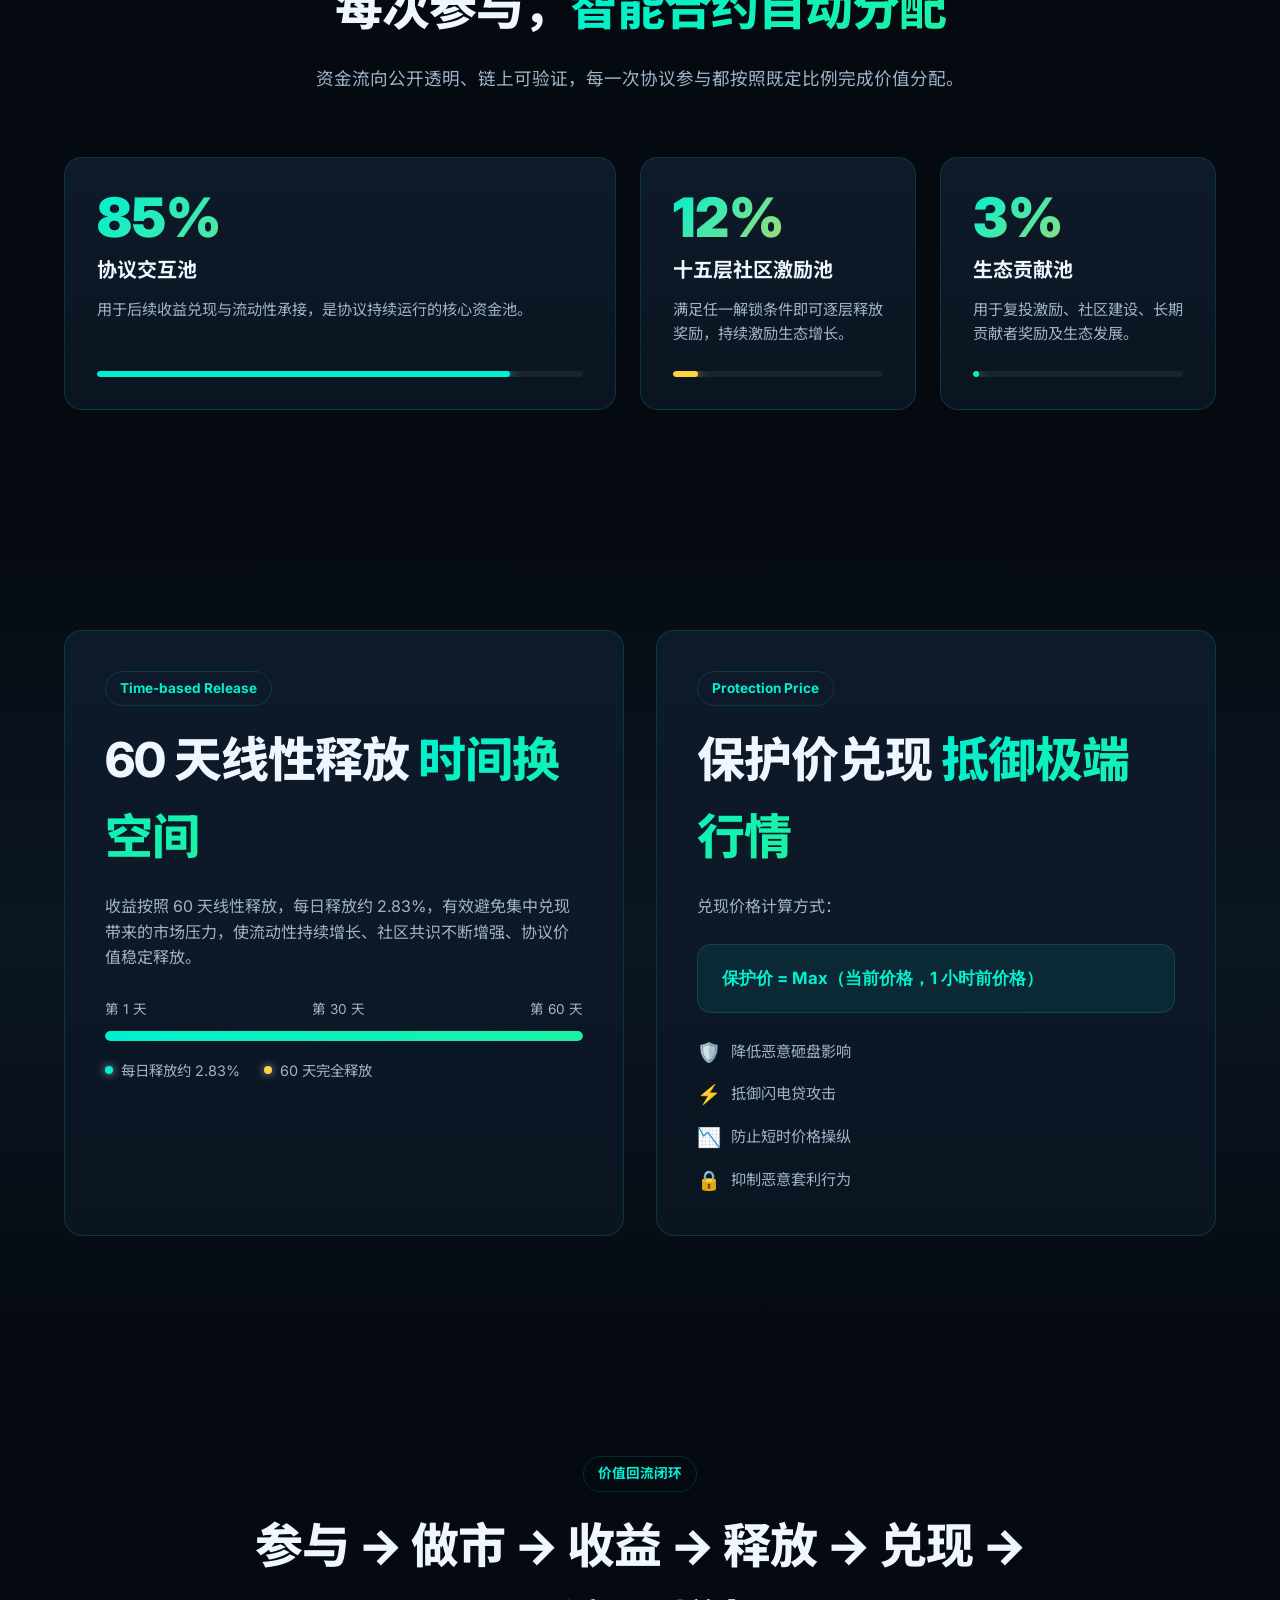
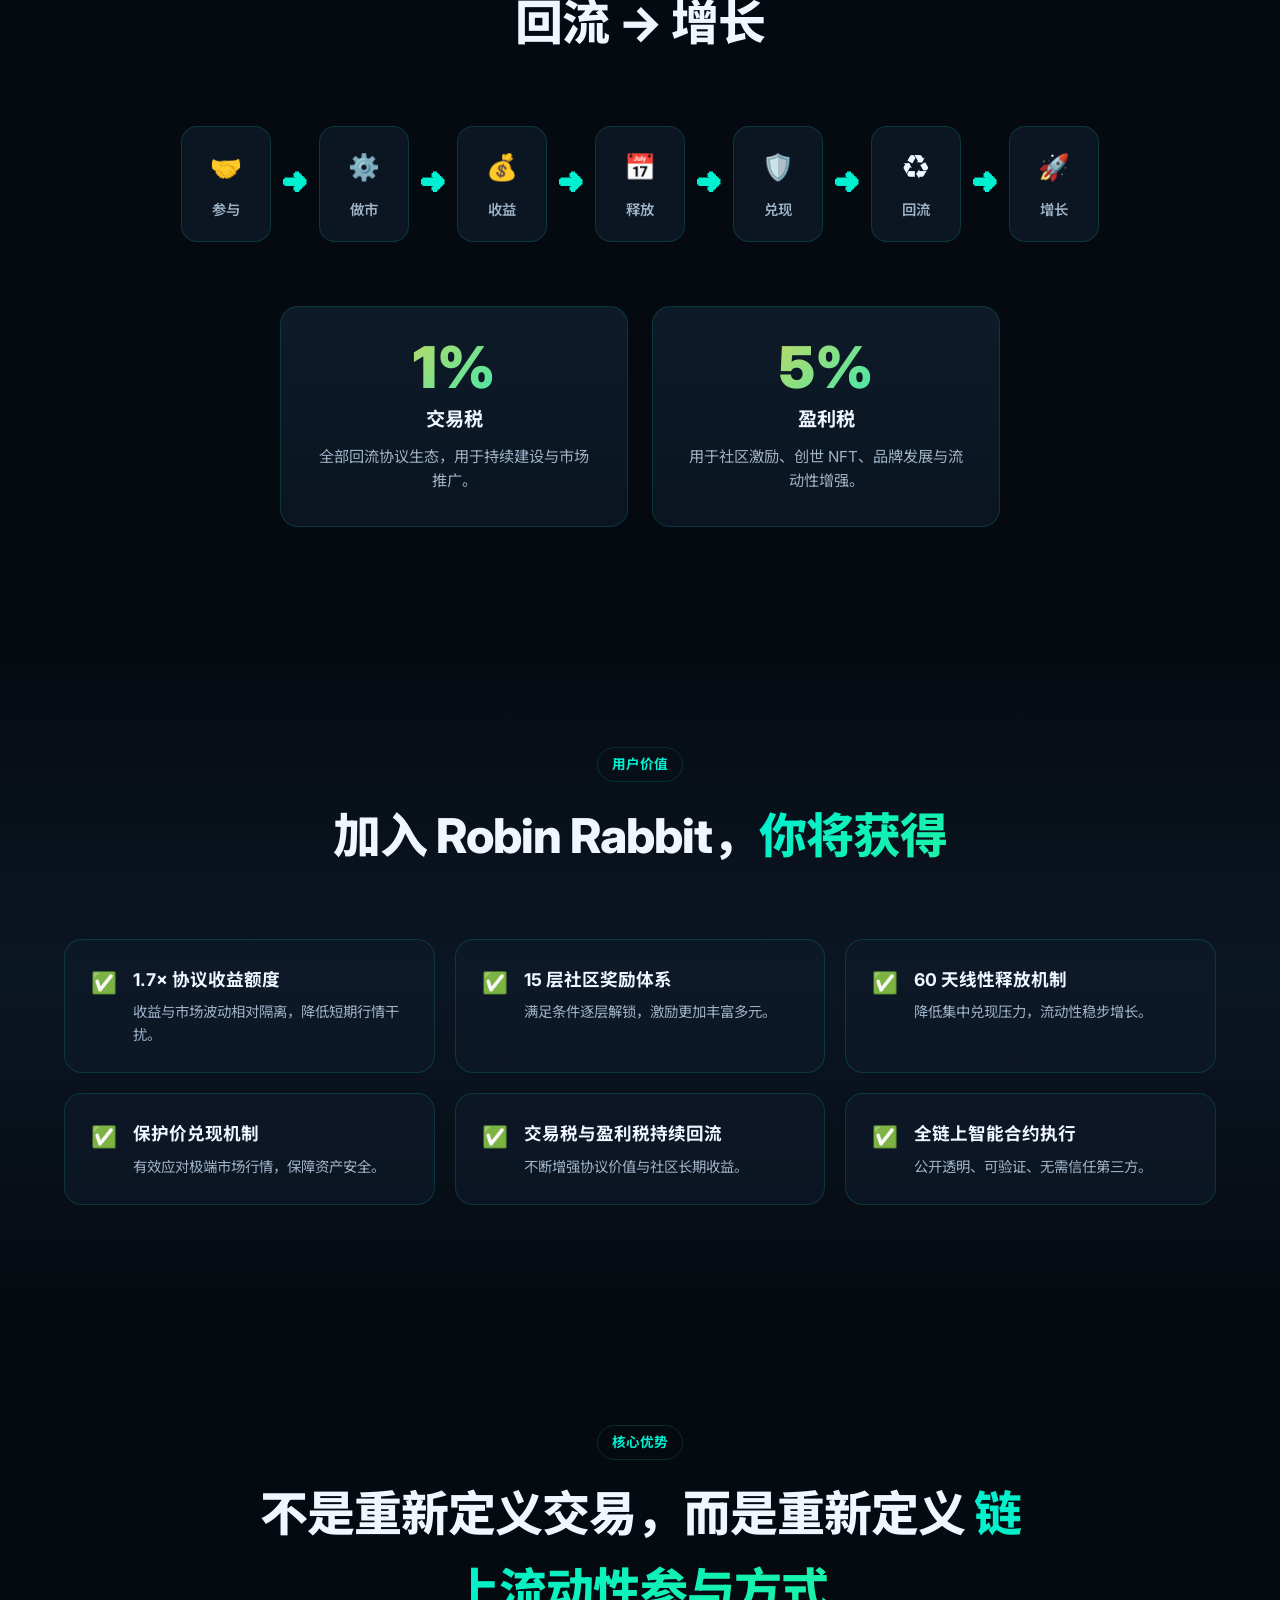
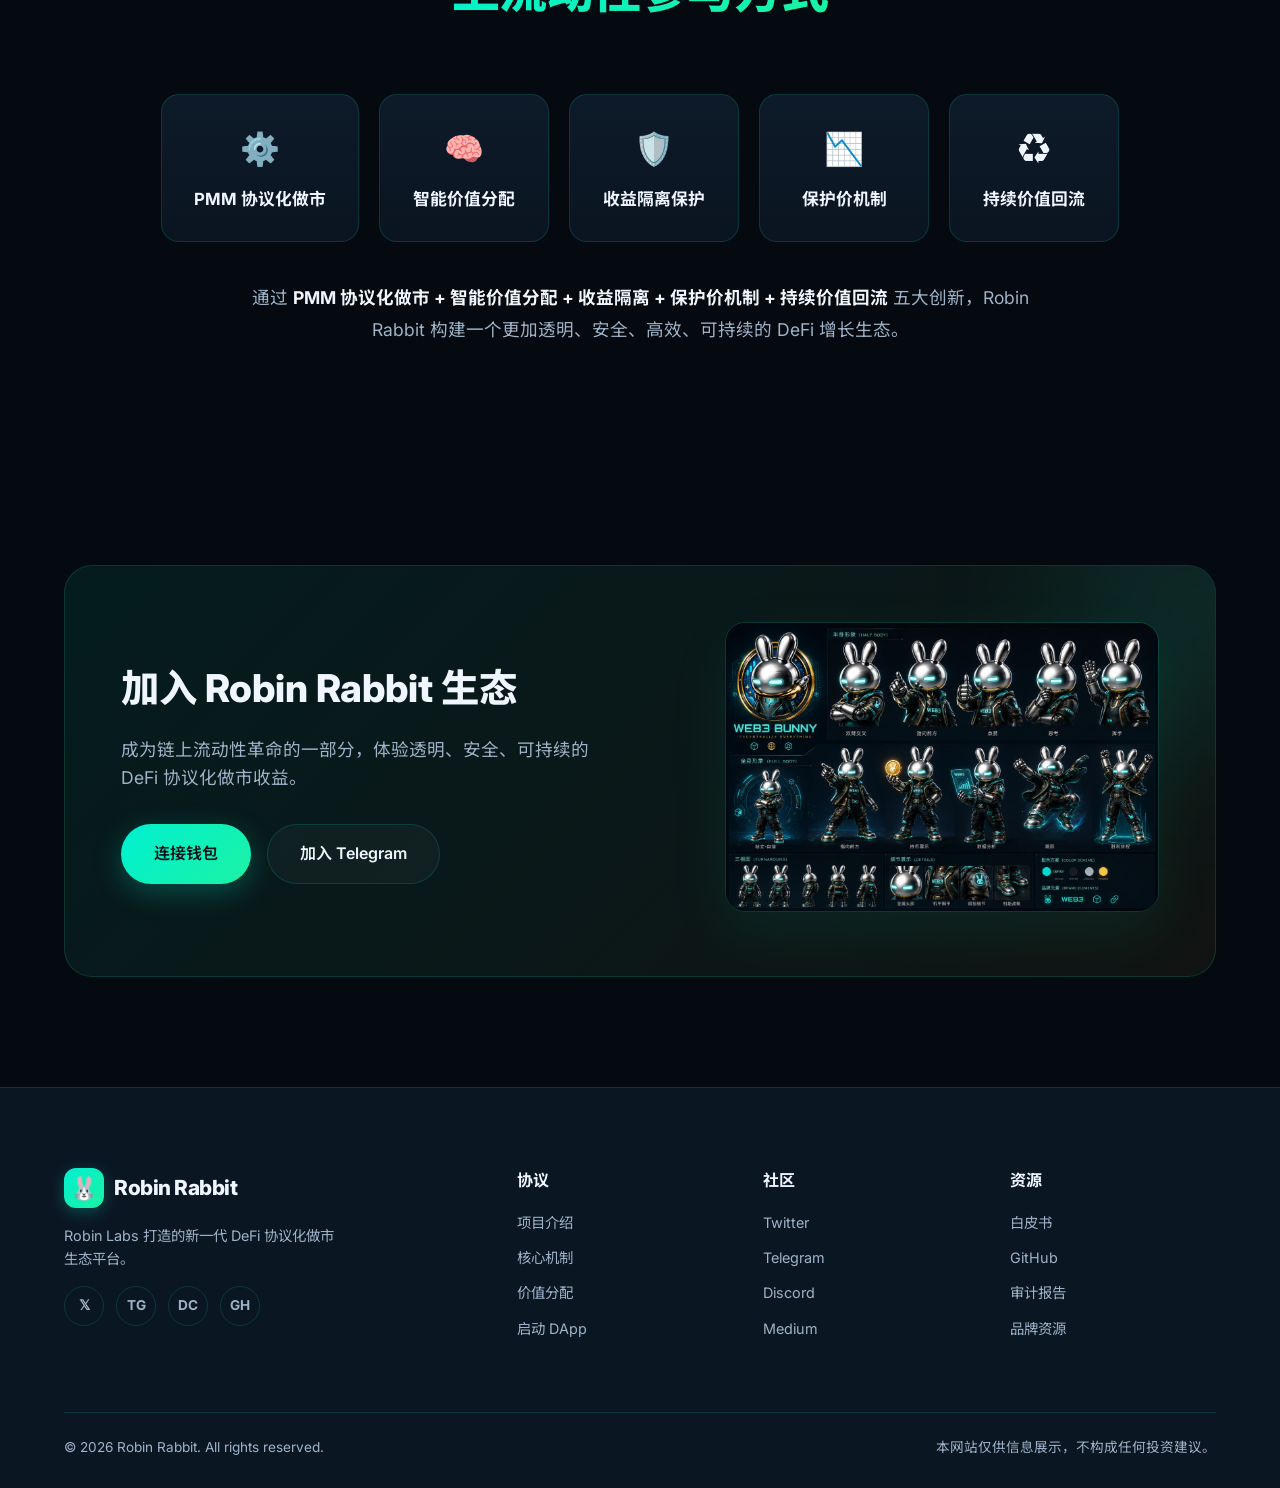
==== commit a256bdd9: "根据项目亮点文案重写首页：新增项目介绍、PMM 协议化做市、1.7x 收益额度、智能价值分配、60 天线性释放、保护价机制、价值回流闭环与用户价值板块" ====
--- a/index.html
+++ b/index.html
@@ -3,18 +3,16 @@
 <head>
   <meta charset="UTF-8" />
   <meta name="viewport" content="width=device-width, initial-scale=1.0" />
-  <title>Robin Rabbit | 链上流动性与持续性收益生态</title>
-  <meta name="description" content="Robin Rabbit 是基于链上流动性与交易生态的持续性收益机制，让每一笔交易都为社区创造复利价值。" />
+  <title>Robin Rabbit | 协议化做市生态平台</title>
+  <meta name="description" content="Robin Rabbit 是由 Robin Labs 打造的新一代 DeFi 协议化做市生态平台，部署于 BNB Chain，通过 PMM、智能价值分配、60 天线性释放与保护价机制，构建可持续链上流动性收益协议。" />
   <link rel="preconnect" href="https://fonts.googleapis.com" />
   <link rel="preconnect" href="https://fonts.gstatic.com" crossorigin />
   <link href="https://fonts.googleapis.com/css2?family=Inter:wght@400;500;600;700;800&family=Noto+Sans+SC:wght@400;500;700;900&display=swap" rel="stylesheet" />
   <link rel="stylesheet" href="styles.css" />
 </head>
 <body>
-  <!-- Background particles canvas -->
   <canvas id="bg-canvas"></canvas>
 
-  <!-- Navigation -->
   <nav class="navbar" id="navbar">
     <div class="container nav-inner">
       <a class="brand" href="#" aria-label="Robin Rabbit 首页">
@@ -25,65 +23,69 @@
         <span></span><span></span><span></span>
       </button>
       <ul class="nav-links" id="nav-links">
-        <li><a href="#mechanism">收益机制</a></li>
-        <li><a href="#tokenomics">代币经济</a></li>
-        <li><a href="#roadmap">路线图</a></li>
+        <li><a href="#about">项目介绍</a></li>
+        <li><a href="#mechanism">核心机制</a></li>
+        <li><a href="#distribution">价值分配</a></li>
+        <li><a href="#release">释放与保护价</a></li>
         <li><a href="#community">社区</a></li>
       </ul>
       <a class="btn btn-primary nav-cta" href="#cta">启动 DApp</a>
     </div>
   </nav>
 
-  <!-- Hero Section -->
+  <!-- Hero -->
   <header class="hero" id="hero">
     <div class="container hero-grid">
       <div class="hero-copy">
         <div class="badge reveal">
           <span class="badge-dot"></span>
-          <span>WEB3 BUNNY · 去中心化收益协议</span>
+          <span>Robin Labs · BNB Chain · DeFi 协议化做市生态</span>
         </div>
         <h1 class="hero-title reveal">
-          链上流动性<br />
-          <span class="text-gradient">持续性收益</span> 生态
+          重新定义
+          <span class="text-gradient">链上流动性</span>
+          参与方式
         </h1>
         <p class="hero-subtitle reveal">
-          Robin Rabbit 将链上流动性与交易行为转化为可复利、可持续的社区收益。每一笔交易都在为持有者铸造未来。
+          Robin Rabbit 是由 Robin Labs 打造的新一代 DeFi 协议化做市生态平台。我们不取代 AMM，而是在 AMM 之上构建全新协议层，通过 PMM、智能价值分配与保护价机制，让链上流动性收益更透明、高效、可持续。
         </p>
         <div class="hero-actions reveal">
           <a class="btn btn-primary btn-lg" href="#cta">立即参与</a>
           <a class="btn btn-outline btn-lg" href="#mechanism">了解机制</a>
         </div>
+
         <div class="hero-stats reveal">
           <div class="stat">
-            <span class="stat-value" data-target="42.8" data-suffix="M">0</span>
-            <span class="stat-label">协议总流动性</span>
+            <span class="stat-value" data-target="1.7" data-suffix="×">0</span>
+            <span class="stat-label">协议收益额度</span>
           </div>
           <div class="stat">
-            <span class="stat-value" data-target="186" data-suffix="K">0</span>
-            <span class="stat-label">社区持有者</span>
+            <span class="stat-value" data-target="60" data-suffix="天">0</span>
+            <span class="stat-label">线性释放</span>
           </div>
           <div class="stat">
-            <span class="stat-value" data-target="12.4" data-suffix="%">0</span>
-            <span class="stat-label">年化收益率</span>
-          </div>
-        </div>
-      </div>
+            <span class="stat-value" data-target="100" data-suffix="%">0</span>
+            <span class="stat-label">智能合约执行</span>
+          </div>
+        </div>
+      </div>
+
       <div class="hero-visual reveal">
         <div class="mascot-ring">
           <img src="assets/robin-rabbit-styleguide.jpg" alt="Robin Rabbit Web3 兔子形象" class="mascot-main" />
           <div class="orbit orbit-1" aria-hidden="true"></div>
           <div class="orbit orbit-2" aria-hidden="true"></div>
           <div class="floating-card float-1">
-            <span class="fc-icon">💧</span>
-            <span>流动性挖矿</span>
+            <span class="fc-icon">⚙️</span>
+            <span>PMM 协议做市</span>
           </div>
           <div class="floating-card float-2">
-            <span class="fc-icon">⚡</span>
-            <span>交易返佣</span>
+            <span class="fc-icon">🛡️</span>
+            <span>保护价兑现</span>
           </div>
           <div class="floating-card float-3">
-            <span class="fc-icon">🛡️</span>
-            <span>自动复利</span>
+            <span class="fc-icon">♻️</span>
+            <span>价值回流闭环</span>
           </div>
         </div>
       </div>
@@ -93,192 +95,358 @@
     </div>
   </header>
 
-  <!-- Mechanism Section -->
+  <!-- About -->
+  <section class="section about" id="about">
+    <div class="container">
+      <div class="about-grid">
+        <div class="about-visual reveal">
+          <img src="assets/robin-rabbit-poses.jpg" alt="Robin Rabbit 多种姿态" />
+          <div class="glow-backdrop"></div>
+        </div>
+        <div class="about-copy">
+          <span class="section-tag reveal">项目介绍</span>
+          <h2 class="section-title reveal">
+            AMM 之上，<span class="text-gradient">全新协议层</span>
+          </h2>
+          <p class="reveal">
+            <strong>Robin Rabbit</strong> 并非取代传统 AMM，而是在 AMM 之上构建全新的协议层，通过重构用户参与方式、收益分配机制与价值流转路径，让用户以更加透明、高效、可持续的方式参与链上流动性生态。
+          </p>
+          <div class="about-points reveal">
+            <div class="about-point">
+              <div class="ap-icon">🔗</div>
+              <div>
+                <h4>部署于 BNB Chain</h4>
+                <p>首个核心协议选择 BNB Chain，兼顾性能、成本与生态扩展性。</p>
+              </div>
+            </div>
+            <div class="about-point">
+              <div class="ap-icon">🤝</div>
+              <div>
+                <h4>与 AMM 协同</h4>
+                <p>AMM 负责价格发现，Robin Rabbit 负责协议参与、收益计算与价值结算。</p>
+              </div>
+            </div>
+            <div class="about-point">
+              <div class="ap-icon">📜</div>
+              <div>
+                <h4>智能合约驱动</h4>
+                <p>所有资金 100% 自动买入代币，形成真实链上买盘，实现协议与市场同步增长。</p>
+              </div>
+            </div>
+          </div>
+        </div>
+      </div>
+    </div>
+  </section>
+
+  <!-- Core Mechanisms -->
   <section class="section mechanism" id="mechanism">
     <div class="container">
       <div class="section-header reveal">
-        <span class="section-tag">收益机制</span>
-        <h2 class="section-title">交易即收益，<span class="text-gradient">流动性即权力</span></h2>
-        <p class="section-desc">Robin Rabbit 通过三层飞轮设计，将链上交易手续费、流动性激励与协议增长红利，持续返还给长期参与者。</p>
-      </div>
+        <span class="section-tag">核心机制</span>
+        <h2 class="section-title">五大创新，<span class="text-gradient">重塑 DeFi 增长飞轮</span></h2>
+        <p class="section-desc">从协议化做市到保护价兑现，每一个机制都围绕「可持续价值增长」与「用户资产安全」设计。</p>
+      </div>
+
       <div class="mechanism-grid">
         <article class="mech-card reveal">
           <div class="mech-icon" style="--accent:#00F0D1">1</div>
-          <h3>交易税收再分配</h3>
-          <p>每笔链上交易抽取低税率手续费，按比例自动分配给持币者与流动性提供者，形成被动收益流。</p>
+          <h3>协议化做市（PMM）</h3>
+          <p>创新推出 <strong>PMM（Protocol Market Maker）协议化做市模型</strong>。AMM 负责市场价格发现，Robin Rabbit 负责协议参与、收益计算与价值结算。</p>
           <ul class="mech-list">
-            <li>实时链上分配</li>
-            <li>无需手动领取</li>
-            <li>持币即挖矿</li>
+            <li>所有资金 100% 自动买入代币</li>
+            <li>形成真实链上买盘</li>
+            <li>协议与市场同步增长</li>
           </ul>
         </article>
+
         <article class="mech-card reveal">
           <div class="mech-icon" style="--accent:#1CF2A4">2</div>
-          <h3>流动性挖矿激励</h3>
-          <p>为指定交易对提供流动性，可获得 LP 代币与额外 RB 奖励，同时享受交易手续费分成。</p>
+          <h3>1.7× 收益额度机制</h3>
+          <p>基于 <strong>AMM 2× 映射系数 × 85% 交互池比例</strong>，用户可获得 <strong>1.7 倍协议收益额度</strong>，且收益额度与二级市场价格波动隔离。</p>
           <ul class="mech-list">
-            <li>双层收益叠加</li>
-            <li>无常损失保护</li>
-            <li>灵活进出</li>
+            <li>AMM 2× 映射系数</li>
+            <li>85% 交互池比例</li>
+            <li>降低短期行情对收益的影响</li>
           </ul>
         </article>
+
         <article class="mech-card reveal">
           <div class="mech-icon" style="--accent:#FFD240">3</div>
-          <h3>协议复利回购</h3>
-          <p>协议收入进入国库智能合约，定期执行公开市场回购与销毁，持续提升代币稀缺性与价值捕获。</p>
+          <h3>智能价值分配</h3>
+          <p>每次协议参与资金自动完成价值分配：85% 进入协议交互池，12% 进入十五层社区激励池，3% 进入生态贡献池。</p>
           <ul class="mech-list">
-            <li>自动回购销毁</li>
-            <li>国库公开透明</li>
-            <li>通缩模型</li>
+            <li>85% 交互池：收益兑现与流动性承接</li>
+            <li>12% 十五层社区激励池：逐层释放</li>
+            <li>3% 生态贡献池：复投与长期建设</li>
           </ul>
         </article>
-      </div>
-    </div>
-  </section>
-
-  <!-- Ecosystem Section -->
-  <section class="section ecosystem" id="ecosystem">
-    <div class="container">
-      <div class="ecosystem-grid">
-        <div class="ecosystem-visual reveal">
-          <img src="assets/robin-rabbit-poses.jpg" alt="Robin Rabbit 多种姿态" />
-          <div class="glow-backdrop"></div>
-        </div>
-        <div class="ecosystem-copy">
-          <span class="section-tag reveal">生态场景</span>
-          <h2 class="section-title reveal">一个角色，<span class="text-gradient">无限生态</span></h2>
-          <p class="section-desc reveal">从 DEX 聚合交易到链上社交交易，从 NFT 流动性池到跨链收益桥，Robin Rabbit 正在构建全链可持续收益网络。</p>
-          <div class="feature-list">
-            <div class="feature-item reveal">
-              <div class="feature-icon">🔄</div>
-              <div>
-                <h4>DEX 聚合器</h4>
-                <p>一键比价，最优路径执行，节省 Gas 与滑点。</p>
+
+        <article class="mech-card reveal">
+          <div class="mech-icon" style="--accent:#00B4D8">4</div>
+          <h3>60 天线性释放机制</h3>
+          <p>采用 <strong>Time-based Release</strong> 时间释放模型，收益按照 60 天线性释放，每日释放约 2.83%，避免集中兑现压力。</p>
+          <ul class="mech-list">
+            <li>60 天线性释放，每日约 2.83%</li>
+            <li>流动性持续增长</li>
+            <li>社区共识稳定增强</li>
+          </ul>
+        </article>
+
+        <article class="mech-card reveal">
+          <div class="mech-icon" style="--accent:#6C7A89">5</div>
+          <h3>保护价兑现机制</h3>
+          <p>引入 <strong>Protection Price（保护价）</strong>：<strong>保护价 = Max（当前价格，1 小时前价格）</strong>，有效降低恶意砸盘、闪电贷与价格操纵风险。</p>
+          <ul class="mech-list">
+            <li>Max（当前价，1 小时前价格）</li>
+            <li>抵御恶意砸盘与闪电贷</li>
+            <li>提升协议稳定性与资产安全</li>
+          </ul>
+        </article>
+
+        <article class="mech-card reveal">
+          <div class="mech-icon" style="--accent:#FFD240">6</div>
+          <h3>完整价值回流闭环</h3>
+          <p>交易产生 1% 交易税与 5% 盈利税，全部回流协议生态，用于协议建设、市场推广、社区激励、NFT 生态与流动性增强。</p>
+          <ul class="mech-list">
+            <li>1% 交易税 + 5% 盈利税</li>
+            <li>全部回流生态建设</li>
+            <li>形成价值飞轮闭环</li>
+          </ul>
+        </article>
+      </div>
+    </div>
+  </section>
+
+  <!-- Value Distribution -->
+  <section class="section distribution" id="distribution">
+    <div class="container">
+      <div class="section-header reveal">
+        <span class="section-tag">价值分配</span>
+        <h2 class="section-title">每次参与，<span class="text-gradient">智能合约自动分配</span></h2>
+        <p class="section-desc">资金流向公开透明、链上可验证，每一次协议参与都按照既定比例完成价值分配。</p>
+      </div>
+
+      <div class="distribution-grid">
+        <div class="distribution-card large reveal">
+          <div class="dist-percent">85%</div>
+          <h3>协议交互池</h3>
+          <p>用于后续收益兑现与流动性承接，是协议持续运行的核心资金池。</p>
+          <div class="dist-bar" style="--width:85%; --color:#00F0D1"></div>
+        </div>
+        <div class="distribution-card reveal">
+          <div class="dist-percent">12%</div>
+          <h3>十五层社区激励池</h3>
+          <p>满足任一解锁条件即可逐层释放奖励，持续激励生态增长。</p>
+          <div class="dist-bar" style="--width:12%; --color:#FFD240"></div>
+        </div>
+        <div class="distribution-card reveal">
+          <div class="dist-percent">3%</div>
+          <h3>生态贡献池</h3>
+          <p>用于复投激励、社区建设、长期贡献者奖励及生态发展。</p>
+          <div class="dist-bar" style="--width:3%; --color:#1CF2A4"></div>
+        </div>
+      </div>
+    </div>
+  </section>
+
+  <!-- Release & Protection -->
+  <section class="section release" id="release">
+    <div class="container">
+      <div class="release-grid">
+        <div class="release-block reveal">
+          <span class="section-tag">Time-based Release</span>
+          <h2 class="section-title">
+            60 天线性释放
+            <span class="text-gradient">时间换空间</span>
+          </h2>
+          <p>收益按照 60 天线性释放，每日释放约 2.83%，有效避免集中兑现带来的市场压力，使流动性持续增长、社区共识不断增强、协议价值稳定释放。</p>
+          <div class="release-progress">
+            <div class="progress-labels">
+              <span>第 1 天</span>
+              <span>第 30 天</span>
+              <span>第 60 天</span>
+            </div>
+            <div class="progress-track">
+              <div class="progress-fill" data-width="100%"></div>
+            </div>
+            <div class="progress-notes">
+              <div class="progress-note">
+                <span class="note-dot" style="background:#00F0D1"></span>
+                <span>每日释放约 2.83%</span>
+              </div>
+              <div class="progress-note">
+                <span class="note-dot" style="background:#FFD240"></span>
+                <span>60 天完全释放</span>
               </div>
             </div>
-            <div class="feature-item reveal">
-              <div class="feature-icon">🌉</div>
-              <div>
-                <h4>跨链收益桥</h4>
-                <p>支持多链资产无缝迁移，收益不中断。</p>
-              </div>
-            </div>
-            <div class="feature-item reveal">
-              <div class="feature-icon">🎨</div>
-              <div>
-                <h4>NFT 流动性池</h4>
-                <p>为非标资产提供碎片化流动性与借贷支持。</p>
-              </div>
-            </div>
-            <div class="feature-item reveal">
-              <div class="feature-icon">📊</div>
-              <div>
-                <h4>链上数据面板</h4>
-                <p>实时收益、持仓、协议数据一目了然。</p>
-              </div>
-            </div>
-          </div>
-        </div>
-      </div>
-    </div>
-  </section>
-
-  <!-- Tokenomics Section -->
-  <section class="section tokenomics" id="tokenomics">
+          </div>
+        </div>
+
+        <div class="release-block protection reveal">
+          <span class="section-tag">Protection Price</span>
+          <h2 class="section-title">
+            保护价兑现
+            <span class="text-gradient">抵御极端行情</span>
+          </h2>
+          <p>兑现价格计算方式：</p>
+          <div class="formula-card">
+            <span class="formula">保护价 = Max（当前价格，1 小时前价格）</span>
+          </div>
+          <ul class="protection-list">
+            <li><span>🛡️</span> 降低恶意砸盘影响</li>
+            <li><span>⚡</span> 抵御闪电贷攻击</li>
+            <li><span>📉</span> 防止短时价格操纵</li>
+            <li><span>🔒</span> 抑制恶意套利行为</li>
+          </ul>
+        </div>
+      </div>
+    </div>
+  </section>
+
+  <!-- Value Loop -->
+  <section class="section value-loop" id="loop">
     <div class="container">
       <div class="section-header reveal">
-        <span class="section-tag">代币经济</span>
-        <h2 class="section-title">RB Token <span class="text-gradient">价值捕获</span></h2>
-        <p class="section-desc">总供应量 10 亿枚，无预挖、无团队暗仓，全部通过流动性挖矿、交易激励与社区贡献释放。</p>
-      </div>
-      <div class="tokenomics-grid">
-        <div class="token-chart reveal">
-          <div class="ring-chart" aria-label="RB 代币分配：流动性 40%，交易激励 25%，生态建设 15%，国库回购 12%，团队 8%">
-            <svg viewBox="0 0 200 200" class="chart-svg">
-              <circle cx="100" cy="100" r="80" fill="none" stroke="#0b1623" stroke-width="28" />
-              <circle cx="100" cy="100" r="80" fill="none" stroke="#00F0D1" stroke-width="28" stroke-dasharray="201 503" stroke-dashoffset="0" />
-              <circle cx="100" cy="100" r="80" fill="none" stroke="#1CF2A4" stroke-width="28" stroke-dasharray="126 503" stroke-dashoffset="-201" />
-              <circle cx="100" cy="100" r="80" fill="none" stroke="#FFD240" stroke-width="28" stroke-dasharray="75 503" stroke-dashoffset="-327" />
-              <circle cx="100" cy="100" r="80" fill="none" stroke="#6C7A89" stroke-width="28" stroke-dasharray="60 503" stroke-dashoffset="-402" />
-              <circle cx="100" cy="100" r="80" fill="none" stroke="#00B4D8" stroke-width="28" stroke-dasharray="40 503" stroke-dashoffset="-462" />
-            </svg>
-            <div class="ring-center">
-              <span class="rc-value">1B</span>
-              <span class="rc-label">RB 总量</span>
-            </div>
-          </div>
-        </div>
-        <div class="token-legend reveal">
-          <div class="legend-item"><span class="legend-dot" style="background:#00F0D1"></span><span>流动性激励 40%</span></div>
-          <div class="legend-item"><span class="legend-dot" style="background:#1CF2A4"></span><span>交易挖矿 25%</span></div>
-          <div class="legend-item"><span class="legend-dot" style="background:#FFD240"></span><span>生态建设 15%</span></div>
-          <div class="legend-item"><span class="legend-dot" style="background:#6C7A89"></span><span>国库回购 12%</span></div>
-          <div class="legend-item"><span class="legend-dot" style="background:#00B4D8"></span><span>团队与顾问 8%</span></div>
-          <div class="token-info">
-            <div class="info-row"><span>合约</span><span>0xRobin...Rabbit</span></div>
-            <div class="info-row"><span>网络</span><span>ETH / BSC / Base</span></div>
-            <div class="info-row"><span>税收</span><span>买 3% / 卖 5%</span></div>
-          </div>
-        </div>
-      </div>
-    </div>
-  </section>
-
-  <!-- Roadmap Section -->
-  <section class="section roadmap" id="roadmap">
+        <span class="section-tag">价值回流闭环</span>
+        <h2 class="section-title">
+          参与 → 做市 → 收益 → 释放 → 兑现 → 回流 → 增长
+        </h2>
+      </div>
+
+      <div class="loop-diagram reveal">
+        <div class="loop-step"><span class="loop-icon">🤝</span><span>参与</span></div>
+        <div class="loop-arrow" aria-hidden="true">➜</div>
+        <div class="loop-step"><span class="loop-icon">⚙️</span><span>做市</span></div>
+        <div class="loop-arrow" aria-hidden="true">➜</div>
+        <div class="loop-step"><span class="loop-icon">💰</span><span>收益</span></div>
+        <div class="loop-arrow" aria-hidden="true">➜</div>
+        <div class="loop-step"><span class="loop-icon">📅</span><span>释放</span></div>
+        <div class="loop-arrow" aria-hidden="true">➜</div>
+        <div class="loop-step"><span class="loop-icon">🛡️</span><span>兑现</span></div>
+        <div class="loop-arrow" aria-hidden="true">➜</div>
+        <div class="loop-step"><span class="loop-icon">♻️</span><span>回流</span></div>
+        <div class="loop-arrow" aria-hidden="true">➜</div>
+        <div class="loop-step"><span class="loop-icon">🚀</span><span>增长</span></div>
+      </div>
+
+      <div class="taxes-grid reveal">
+        <div class="tax-card">
+          <div class="tax-percent">1%</div>
+          <div class="tax-name">交易税</div>
+          <p>全部回流协议生态，用于持续建设与市场推广。</p>
+        </div>
+        <div class="tax-card">
+          <div class="tax-percent">5%</div>
+          <div class="tax-name">盈利税</div>
+          <p>用于社区激励、创世 NFT、品牌发展与流动性增强。</p>
+        </div>
+      </div>
+    </div>
+  </section>
+
+  <!-- User Value -->
+  <section class="section user-value" id="value">
     <div class="container">
       <div class="section-header reveal">
-        <span class="section-tag">路线图</span>
-        <h2 class="section-title">从兔子洞到<span class="text-gradient">全链生态</span></h2>
-      </div>
-      <div class="roadmap-timeline">
-        <div class="roadmap-item reveal">
-          <span class="rm-phase">Phase 1</span>
-          <h3>品牌启动</h3>
-          <ul>
-            <li>Robin Rabbit 官网与视觉发布</li>
-            <li>社区空投与社交媒体矩阵</li>
-            <li>RB Token 公平启动</li>
-          </ul>
-        </div>
-        <div class="roadmap-item reveal">
-          <span class="rm-phase">Phase 2</span>
-          <h3>流动性产品</h3>
-          <ul>
-            <li>启动 DEX 流动性激励池</li>
-            <li>交易返佣与持币分红上线</li>
-            <li>链上数据面板与收益追踪</li>
-          </ul>
-        </div>
-        <div class="roadmap-item reveal">
-          <span class="rm-phase">Phase 3</span>
-          <h3>生态扩展</h3>
-          <ul>
-            <li>NFT 碎片化流动性池</li>
-            <li>跨链收益桥接</li>
-            <li>DAO 治理与提案系统</li>
-          </ul>
-        </div>
-        <div class="roadmap-item reveal">
-          <span class="rm-phase">Phase 4</span>
-          <h3>全链网络</h3>
-          <ul>
-            <li>Robin Rabbit 钱包与支付</li>
-            <li>机构流动性接入</li>
-            <li>真实世界资产收益协议</li>
-          </ul>
-        </div>
-      </div>
-    </div>
-  </section>
-
-  <!-- CTA Section -->
+        <span class="section-tag">用户价值</span>
+        <h2 class="section-title">加入 Robin Rabbit，<span class="text-gradient">你将获得</span></h2>
+      </div>
+
+      <div class="value-grid">
+        <div class="value-item reveal">
+          <span class="value-check">✅</span>
+          <div>
+            <h3>1.7× 协议收益额度</h3>
+            <p>收益与市场波动相对隔离，降低短期行情干扰。</p>
+          </div>
+        </div>
+        <div class="value-item reveal">
+          <span class="value-check">✅</span>
+          <div>
+            <h3>15 层社区奖励体系</h3>
+            <p>满足条件逐层解锁，激励更加丰富多元。</p>
+          </div>
+        </div>
+        <div class="value-item reveal">
+          <span class="value-check">✅</span>
+          <div>
+            <h3>60 天线性释放机制</h3>
+            <p>降低集中兑现压力，流动性稳步增长。</p>
+          </div>
+        </div>
+        <div class="value-item reveal">
+          <span class="value-check">✅</span>
+          <div>
+            <h3>保护价兑现机制</h3>
+            <p>有效应对极端市场行情，保障资产安全。</p>
+          </div>
+        </div>
+        <div class="value-item reveal">
+          <span class="value-check">✅</span>
+          <div>
+            <h3>交易税与盈利税持续回流</h3>
+            <p>不断增强协议价值与社区长期收益。</p>
+          </div>
+        </div>
+        <div class="value-item reveal">
+          <span class="value-check">✅</span>
+          <div>
+            <h3>全链上智能合约执行</h3>
+            <p>公开透明、可验证、无需信任第三方。</p>
+          </div>
+        </div>
+      </div>
+    </div>
+  </section>
+
+  <!-- Core Advantages -->
+  <section class="section advantages" id="advantages">
+    <div class="container">
+      <div class="section-header reveal">
+        <span class="section-tag">核心优势</span>
+        <h2 class="section-title">
+          不是重新定义交易，而是重新定义
+          <span class="text-gradient">链上流动性参与方式</span>
+        </h2>
+      </div>
+
+      <div class="advantages-grid reveal">
+        <div class="advantage-card">
+          <div class="adv-icon">⚙️</div>
+          <h3>PMM 协议化做市</h3>
+        </div>
+        <div class="advantage-card">
+          <div class="adv-icon">🧠</div>
+          <h3>智能价值分配</h3>
+        </div>
+        <div class="advantage-card">
+          <div class="adv-icon">🛡️</div>
+          <h3>收益隔离保护</h3>
+        </div>
+        <div class="advantage-card">
+          <div class="adv-icon">📉</div>
+          <h3>保护价机制</h3>
+        </div>
+        <div class="advantage-card">
+          <div class="adv-icon">♻️</div>
+          <h3>持续价值回流</h3>
+        </div>
+      </div>
+
+      <p class="advantages-summary reveal">
+        通过 <strong>PMM 协议化做市 + 智能价值分配 + 收益隔离 + 保护价机制 + 持续价值回流</strong> 五大创新，Robin Rabbit 构建一个更加透明、安全、高效、可持续的 DeFi 增长生态。
+      </p>
+    </div>
+  </section>
+
+  <!-- CTA -->
   <section class="section cta" id="cta">
     <div class="container">
       <div class="cta-card reveal">
         <div class="cta-copy">
           <h2>加入 Robin Rabbit 生态</h2>
-          <p>成为链上流动性革命的一部分，让每一次交易、每一份流动性都产生持续价值。</p>
+          <p>成为链上流动性革命的一部分，体验透明、安全、可持续的 DeFi 协议化做市收益。</p>
           <div class="cta-actions">
             <a class="btn btn-primary btn-lg" href="#" target="_blank">连接钱包</a>
             <a class="btn btn-outline btn-lg" href="https://t.me/" target="_blank">加入 Telegram</a>
@@ -291,7 +459,7 @@
     </div>
   </section>
 
-  <!-- Community / Footer -->
+  <!-- Footer -->
   <footer class="footer" id="community">
     <div class="container">
       <div class="footer-grid">
@@ -300,7 +468,7 @@
             <span class="brand-logo">🐰</span>
             <span class="brand-text">Robin Rabbit</span>
           </a>
-          <p>WEB3 BUNNY · DECENTRALIZE EVERYTHING</p>
+          <p>Robin Labs 打造的新一代 DeFi 协议化做市生态平台。</p>
           <div class="social-links">
             <a href="#" aria-label="Twitter">𝕏</a>
             <a href="#" aria-label="Telegram">TG</a>
@@ -309,10 +477,10 @@
           </div>
         </div>
         <div class="footer-links">
-          <h4>产品</h4>
-          <a href="#mechanism">收益机制</a>
-          <a href="#tokenomics">代币经济</a>
-          <a href="#ecosystem">生态场景</a>
+          <h4>协议</h4>
+          <a href="#about">项目介绍</a>
+          <a href="#mechanism">核心机制</a>
+          <a href="#distribution">价值分配</a>
           <a href="#cta">启动 DApp</a>
         </div>
         <div class="footer-links">
--- a/styles.css
+++ b/styles.css
@@ -124,16 +124,17 @@
 }
 .nav-links {
   display: flex;
-  gap: 32px;
+  gap: 24px;
   list-style: none;
   align-items: center;
 }
 .nav-links a {
-  font-size: 0.95rem;
+  font-size: 0.9rem;
   font-weight: 500;
   color: var(--text-muted);
   transition: color 0.2s;
   position: relative;
+  white-space: nowrap;
 }
 .nav-links a:hover { color: var(--text); }
 .nav-links a::after {
@@ -290,6 +291,55 @@
 }
 .section-desc { font-size: 1.1rem; color: var(--text-muted); }
 
+/* About */
+.about { background: linear-gradient(180deg, var(--bg), var(--bg-soft), var(--bg)); }
+.about-grid {
+  display: grid;
+  grid-template-columns: 1fr 1fr;
+  gap: 60px;
+  align-items: center;
+}
+.about-visual { position: relative; }
+.about-visual img {
+  width: 100%;
+  border-radius: var(--radius);
+  border: 1px solid var(--border);
+  box-shadow: var(--shadow);
+  position: relative;
+  z-index: 2;
+}
+.glow-backdrop {
+  position: absolute;
+  inset: -40px;
+  background: radial-gradient(circle, rgba(0, 240, 209, 0.15), transparent 60%);
+  z-index: 1;
+  filter: blur(40px);
+  pointer-events: none;
+}
+.about-copy p { color: var(--text-muted); font-size: 1.05rem; margin-bottom: 36px; }
+.about-points { display: grid; gap: 18px; }
+.about-point {
+  display: flex;
+  gap: 18px;
+  align-items: flex-start;
+  padding: 20px;
+  border-radius: 16px;
+  background: rgba(15, 28, 44, 0.5);
+  border: 1px solid var(--border);
+  transition: transform 0.2s, border-color 0.2s;
+}
+.about-point:hover { transform: translateX(6px); border-color: var(--primary); }
+.ap-icon {
+  width: 46px; height: 46px;
+  border-radius: 12px;
+  display: grid; place-items: center;
+  font-size: 1.4rem;
+  background: rgba(0, 240, 209, 0.1);
+  flex-shrink: 0;
+}
+.about-point h4 { font-size: 1.1rem; margin-bottom: 4px; }
+.about-point p { font-size: 0.9rem; color: var(--text-muted); margin-bottom: 0; }
+
 /* Mechanism */
 .mechanism-grid {
   display: grid;
@@ -350,55 +400,244 @@
   box-shadow: 0 0 8px var(--primary);
 }
 
-/* Ecosystem */
-.ecosystem { background: linear-gradient(180deg, var(--bg), var(--bg-soft), var(--bg)); }
-.ecosystem-grid {
+/* Distribution */
+.distribution { background: var(--bg); }
+.distribution-grid {
+  display: grid;
+  grid-template-columns: 2fr 1fr 1fr;
+  gap: 24px;
+  align-items: stretch;
+}
+.distribution-card {
+  background: linear-gradient(180deg, rgba(15, 28, 44, 0.9), rgba(11, 22, 35, 0.9));
+  border: 1px solid var(--border);
+  border-radius: var(--radius);
+  padding: 32px;
+  position: relative;
+  overflow: hidden;
+  transition: transform 0.3s, border-color 0.3s, box-shadow 0.3s;
+  display: flex;
+  flex-direction: column;
+}
+.distribution-card:hover {
+  transform: translateY(-6px);
+  border-color: var(--primary);
+  box-shadow: 0 24px 60px rgba(0, 240, 209, 0.12);
+}
+.distribution-card h3 { font-size: 1.25rem; margin-bottom: 12px; }
+.distribution-card > p { color: var(--text-muted); font-size: 0.95rem; margin-bottom: 24px; flex-grow: 1; }
+.dist-percent {
+  font-size: 3.4rem;
+  font-weight: 900;
+  background: linear-gradient(135deg, var(--primary), var(--accent));
+  -webkit-background-clip: text;
+  background-clip: text;
+  color: transparent;
+  margin-bottom: 10px;
+  line-height: 1;
+}
+.dist-bar {
+  height: 6px;
+  border-radius: 999px;
+  background: rgba(255, 255, 255, 0.06);
+  margin-top: auto;
+  position: relative;
+  overflow: hidden;
+}
+.dist-bar::after {
+  content: '';
+  position: absolute;
+  left: 0; top: 0; bottom: 0;
+  width: 0;
+  background: var(--color, var(--primary));
+  border-radius: 999px;
+  box-shadow: 0 0 12px var(--color, var(--primary));
+  transition: width 1.2s ease;
+}
+.dist-bar.active::after { width: var(--width, 0%); }
+
+/* Release & Protection */
+.release { background: linear-gradient(180deg, var(--bg), var(--bg-soft), var(--bg)); }
+.release-grid {
   display: grid;
   grid-template-columns: 1fr 1fr;
-  gap: 60px;
-  align-items: center;
-}
-.ecosystem-visual { position: relative; }
-.ecosystem-visual img {
-  width: 100%;
+  gap: 32px;
+}
+.release-block {
+  background: linear-gradient(180deg, rgba(15, 28, 44, 0.9), rgba(11, 22, 35, 0.9));
+  border: 1px solid var(--border);
   border-radius: var(--radius);
-  border: 1px solid var(--border);
-  box-shadow: var(--shadow);
-  position: relative;
-  z-index: 2;
-}
-.glow-backdrop {
-  position: absolute;
-  inset: -40px;
-  background: radial-gradient(circle, rgba(0, 240, 209, 0.15), transparent 60%);
-  z-index: 1;
-  filter: blur(40px);
-  pointer-events: none;
-}
-.ecosystem-copy .section-title { margin-bottom: 18px; }
-.ecosystem-copy .section-desc { margin-bottom: 36px; }
-.feature-list { display: grid; gap: 20px; }
-.feature-item {
-  display: flex;
-  gap: 18px;
-  align-items: flex-start;
-  padding: 20px;
+  padding: 40px;
+  transition: transform 0.3s, border-color 0.3s, box-shadow 0.3s;
+}
+.release-block:hover {
+  transform: translateY(-6px);
+  border-color: var(--primary);
+  box-shadow: 0 24px 60px rgba(0, 240, 209, 0.12);
+}
+.release-block p { color: var(--text-muted); margin-bottom: 24px; }
+.release-progress { margin-top: 28px; }
+.progress-labels {
+  display: flex;
+  justify-content: space-between;
+  font-size: 0.85rem;
+  color: var(--text-muted);
+  margin-bottom: 10px;
+}
+.progress-track {
+  height: 10px;
+  background: rgba(255, 255, 255, 0.06);
+  border-radius: 999px;
+  overflow: hidden;
+  margin-bottom: 18px;
+}
+.progress-fill {
+  height: 100%;
+  width: 0;
+  background: linear-gradient(90deg, var(--primary), var(--secondary));
+  border-radius: 999px;
+  box-shadow: 0 0 16px rgba(0, 240, 209, 0.3);
+  transition: width 1.6s ease;
+}
+.progress-fill.active { width: 100%; }
+.progress-notes { display: flex; gap: 24px; flex-wrap: wrap; }
+.progress-note { display: flex; align-items: center; gap: 8px; font-size: 0.9rem; color: var(--text-muted); }
+.note-dot { width: 8px; height: 8px; border-radius: 50%; box-shadow: 0 0 8px currentColor; }
+.formula-card {
+  padding: 20px 24px;
+  border-radius: 14px;
+  background: rgba(0, 240, 209, 0.08);
+  border: 1px solid var(--border);
+  margin-bottom: 24px;
+}
+.formula {
+  font-family: 'Inter', monospace;
+  font-weight: 700;
+  font-size: 1.05rem;
+  color: var(--primary);
+}
+.protection-list { list-style: none; display: grid; gap: 12px; }
+.protection-list li {
+  display: flex;
+  align-items: center;
+  gap: 10px;
+  color: var(--text-muted);
+  font-size: 0.95rem;
+}
+.protection-list li span { font-size: 1.2rem; }
+
+/* Value Loop */
+.value-loop { background: var(--bg); }
+.loop-diagram {
+  display: flex;
+  justify-content: center;
+  align-items: center;
+  gap: 12px;
+  flex-wrap: wrap;
+  margin-bottom: 64px;
+}
+.loop-step {
+  display: flex;
+  flex-direction: column;
+  align-items: center;
+  gap: 10px;
+  padding: 20px 18px;
+  min-width: 90px;
   border-radius: 16px;
-  background: rgba(15, 28, 44, 0.5);
+  background: rgba(15, 28, 44, 0.7);
   border: 1px solid var(--border);
   transition: transform 0.2s, border-color 0.2s;
 }
-.feature-item:hover { transform: translateX(6px); border-color: var(--primary); }
-.feature-icon {
-  width: 46px; height: 46px;
-  border-radius: 12px;
-  display: grid; place-items: center;
-  font-size: 1.4rem;
-  background: rgba(0, 240, 209, 0.1);
-  flex-shrink: 0;
-}
-.feature-item h4 { font-size: 1.1rem; margin-bottom: 4px; }
-.feature-item p { font-size: 0.9rem; color: var(--text-muted); }
+.loop-step:hover { transform: translateY(-4px); border-color: var(--primary); }
+.loop-icon { font-size: 1.6rem; }
+.loop-step span:last-child { font-size: 0.9rem; font-weight: 600; color: var(--text-muted); }
+.loop-arrow {
+  color: var(--primary);
+  font-size: 1.5rem;
+  font-weight: 700;
+  animation: loopPulse 1.5s infinite;
+}
+@keyframes loopPulse { 0%, 100% { opacity: 1; transform: translateX(0); } 50% { opacity: 0.5; transform: translateX(4px); } }
+.taxes-grid {
+  display: grid;
+  grid-template-columns: repeat(2, 1fr);
+  gap: 24px;
+  max-width: 720px;
+  margin: 0 auto;
+}
+.tax-card {
+  text-align: center;
+  padding: 32px;
+  border-radius: var(--radius);
+  background: linear-gradient(180deg, rgba(15, 28, 44, 0.9), rgba(11, 22, 35, 0.9));
+  border: 1px solid var(--border);
+  transition: transform 0.3s, border-color 0.3s;
+}
+.tax-card:hover { transform: translateY(-6px); border-color: var(--accent); }
+.tax-percent {
+  font-size: 3.6rem;
+  font-weight: 900;
+  background: linear-gradient(135deg, var(--accent), var(--primary));
+  -webkit-background-clip: text;
+  background-clip: text;
+  color: transparent;
+  line-height: 1;
+  margin-bottom: 8px;
+}
+.tax-name { font-size: 1.2rem; font-weight: 700; margin-bottom: 10px; }
+.tax-card p { color: var(--text-muted); font-size: 0.95rem; }
+
+/* User Value */
+.user-value { background: linear-gradient(180deg, var(--bg), var(--bg-soft), var(--bg)); }
+.value-grid {
+  display: grid;
+  grid-template-columns: repeat(3, 1fr);
+  gap: 20px;
+}
+.value-item {
+  display: flex;
+  gap: 16px;
+  padding: 26px;
+  border-radius: var(--radius);
+  background: rgba(15, 28, 44, 0.6);
+  border: 1px solid var(--border);
+  transition: transform 0.2s, border-color 0.2s, box-shadow 0.2s;
+}
+.value-item:hover { transform: translateY(-4px); border-color: var(--primary); box-shadow: 0 16px 40px rgba(0, 240, 209, 0.08); }
+.value-check { font-size: 1.3rem; flex-shrink: 0; }
+.value-item h3 { font-size: 1.1rem; margin-bottom: 6px; }
+.value-item p { font-size: 0.9rem; color: var(--text-muted); }
+
+/* Advantages */
+.advantages { background: var(--bg); }
+.advantages-grid {
+  display: flex;
+  justify-content: center;
+  flex-wrap: wrap;
+  gap: 20px;
+  margin-bottom: 40px;
+}
+.advantage-card {
+  text-align: center;
+  padding: 28px 32px;
+  min-width: 170px;
+  border-radius: var(--radius);
+  background: linear-gradient(180deg, rgba(15, 28, 44, 0.9), rgba(11, 22, 35, 0.9));
+  border: 1px solid var(--border);
+  transition: transform 0.3s, border-color 0.3s;
+}
+.advantage-card:hover { transform: translateY(-6px); border-color: var(--primary); }
+.adv-icon { font-size: 2rem; margin-bottom: 12px; }
+.advantage-card h3 { font-size: 1.05rem; }
+.advantages-summary {
+  text-align: center;
+  max-width: 800px;
+  margin: 0 auto;
+  font-size: 1.1rem;
+  color: var(--text-muted);
+  line-height: 1.8;
+}
+.advantages-summary strong { color: var(--text); }
 
 /* Tokenomics */
 .tokenomics-grid {
@@ -551,6 +790,11 @@
 .reveal.active { opacity: 1; transform: translateY(0); }
 
 /* Responsive */
+@media (max-width: 1100px) {
+  .nav-links { gap: 18px; }
+  .nav-links a { font-size: 0.85rem; }
+}
+
 @media (max-width: 1024px) {
   .hero-grid { grid-template-columns: 1fr; text-align: center; }
   .hero-copy { order: 2; }
@@ -558,10 +802,14 @@
   .hero-subtitle { margin-left: auto; margin-right: auto; }
   .hero-actions { justify-content: center; }
   .hero-stats { justify-content: center; }
-  .mechanism-grid { grid-template-columns: 1fr; }
-  .ecosystem-grid, .tokenomics-grid, .cta-card { grid-template-columns: 1fr; }
-  .ecosystem-visual { order: 2; }
-  .ecosystem-copy { order: 1; }
+  .mechanism-grid { grid-template-columns: 1fr 1fr; }
+  .about-grid, .tokenomics-grid, .cta-card { grid-template-columns: 1fr; }
+  .about-visual { order: 2; }
+  .about-copy { order: 1; }
+  .distribution-grid { grid-template-columns: 1fr 1fr; }
+  .distribution-card.large { grid-column: span 2; }
+  .release-grid { grid-template-columns: 1fr; }
+  .value-grid { grid-template-columns: 1fr 1fr; }
   .roadmap-timeline { grid-template-columns: 1fr 1fr; }
   .roadmap-timeline::before { display: none; }
   .footer-grid { grid-template-columns: 1fr 1fr; }
@@ -586,6 +834,13 @@
   .hero { padding-top: calc(var(--header-height) + 24px); }
   .mascot-ring { width: 340px; }
   .floating-card { display: none; }
+  .mechanism-grid { grid-template-columns: 1fr; }
+  .distribution-grid { grid-template-columns: 1fr; }
+  .distribution-card.large { grid-column: span 1; }
+  .value-grid { grid-template-columns: 1fr; }
+  .taxes-grid { grid-template-columns: 1fr; }
+  .loop-diagram { gap: 10px; }
+  .loop-arrow { display: none; }
   .roadmap-timeline { grid-template-columns: 1fr; }
   .footer-grid { grid-template-columns: 1fr; }
   .footer-bottom { flex-direction: column; text-align: center; }
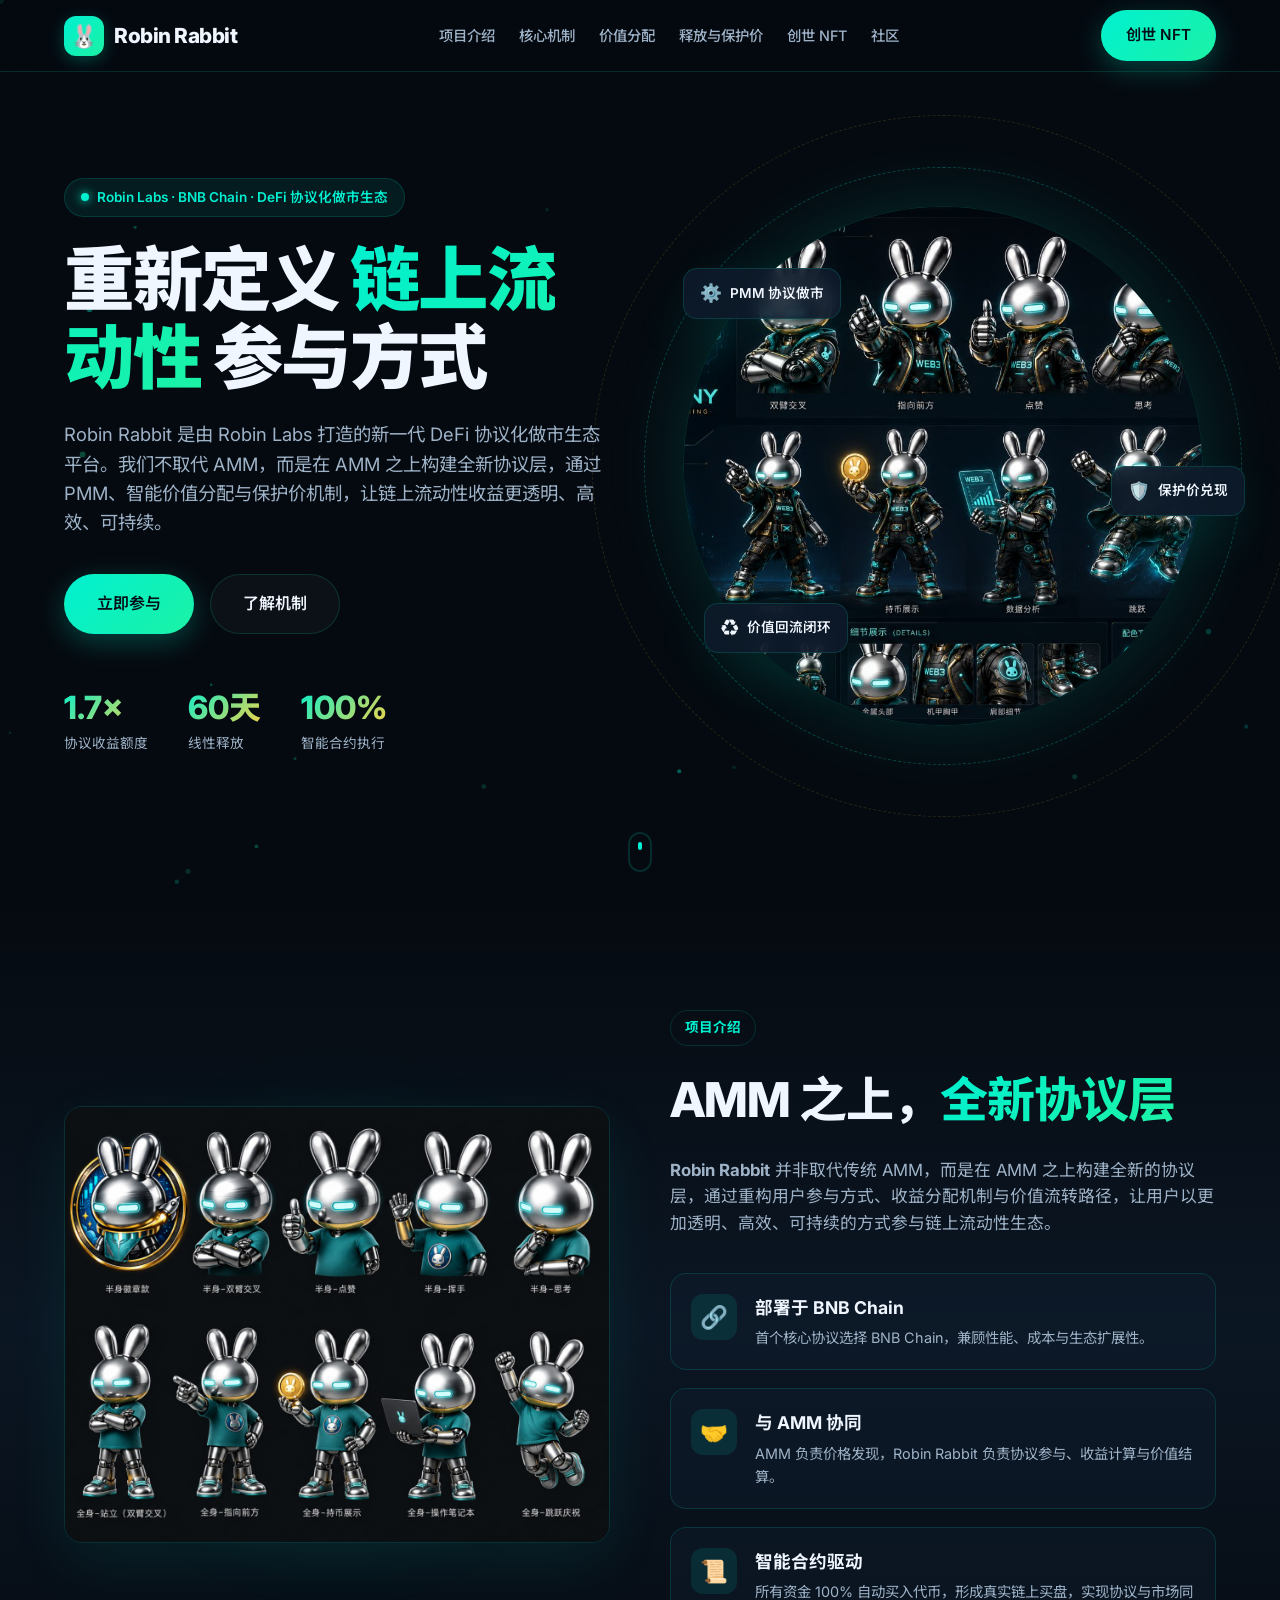
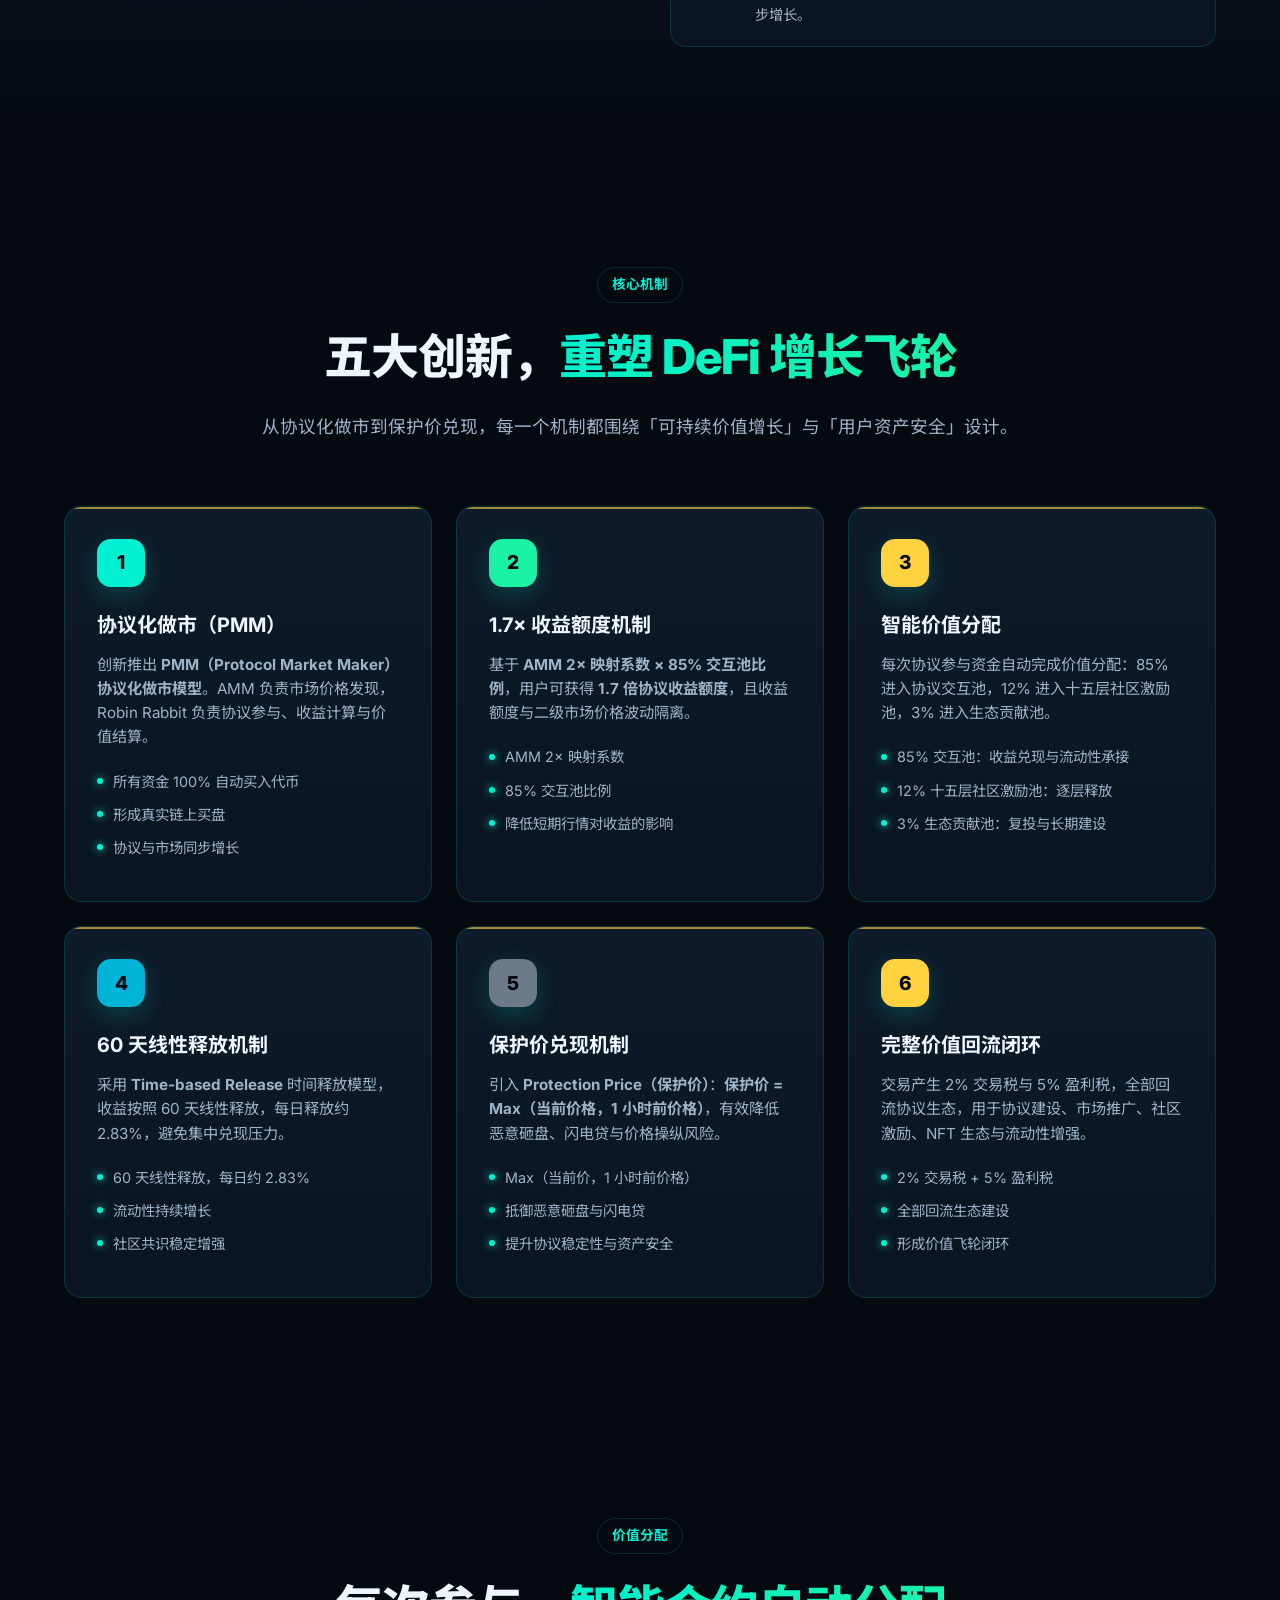
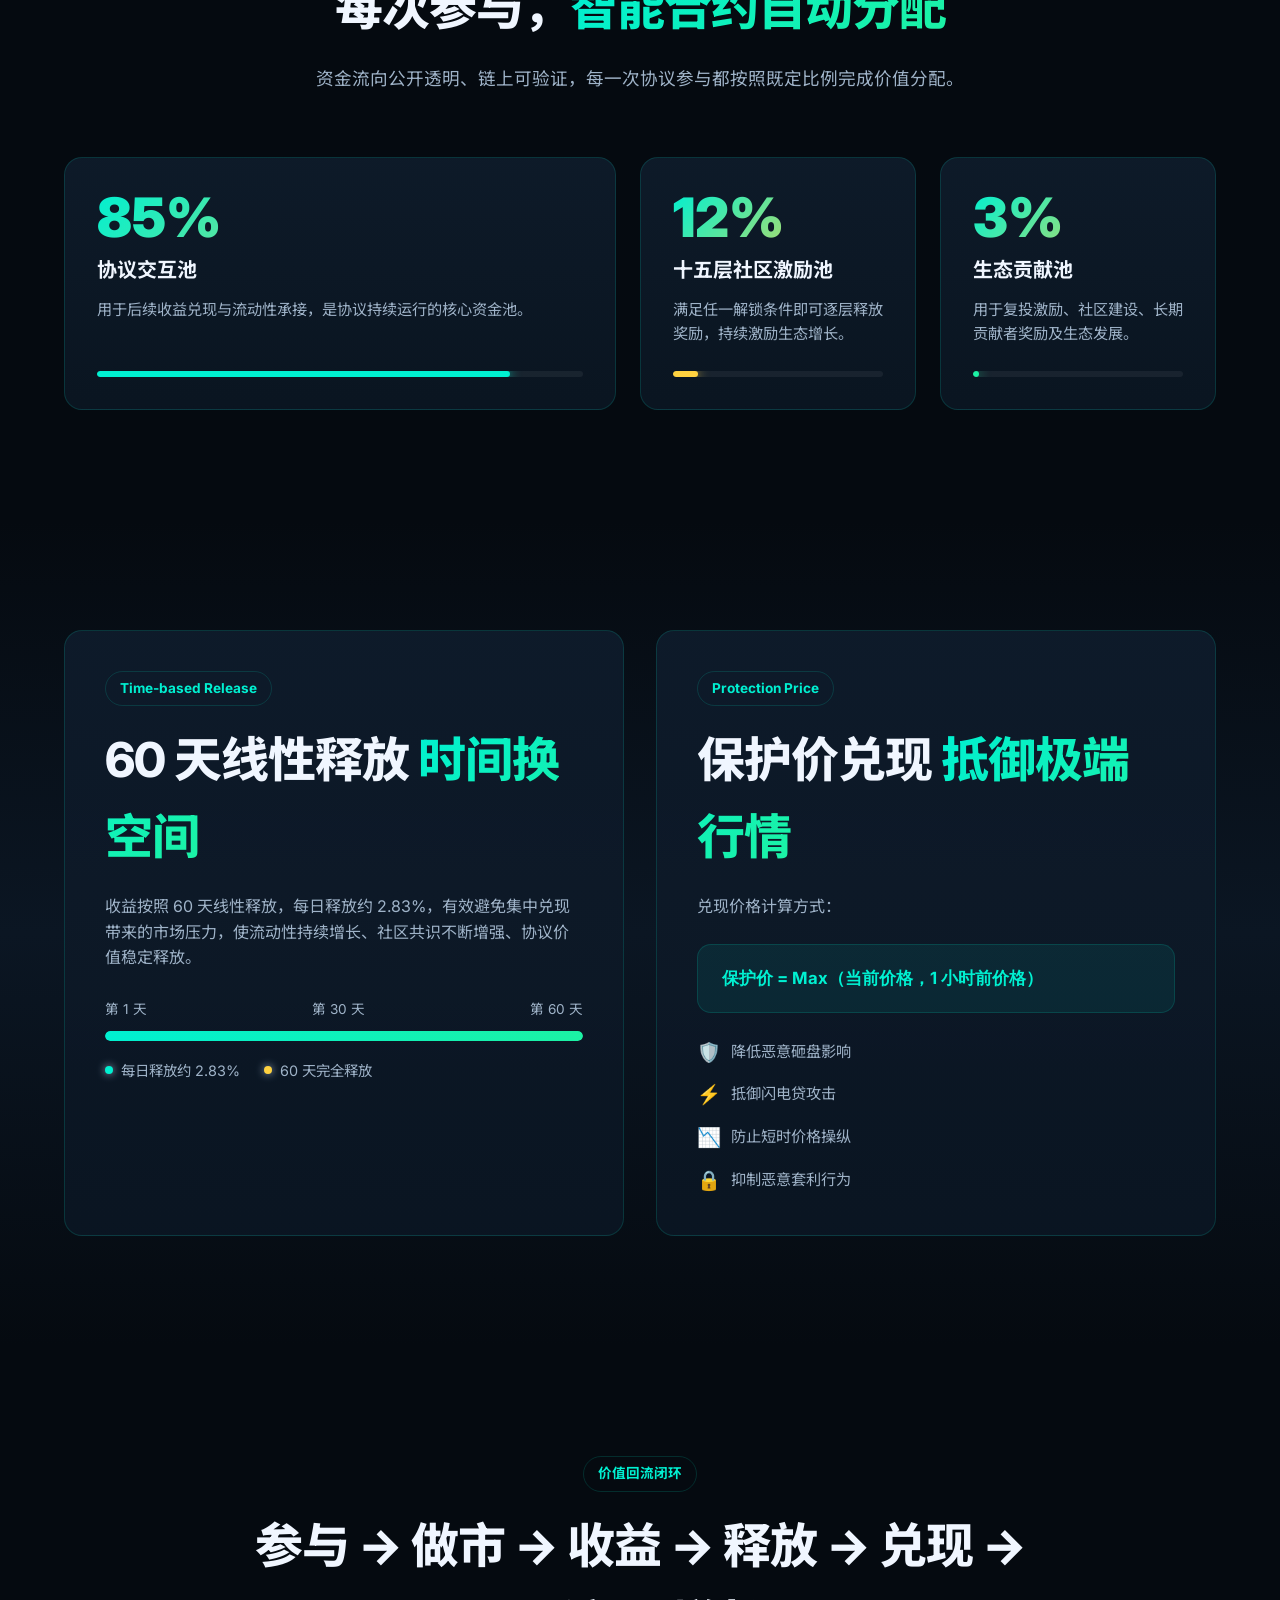
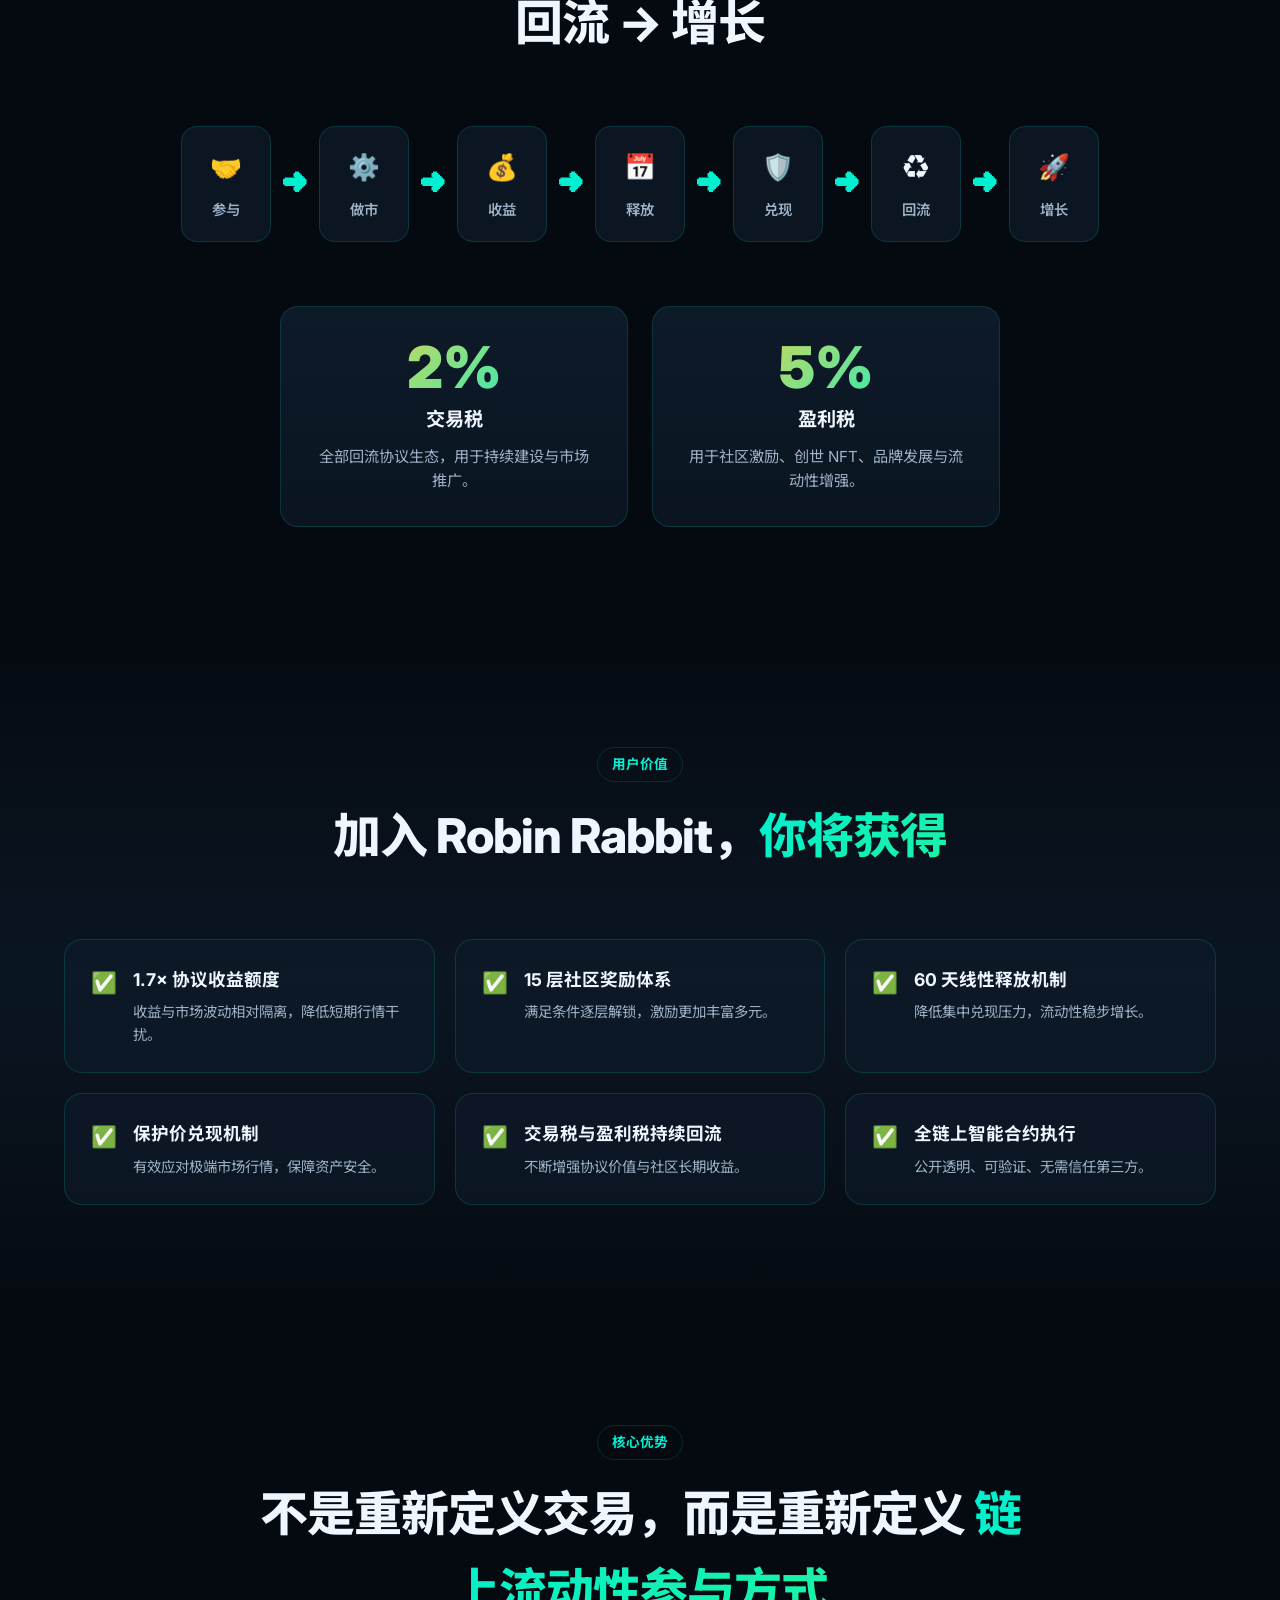
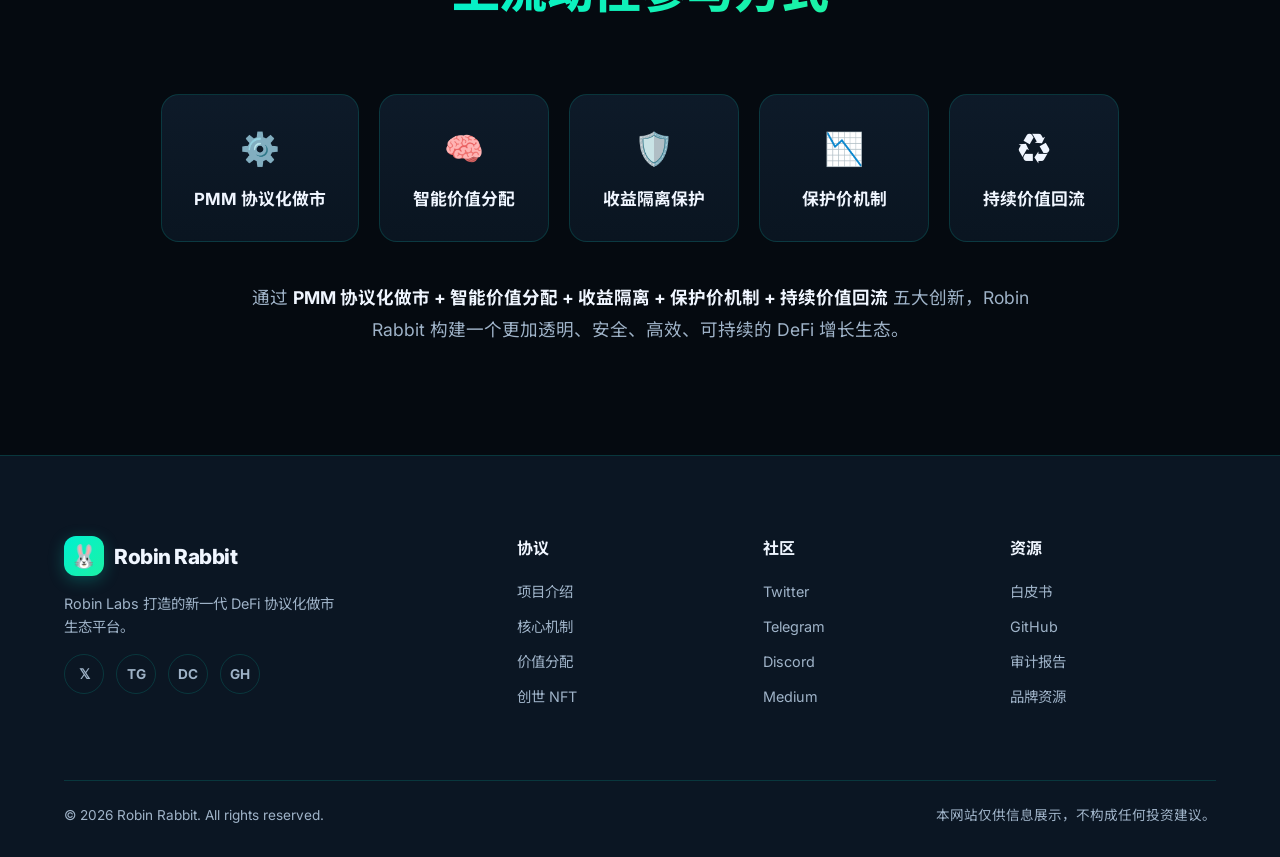
==== commit fb321839: "调整交易税为 2%，删除底部 CTA 卡片，新增 Genesis NFT 认购页面：200 张 / 1 BNB" ====
--- a/index.html
+++ b/index.html
@@ -27,9 +27,10 @@
         <li><a href="#mechanism">核心机制</a></li>
         <li><a href="#distribution">价值分配</a></li>
         <li><a href="#release">释放与保护价</a></li>
+        <li><a href="genesis-nft.html">创世 NFT</a></li>
         <li><a href="#community">社区</a></li>
       </ul>
-      <a class="btn btn-primary nav-cta" href="#cta">启动 DApp</a>
+      <a class="btn btn-primary nav-cta" href="genesis-nft.html">创世 NFT</a>
     </div>
   </nav>
 
@@ -50,7 +51,7 @@
           Robin Rabbit 是由 Robin Labs 打造的新一代 DeFi 协议化做市生态平台。我们不取代 AMM，而是在 AMM 之上构建全新协议层，通过 PMM、智能价值分配与保护价机制，让链上流动性收益更透明、高效、可持续。
         </p>
         <div class="hero-actions reveal">
-          <a class="btn btn-primary btn-lg" href="#cta">立即参与</a>
+          <a class="btn btn-primary btn-lg" href="genesis-nft.html">立即参与</a>
           <a class="btn btn-outline btn-lg" href="#mechanism">了解机制</a>
         </div>
 
@@ -207,9 +208,9 @@
         <article class="mech-card reveal">
           <div class="mech-icon" style="--accent:#FFD240">6</div>
           <h3>完整价值回流闭环</h3>
-          <p>交易产生 1% 交易税与 5% 盈利税，全部回流协议生态，用于协议建设、市场推广、社区激励、NFT 生态与流动性增强。</p>
-          <ul class="mech-list">
-            <li>1% 交易税 + 5% 盈利税</li>
+          <p>交易产生 2% 交易税与 5% 盈利税，全部回流协议生态，用于协议建设、市场推广、社区激励、NFT 生态与流动性增强。</p>
+          <ul class="mech-list">
+            <li>2% 交易税 + 5% 盈利税</li>
             <li>全部回流生态建设</li>
             <li>形成价值飞轮闭环</li>
           </ul>
@@ -332,7 +333,7 @@
 
       <div class="taxes-grid reveal">
         <div class="tax-card">
-          <div class="tax-percent">1%</div>
+          <div class="tax-percent">2%</div>
           <div class="tax-name">交易税</div>
           <p>全部回流协议生态，用于持续建设与市场推广。</p>
         </div>
@@ -440,24 +441,7 @@
     </div>
   </section>
 
-  <!-- CTA -->
-  <section class="section cta" id="cta">
-    <div class="container">
-      <div class="cta-card reveal">
-        <div class="cta-copy">
-          <h2>加入 Robin Rabbit 生态</h2>
-          <p>成为链上流动性革命的一部分，体验透明、安全、可持续的 DeFi 协议化做市收益。</p>
-          <div class="cta-actions">
-            <a class="btn btn-primary btn-lg" href="#" target="_blank">连接钱包</a>
-            <a class="btn btn-outline btn-lg" href="https://t.me/" target="_blank">加入 Telegram</a>
-          </div>
-        </div>
-        <div class="cta-mascot">
-          <img src="assets/robin-rabbit-styleguide.jpg" alt="Robin Rabbit" />
-        </div>
-      </div>
-    </div>
-  </section>
+  <!-- CTA removed: replaced by Genesis NFT page -->
 
   <!-- Footer -->
   <footer class="footer" id="community">
@@ -481,7 +465,7 @@
           <a href="#about">项目介绍</a>
           <a href="#mechanism">核心机制</a>
           <a href="#distribution">价值分配</a>
-          <a href="#cta">启动 DApp</a>
+          <a href="genesis-nft.html">创世 NFT</a>
         </div>
         <div class="footer-links">
           <h4>社区</h4>
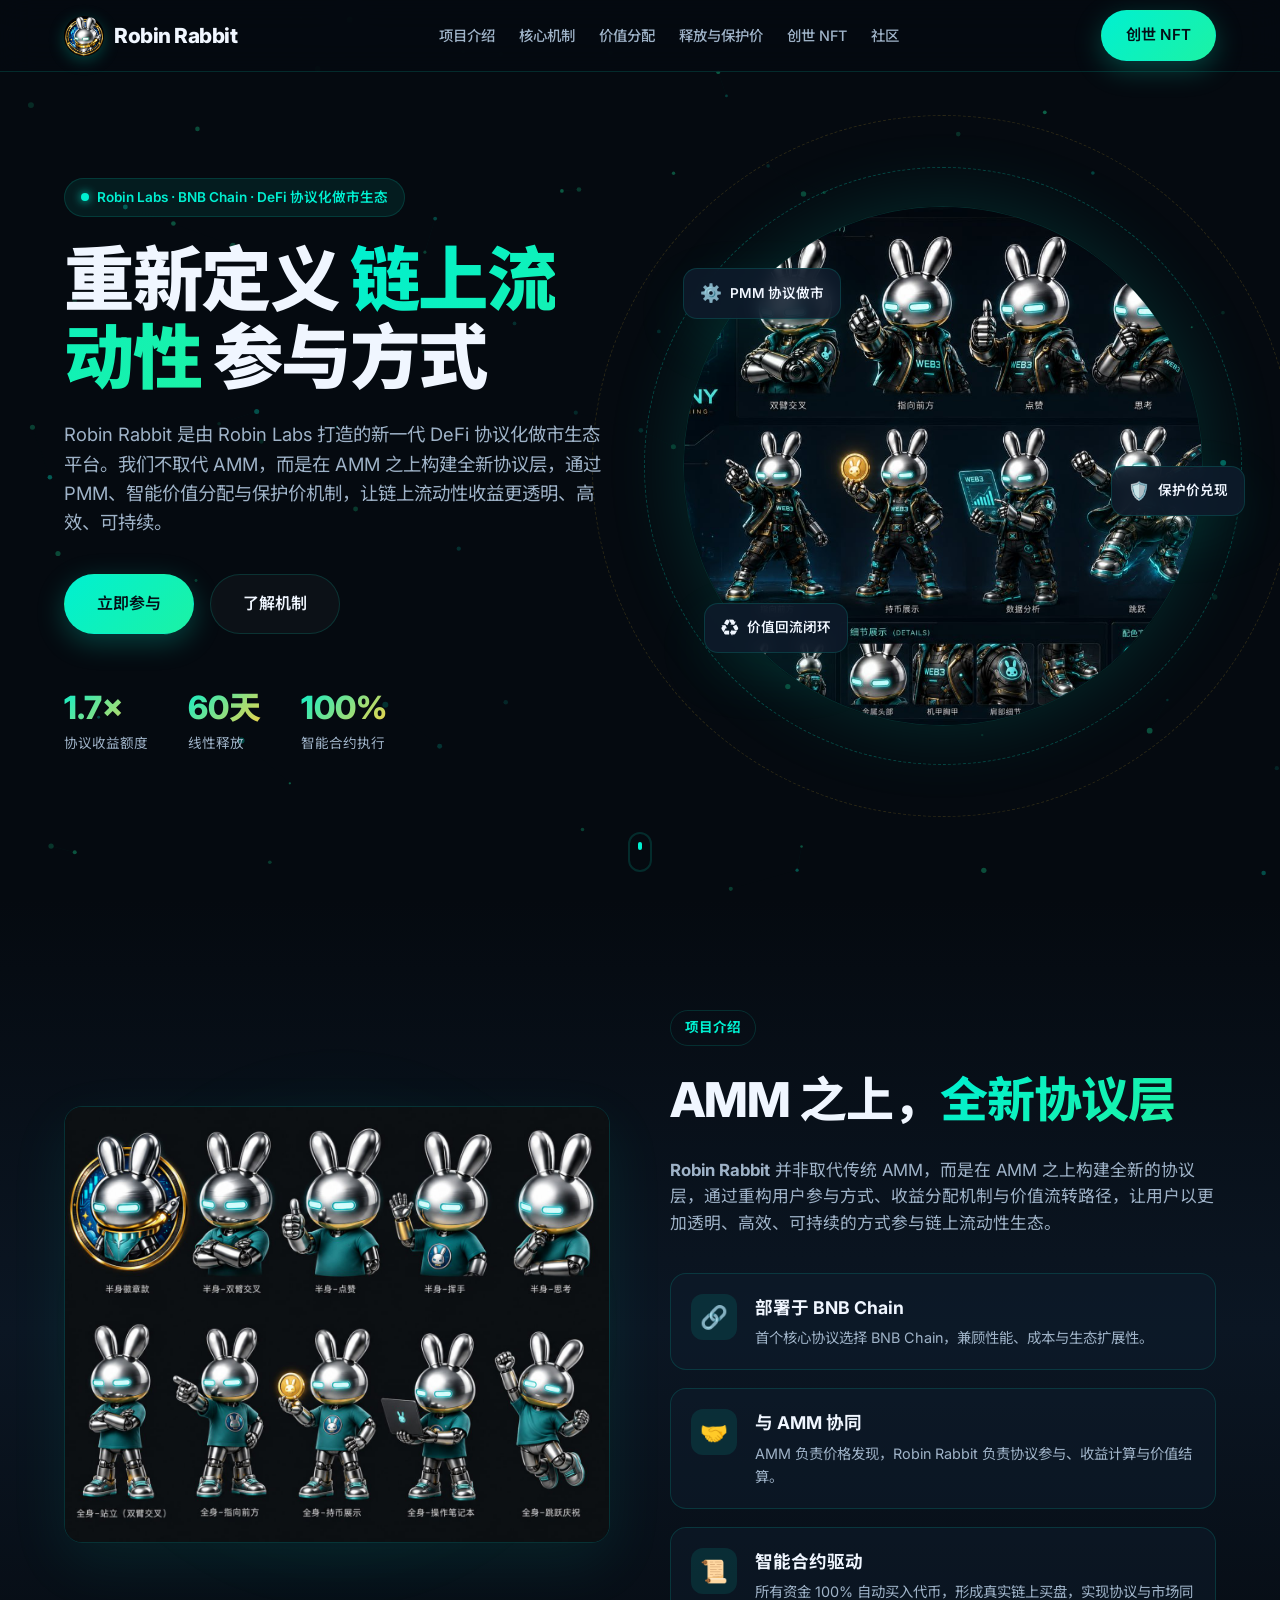
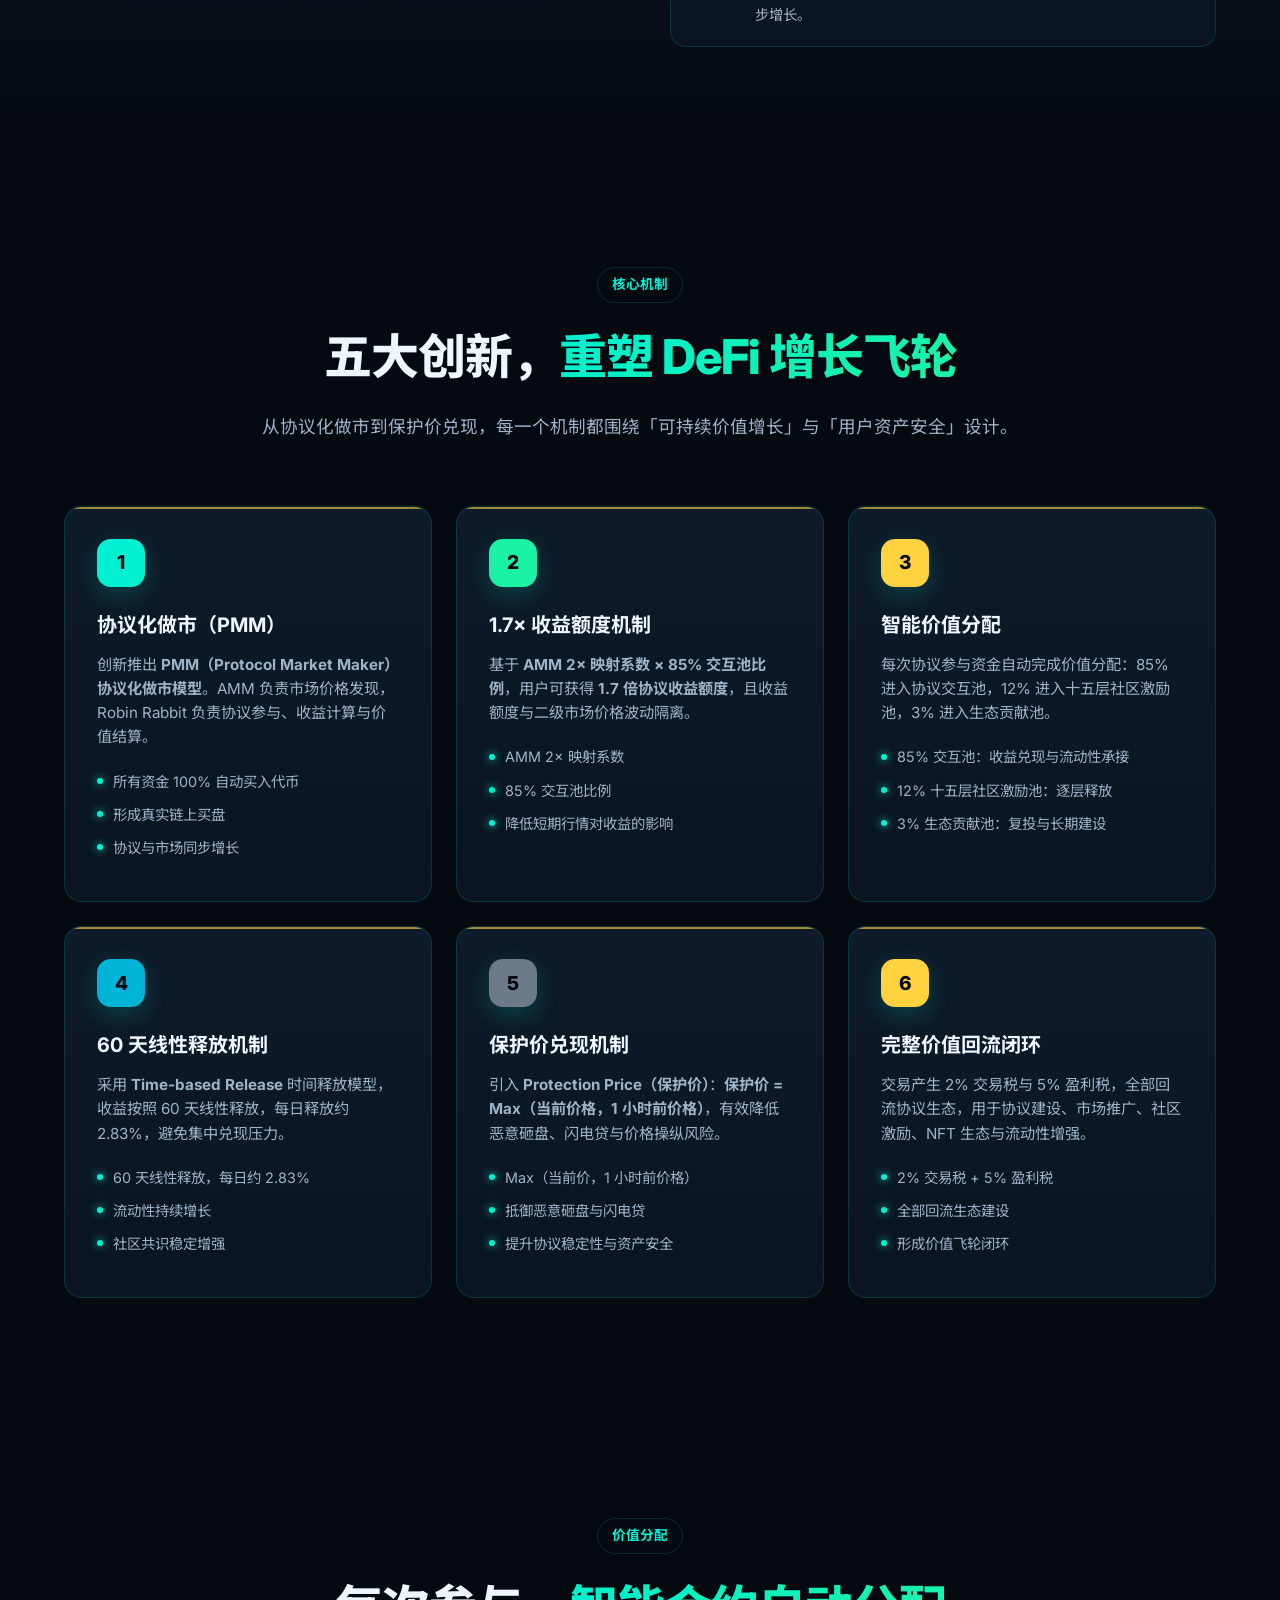
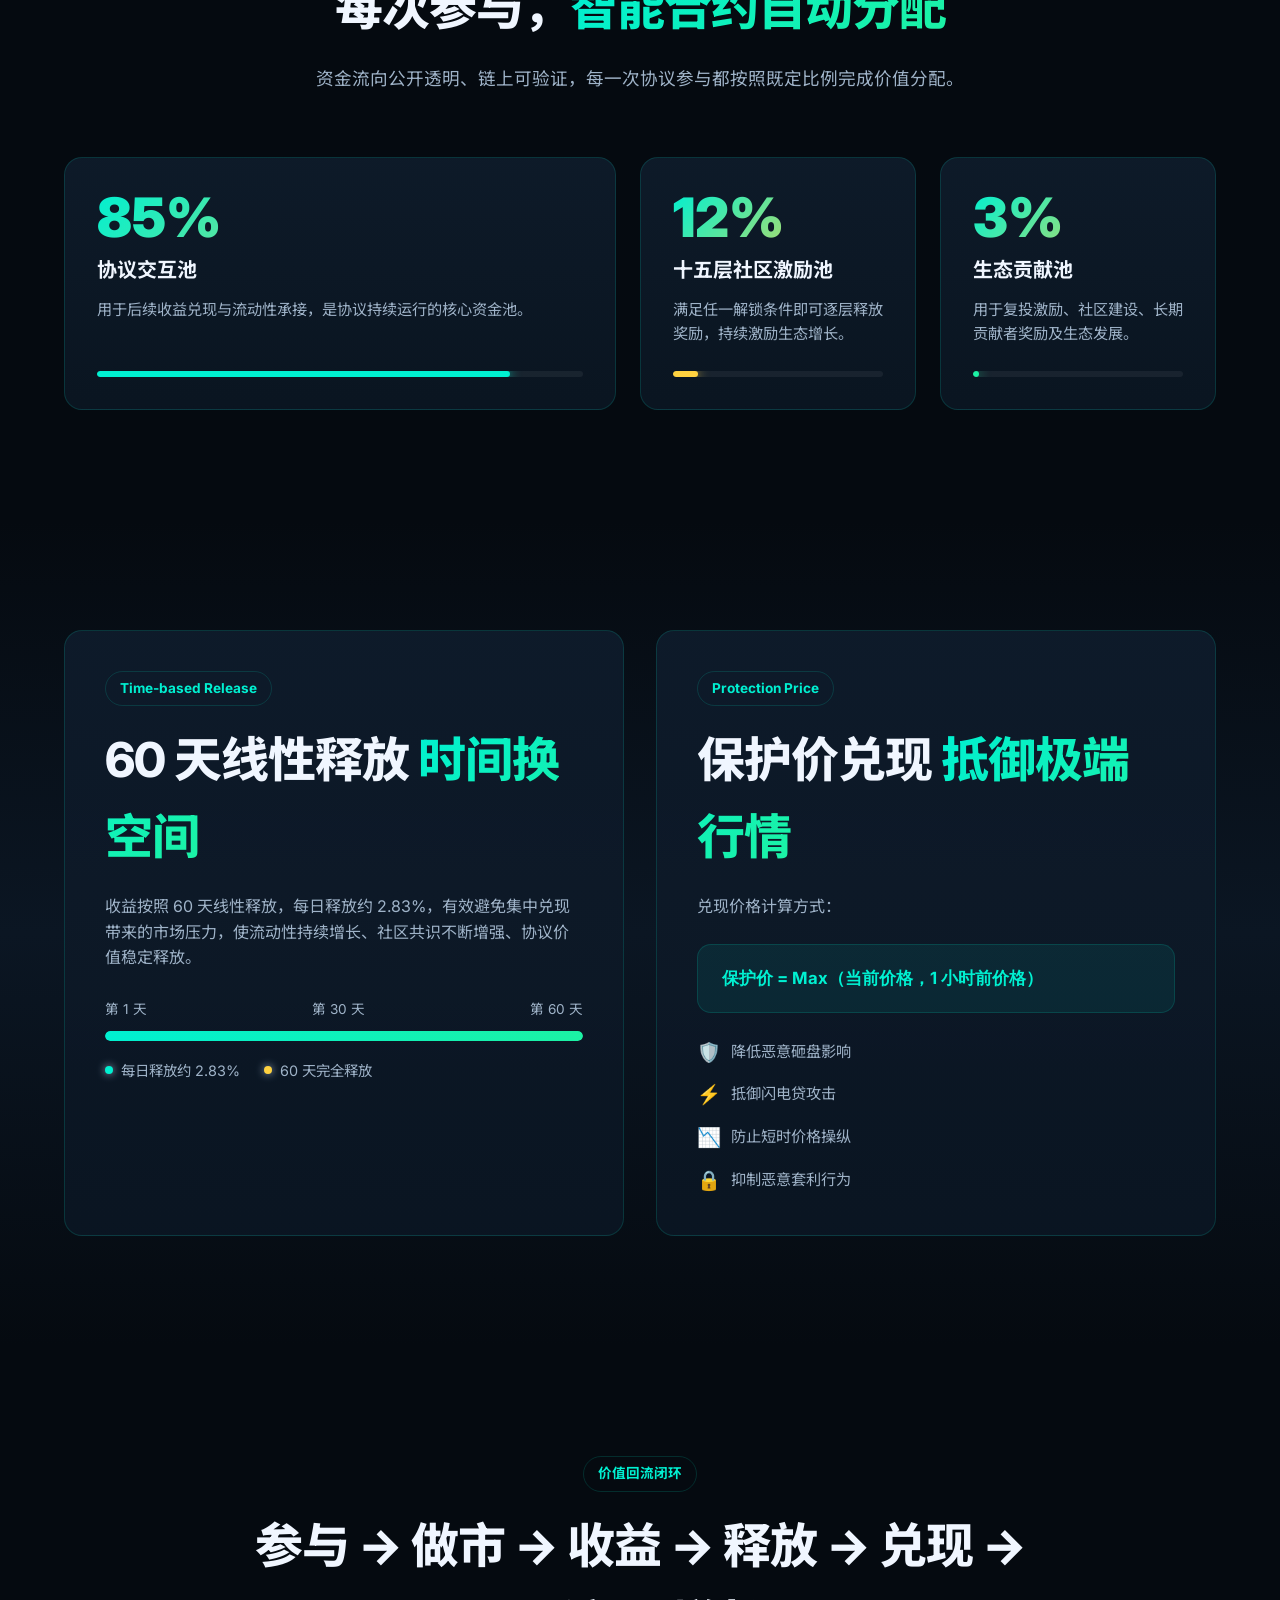
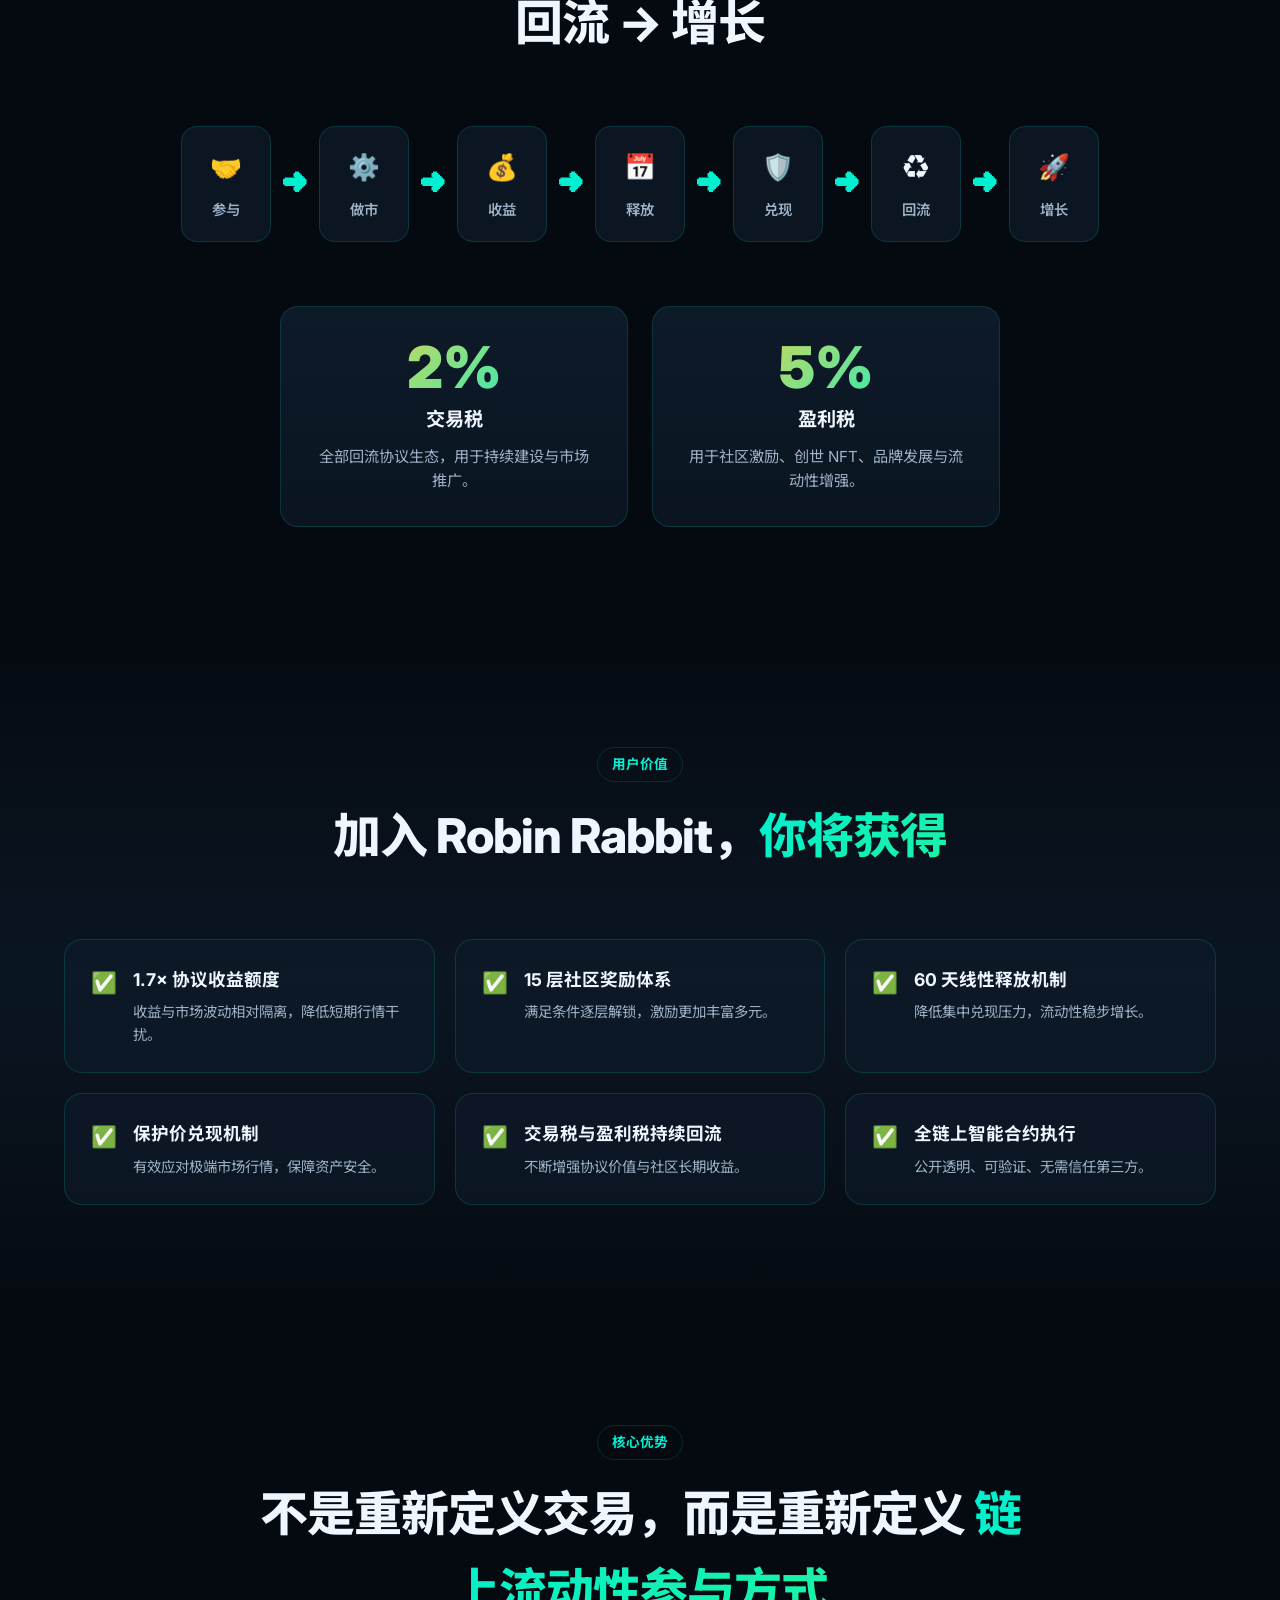
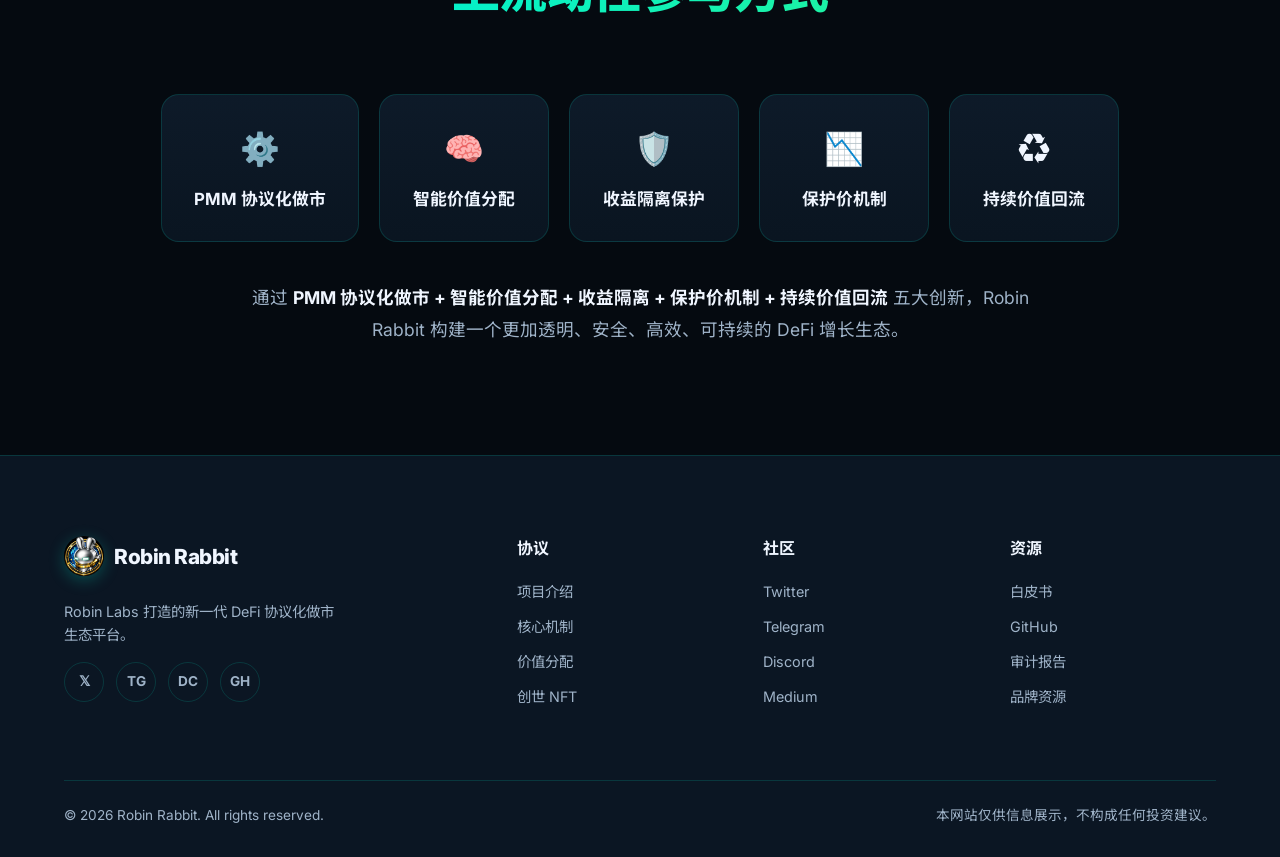
==== commit 7f92c779: "将头像和 Logo 替换为新的金属兔子徽章，并同步更新导航、页脚和 Favicon" ====
--- a/index.html
+++ b/index.html
@@ -5,6 +5,7 @@
   <meta name="viewport" content="width=device-width, initial-scale=1.0" />
   <title>Robin Rabbit | 协议化做市生态平台</title>
   <meta name="description" content="Robin Rabbit 是由 Robin Labs 打造的新一代 DeFi 协议化做市生态平台，部署于 BNB Chain，通过 PMM、智能价值分配、60 天线性释放与保护价机制，构建可持续链上流动性收益协议。" />
+  <link rel="icon" type="image/jpeg" href="assets/robin-rabbit-logo.jpg" />
   <link rel="preconnect" href="https://fonts.googleapis.com" />
   <link rel="preconnect" href="https://fonts.gstatic.com" crossorigin />
   <link href="https://fonts.googleapis.com/css2?family=Inter:wght@400;500;600;700;800&family=Noto+Sans+SC:wght@400;500;700;900&display=swap" rel="stylesheet" />
@@ -16,7 +17,9 @@
   <nav class="navbar" id="navbar">
     <div class="container nav-inner">
       <a class="brand" href="#" aria-label="Robin Rabbit 首页">
-        <span class="brand-logo" aria-hidden="true">🐰</span>
+        <span class="brand-logo" aria-hidden="true">
+          <img src="assets/robin-rabbit-logo.jpg" alt="" />
+        </span>
         <span class="brand-text">Robin Rabbit</span>
       </a>
       <button class="nav-toggle" id="nav-toggle" aria-label="切换导航" aria-expanded="false">
@@ -449,7 +452,9 @@
       <div class="footer-grid">
         <div class="footer-brand">
           <a class="brand" href="#">
-            <span class="brand-logo">🐰</span>
+            <span class="brand-logo">
+              <img src="assets/robin-rabbit-logo.jpg" alt="" />
+            </span>
             <span class="brand-text">Robin Rabbit</span>
           </a>
           <p>Robin Labs 打造的新一代 DeFi 协议化做市生态平台。</p>
--- a/styles.css
+++ b/styles.css
@@ -117,10 +117,17 @@
   height: 40px;
   display: grid;
   place-items: center;
-  border-radius: 12px;
-  background: linear-gradient(135deg, var(--primary), var(--secondary));
+  border-radius: 50%;
+  background: rgba(255, 255, 255, 0.06);
   font-size: 1.4rem;
   box-shadow: 0 4px 16px rgba(0, 240, 209, 0.25);
+  overflow: hidden;
+}
+.brand-logo img {
+  width: 100%;
+  height: 100%;
+  object-fit: cover;
+  display: block;
 }
 .nav-links {
   display: flex;
